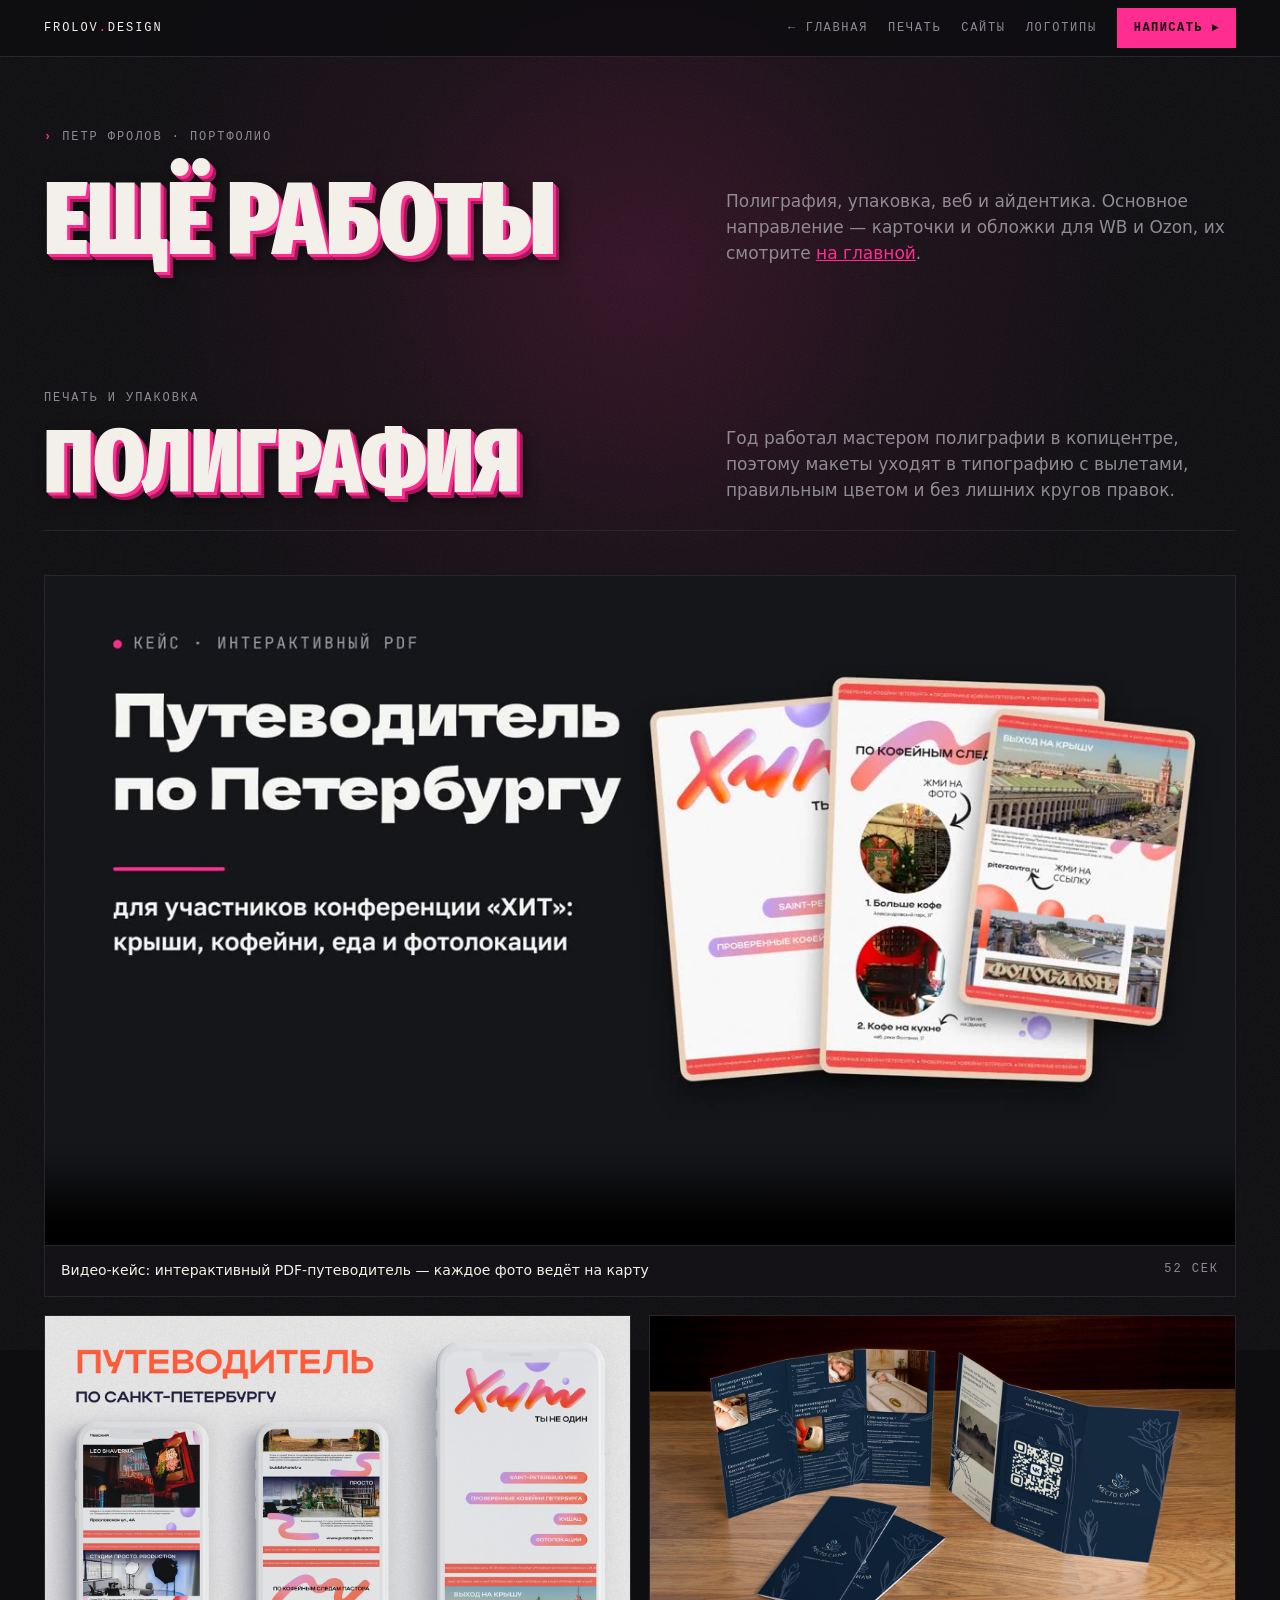
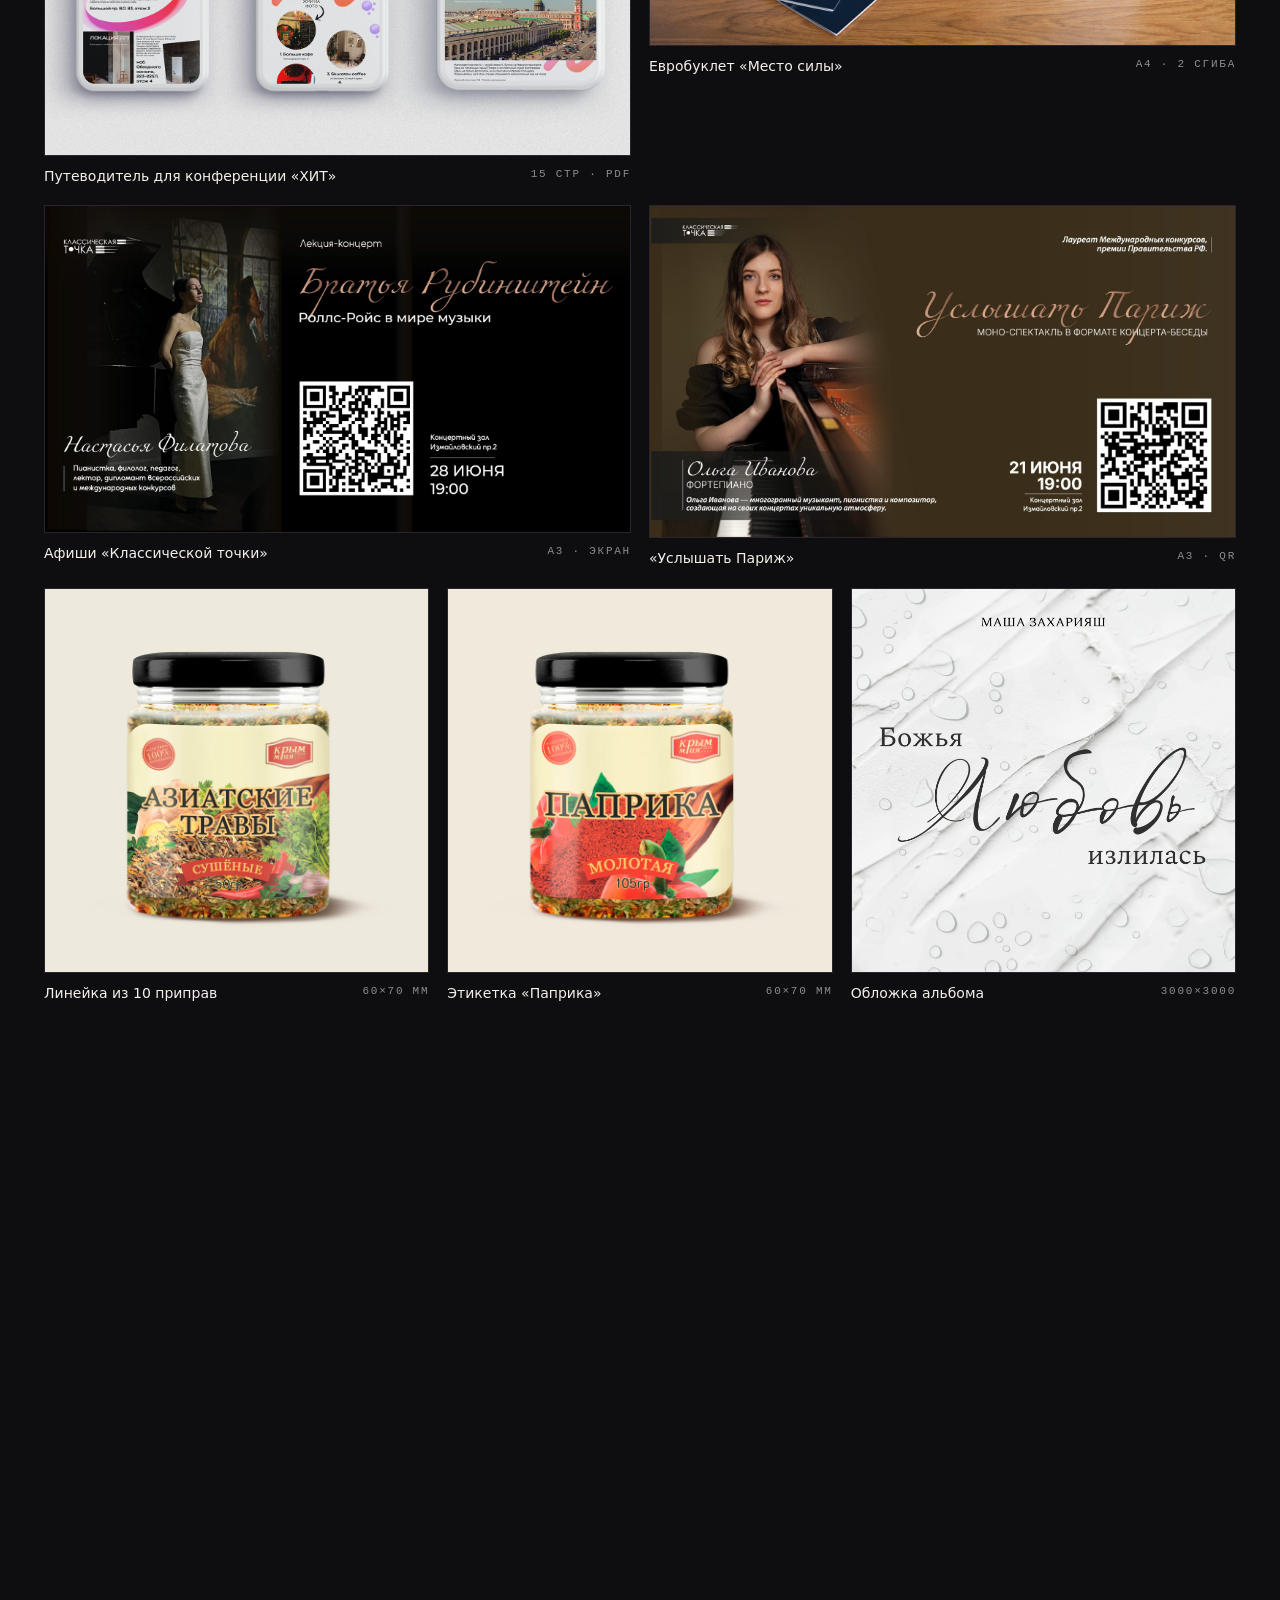
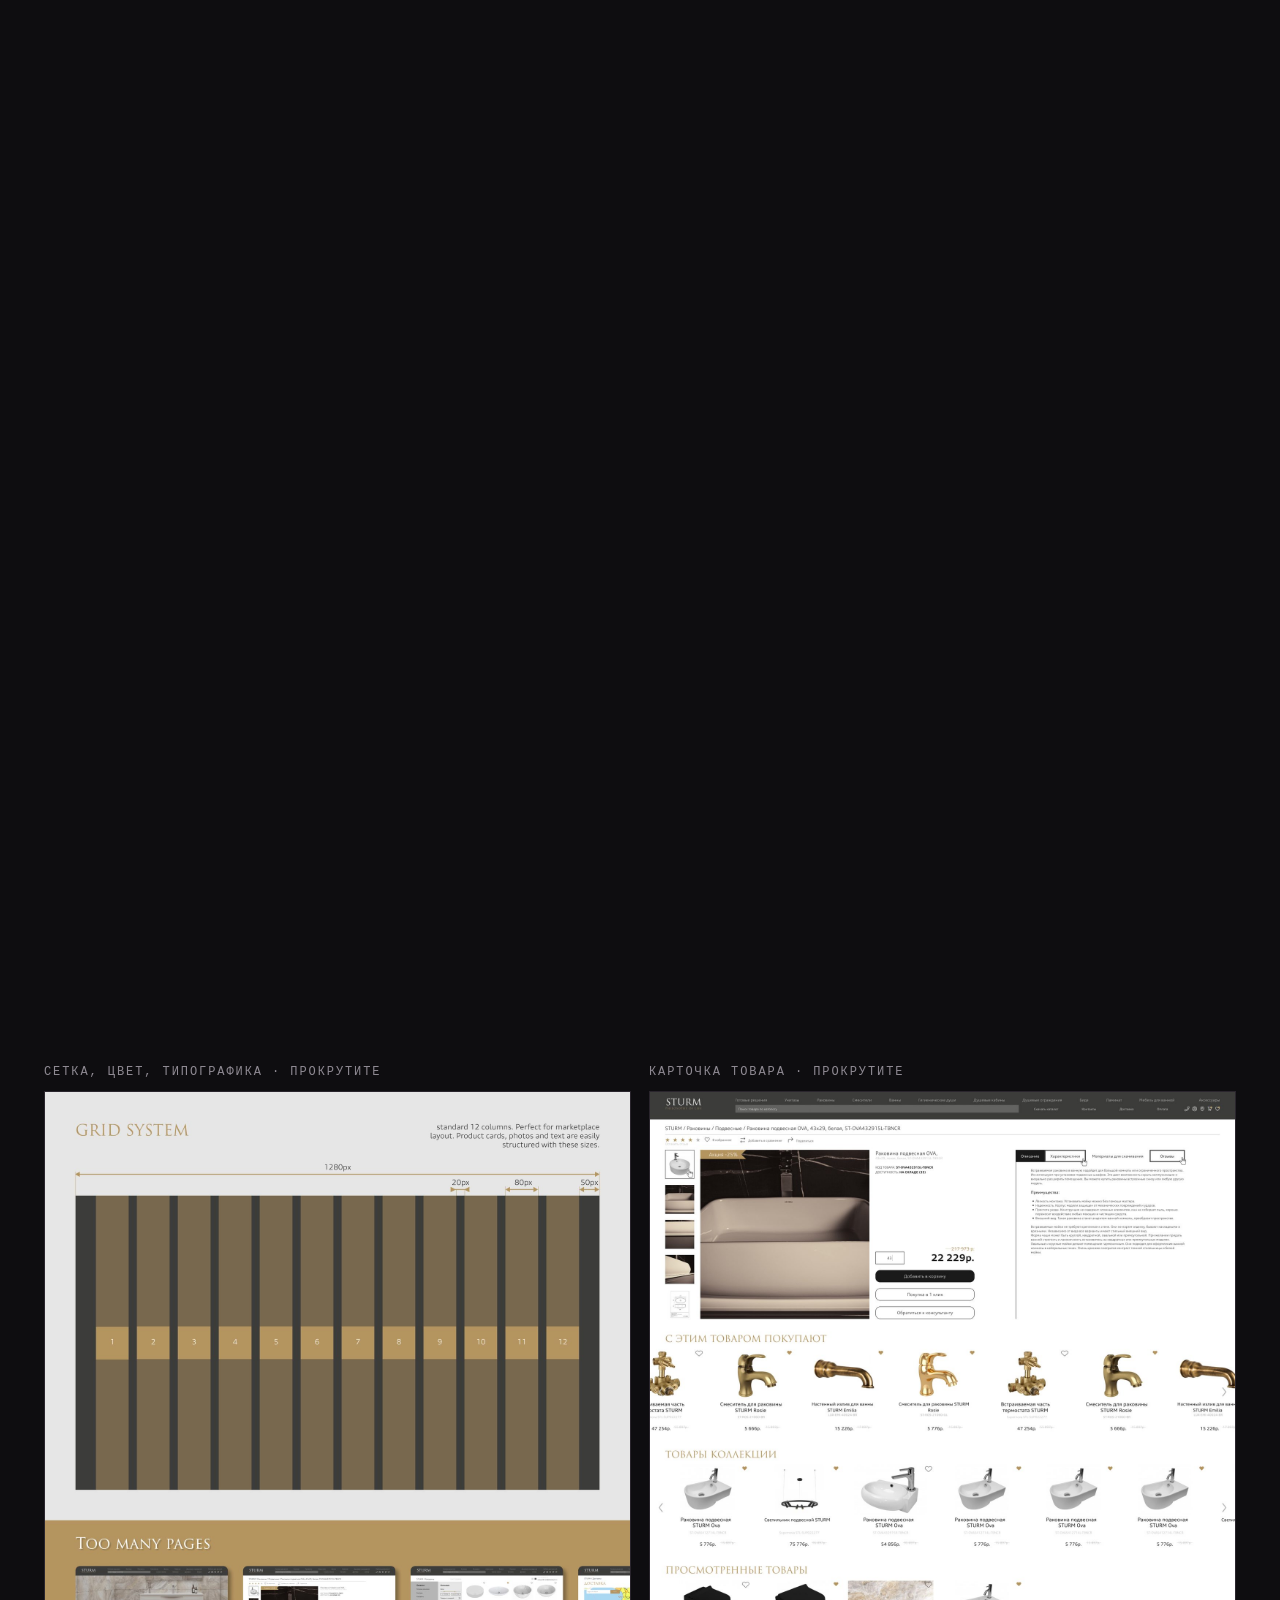
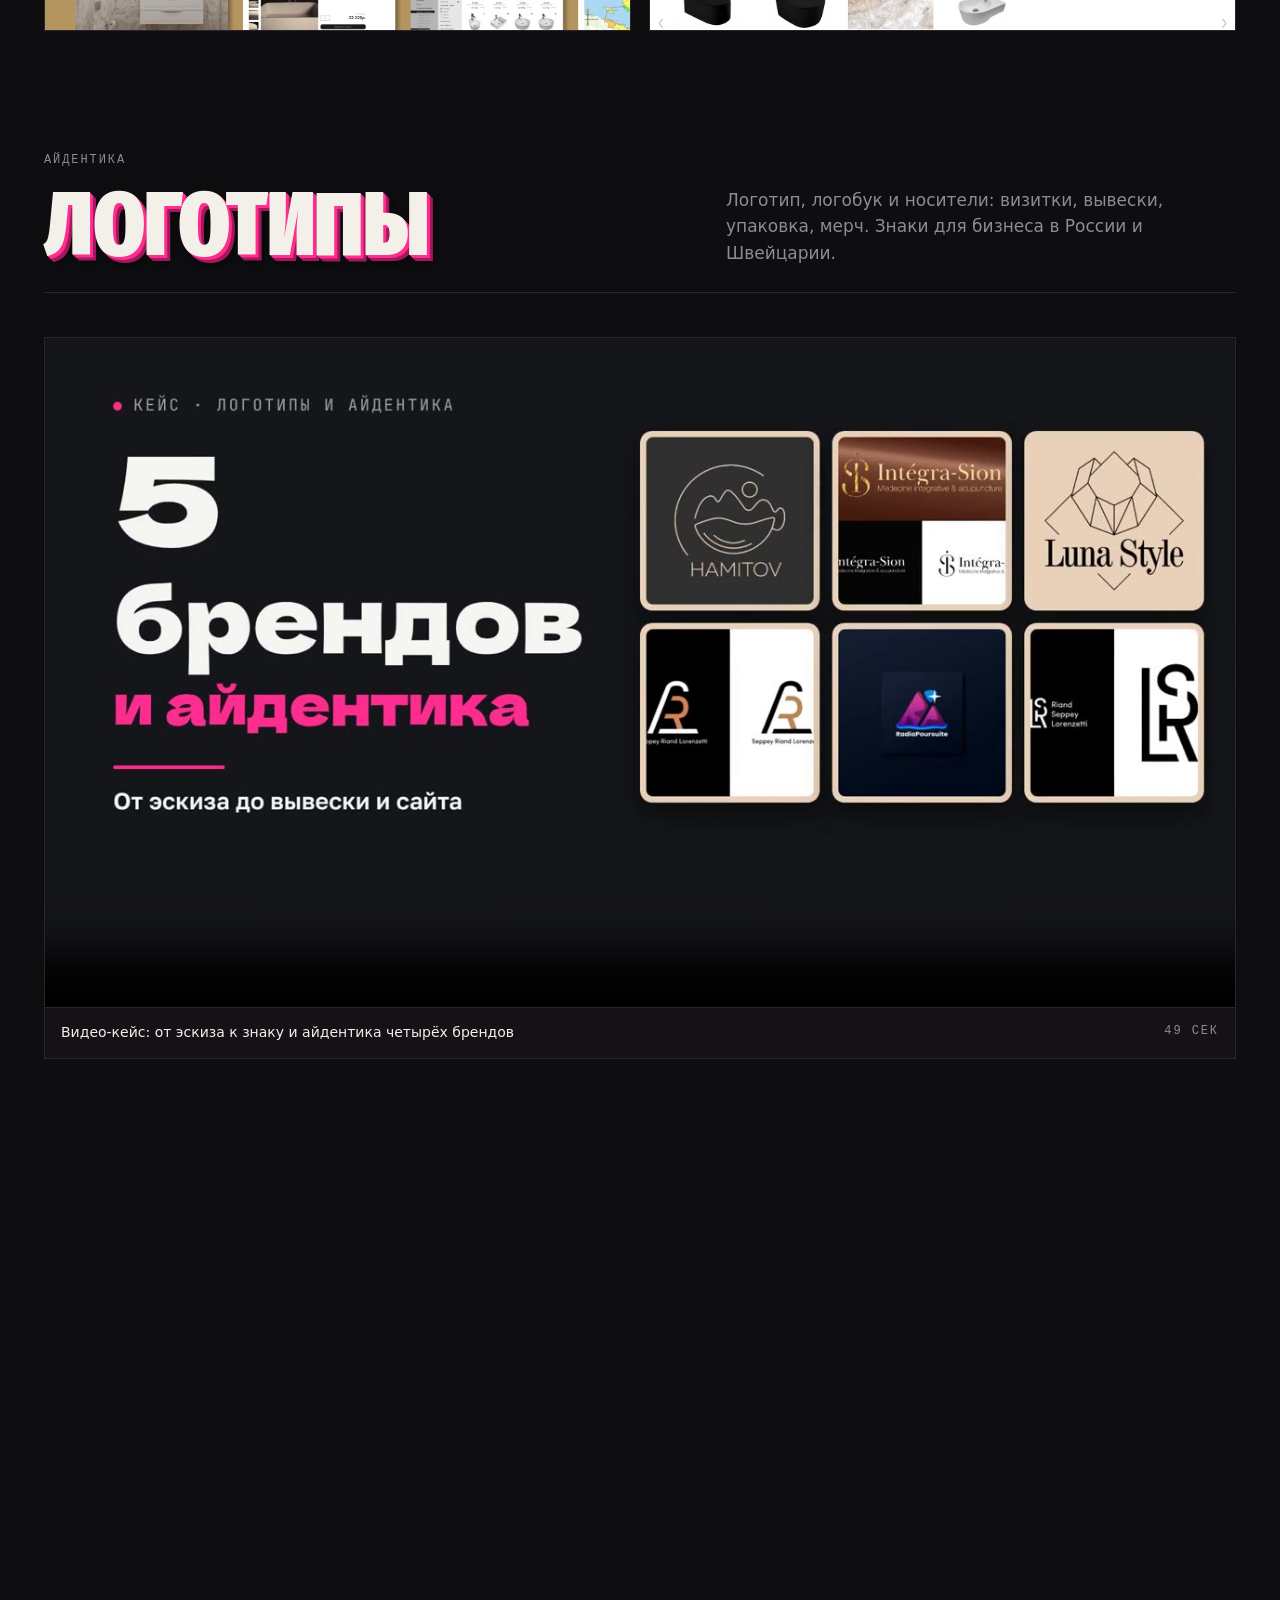
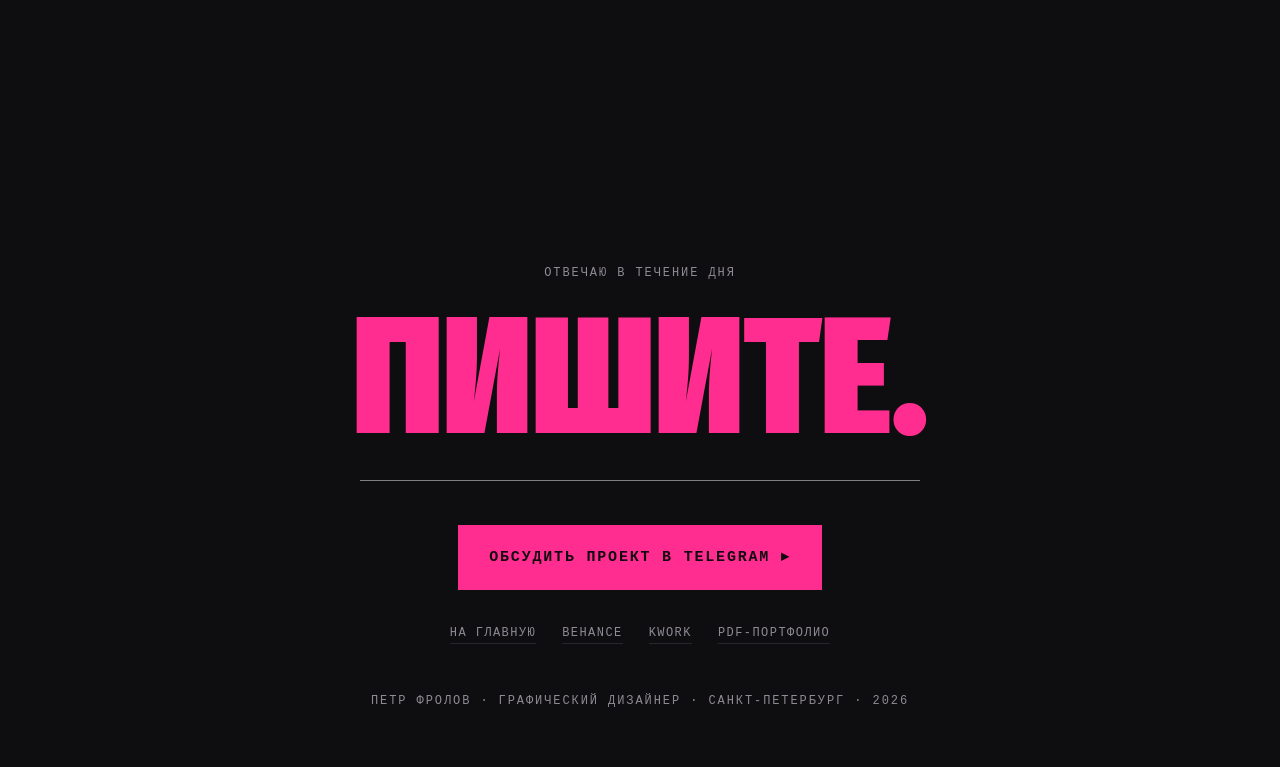
==== more.html @ 8a232f35 "Яндекс.Метрика: счётчик 114085937 и JS-цели tg_* на обеих страницах Добавлен window.YM_ID и код счёт" ====
<!doctype html>
<html lang="ru">
<head>
<title>Ещё работы: печать, упаковка, сайты, логотипы — Петр Фролов</title>
<meta name="description" content="Полиграфия, упаковка, веб-дизайн и логотипы: путеводитель для конференции, этикетки, интернет-магазин STURM, айдентика. Петр Фролов, Санкт-Петербург.">
<link rel="canonical" href="https://frolovpeter.github.io/portfolio_design/more.html">
<meta property="og:title" content="Ещё работы — Петр Фролов">
<meta property="og:description" content="Полиграфия, упаковка, веб-дизайн и логотипы.">
<meta property="og:type" content="website">
<meta property="og:locale" content="ru_RU">
<meta property="og:image" content="https://frolovpeter.github.io/portfolio_design/img/sturm_prev.jpg">
<meta charset="utf-8">
<meta name="viewport" content="width=device-width, initial-scale=1, viewport-fit=cover">
<meta name="theme-color" content="#0e0d10">
<link rel="icon" href="data:image/svg+xml,%3Csvg xmlns='http://www.w3.org/2000/svg' viewBox='0 0 32 32'%3E%3Crect width='32' height='32' rx='7' fill='%23ff2d8f'/%3E%3Ctext x='16' y='23' font-family='Arial' font-weight='900' font-size='18' text-anchor='middle' fill='%230e0d10'%3E%D0%9F%3C/text%3E%3C/svg%3E">
<link rel="preload" href="fonts/fira-sans-extra-condensed-cyrillic-900-normal.woff2" as="font" type="font/woff2" crossorigin>
<link rel="stylesheet" href="style.css">
<script>window.YM_ID=114085937;</script>
<!-- Yandex.Metrika counter -->
<script type="text/javascript">
    (function(m,e,t,r,i,k,a){
        m[i]=m[i]||function(){(m[i].a=m[i].a||[]).push(arguments)};
        m[i].l=1*new Date();
        for (var j = 0; j < document.scripts.length; j++) {if (document.scripts[j].src === r) { return; }}
        k=e.createElement(t),a=e.getElementsByTagName(t)[0],k.async=1,k.src=r,a.parentNode.insertBefore(k,a)
    })(window, document,'script','https://mc.yandex.ru/metrika/tag.js?id=114085937', 'ym');

    ym(114085937, 'init', {ssr:true, webvisor:true, clickmap:true, ecommerce:"dataLayer", referrer: document.referrer, url: location.href, accurateTrackBounce:true, trackLinks:true});
</script>
<noscript><div><img src="https://mc.yandex.ru/watch/114085937" style="position:absolute; left:-9999px;" alt="" /></div></noscript>
<!-- /Yandex.Metrika counter -->
</head>
<body>
<div class="atmo" aria-hidden="true"><div class="glow"></div><div class="grain"></div></div>

<header class="top">
  <div class="wrap">
    <a class="logo" href="index.html">FROLOV<b>.</b>DESIGN</a>
    <nav>
      <a href="index.html">← Главная</a>
      <a href="#print">Печать</a>
      <a href="#web">Сайты</a>
      <a href="#brand">Логотипы</a>
      <a class="btn p" href="https://t.me/FrolovPetr217?text=%D0%97%D0%B4%D1%80%D0%B0%D0%B2%D1%81%D1%82%D0%B2%D1%83%D0%B9%D1%82%D0%B5%21%20%D0%A5%D0%BE%D1%87%D1%83%20%D0%BE%D0%B1%D1%81%D1%83%D0%B4%D0%B8%D1%82%D1%8C%20%D0%BF%D1%80%D0%BE%D0%B5%D0%BA%D1%82." target="_blank" rel="noopener" data-goal="tg_header">Написать ▸</a>
    </nav>
  </div>
</header>

<main id="top">
<section class="chap" style="padding-top:128px;padding-bottom:0">
  <div class="wrap">
    <div class="chead rv" style="margin-bottom:0;border-bottom:0">
      <div><div class="mono"><b>›</b> Петр Фролов · портфолио</div><h1 class="cond ex" style="font-size:clamp(52px,8vw,120px);margin:26px 0 0">Ещё работы</h1></div>
      <p>Полиграфия, упаковка, веб и айдентика. Основное направление — карточки и обложки для WB и Ozon, их смотрите <a href="index.html#work" style="color:var(--pink)">на главной</a>.</p>
    </div>
  </div>
</section>

<section class="chap" id="print">
  <div class="wrap">
    <div class="chead rv">
      <div><div class="mono">ПЕЧАТЬ И УПАКОВКА</div><h2 class="cond ex">Полиграфия</h2></div>
      <p>Год работал мастером полиграфии в копицентре, поэтому макеты уходят в типографию с вылетами, правильным цветом и без лишних кругов правок.</p>
    </div>
    <figure class="vid rv" style="margin-bottom:18px">
      <video controls muted playsinline preload="metadata" poster="video/guide_poster.jpg" width="1920" height="1080"><source src="video/guide_case.mp4" type="video/mp4"></video>
      <figcaption><span>Видео-кейс: интерактивный PDF-путеводитель — каждое фото ведёт на карту</span><span class="mono">52 сек</span></figcaption>
    </figure>
    <div class="grid g2 rv" style="margin-bottom:18px">
      <figure class="frame"><span class="img"><img src="img/guide.jpg" alt="Путеводитель по Петербургу для конференции ХИТ" loading="lazy" width="1600" height="1200"></span><figcaption><span>Путеводитель для конференции «ХИТ»</span><span class="mono">15 СТР · PDF</span></figcaption></figure>
      <figure class="frame"><span class="img"><img src="img/booklet.jpg" alt="Евробуклет «Место силы»" loading="lazy" width="1600" height="900"></span><figcaption><span>Евробуклет «Место силы»</span><span class="mono">A4 · 2 СГИБА</span></figcaption></figure>
    </div>
    <div class="grid g2 rv" style="margin-bottom:18px">
      <figure class="frame"><span class="img"><img src="img/poster1.jpg" alt="Афиша «Братья Рубинштейн»" loading="lazy" width="1600" height="892"></span><figcaption><span>Афиши «Классической точки»</span><span class="mono">A3 · ЭКРАН</span></figcaption></figure>
      <figure class="frame"><span class="img"><img src="img/poster2.jpg" alt="Афиша «Услышать Париж»" loading="lazy" width="1600" height="905"></span><figcaption><span>«Услышать Париж»</span><span class="mono">A3 · QR</span></figcaption></figure>
    </div>
    <div class="grid g3 rv">
      <figure class="frame"><span class="img"><img src="img/spice1.jpg" alt="Этикетка «Азиатские травы»" loading="lazy" width="1600" height="1600"></span><figcaption><span>Линейка из 10 приправ</span><span class="mono">60×70 ММ</span></figcaption></figure>
      <figure class="frame"><span class="img"><img src="img/spice2.jpg" alt="Этикетка «Паприка»" loading="lazy" width="1600" height="1600"></span><figcaption><span>Этикетка «Паприка»</span><span class="mono">60×70 ММ</span></figcaption></figure>
      <figure class="frame"><span class="img"><img src="img/album.jpg" alt="Обложка альбома" loading="lazy" width="1500" height="1500"></span><figcaption><span>Обложка альбома</span><span class="mono">3000×3000</span></figcaption></figure>
    </div>
  </div>
</section>

<section class="chap" id="web">
  <div class="wrap">
    <div class="chead rv">
      <div><div class="mono">ВЕБ</div><h2 class="cond ex">STURM</h2></div>
      <p>Интернет-магазин сантехники с шоу-румом в Петербурге: главная, каталог, карточка товара, корзина, оплата, доставка и личный кабинет — в 7 размерах экрана, от 1920 до 320 px.</p>
    </div>
    <figure class="vid rv" style="margin-bottom:40px">
      <video controls muted playsinline preload="metadata" poster="video/sturm_poster.jpg" width="1920" height="1080"><source src="video/sturm_case.mp4" type="video/mp4"></video>
      <figcaption><span>Видео-кейс: путь клиента от главной до заказа и адаптив 1920 → 320</span><span class="mono">56 сек</span></figcaption>
    </figure>
    <div class="case rv">
      <div class="browser"><div class="bar"><i></i><i></i><i></i><span class="mono">STURM · ГЛАВНАЯ</span></div>
        <div class="view" tabindex="0" aria-label="Главная страница STURM"><img src="img/sturm_main.jpg" alt="Главная страница STURM" loading="lazy" width="1600" height="3158"></div></div>
      <div>
        <figure class="frame"><span class="img"><img src="img/sturm_prev.jpg" alt="STURM на ноутбуке, планшете и смартфоне" loading="lazy" width="1600" height="1167"></span><figcaption><span>Десктоп и мобильная версия</span><span class="mono">12 КОЛ · 1280</span></figcaption></figure>
        <ul style="list-style:none;padding:0;margin:18px 0 0">
          <li style="padding:10px 0 10px 26px;border-top:1px solid var(--line);position:relative"><span class="pink" style="position:absolute;left:0">▸</span>Модульная сетка 12 колонок и UI-kit.</li>
          <li style="padding:10px 0 10px 26px;border-top:1px solid var(--line);position:relative"><span class="pink" style="position:absolute;left:0">▸</span>Адаптив: 1920, 1440, 1280, 1020, 768, 480, 320 px.</li>
          <li style="padding:10px 0 10px 26px;border-top:1px solid var(--line);position:relative"><span class="pink" style="position:absolute;left:0">▸</span>Лендинги под коллекции и акции.</li>
        </ul>
      </div>
    </div>
    <div class="grid g2 rv">
      <div><span class="mono" style="display:block;margin-bottom:10px">СЕТКА, ЦВЕТ, ТИПОГРАФИКА · ПРОКРУТИТЕ</span><div class="strip" tabindex="0" aria-label="Кейс STURM: сетка и стиль"><img src="img/sturm_case.jpg" alt="Сетка, стиль и адаптив сайта STURM" loading="lazy" width="1600" height="5941"></div></div>
      <div><span class="mono" style="display:block;margin-bottom:10px">КАРТОЧКА ТОВАРА · ПРОКРУТИТЕ</span><div class="strip" tabindex="0" aria-label="Карточка товара STURM"><img src="img/sturm_card.jpg" alt="Карточка товара STURM" loading="lazy" width="1600" height="2521"></div></div>
    </div>
  </div>
</section>

<section class="chap" id="brand">
  <div class="wrap">
    <div class="chead rv">
      <div><div class="mono">АЙДЕНТИКА</div><h2 class="cond ex">Логотипы</h2></div>
      <p>Логотип, логобук и носители: визитки, вывески, упаковка, мерч. Знаки для бизнеса в России и Швейцарии.</p>
    </div>
    <figure class="vid rv" style="margin-bottom:40px">
      <video controls muted playsinline preload="metadata" poster="video/logo_poster.jpg" width="1920" height="1080"><source src="video/logo_case.mp4" type="video/mp4"></video>
      <figcaption><span>Видео-кейс: от эскиза к знаку и айдентика четырёх брендов</span><span class="mono">49 сек</span></figcaption>
    </figure>
    <div class="grid g3 rv">
      <figure class="frame"><span class="img"><img src="img/radia.jpg" alt="Логотип RadiaPoursuite" loading="lazy" width="1600" height="1200"></span><figcaption><span>RadiaPoursuite</span><span class="mono">ЛОГОТИП</span></figcaption></figure>
      <figure class="frame"><span class="img"><img src="img/etude.jpg" alt="Знак Étude Seppey Riand Lorenzetti" loading="lazy" width="1600" height="1200"></span><figcaption><span>Étude Seppey Riand Lorenzetti</span><span class="mono">ЗНАК</span></figcaption></figure>
      <figure class="frame"><span class="img"><img src="img/proclimat.jpg" alt="Логобук «ПРО Климат»" loading="lazy" width="1600" height="1200"></span><figcaption><span>ПРО Климат</span><span class="mono">ЛОГОБУК</span></figcaption></figure>
      <figure class="frame"><span class="img"><img src="img/integra.jpg" alt="Логотип Intégra-Sion" loading="lazy" width="1600" height="1067"></span><figcaption><span>Intégra-Sion</span><span class="mono">ЛОГОТИП</span></figcaption></figure>
      <figure class="frame"><span class="img"><img src="img/hamitov.jpg" alt="Hamitov: логотип на носителях" loading="lazy" width="1600" height="900"></span><figcaption><span>Hamitov</span><span class="mono">НОСИТЕЛИ</span></figcaption></figure>
      <figure class="frame"><span class="img"><img src="img/logo10.jpg" alt="Логотип Luna Style: от карандашного эскиза к вектору" loading="lazy" width="1600" height="1138"></span><figcaption><span>Luna Style</span><span class="mono">ОТ ЭСКИЗА</span></figcaption></figure>
    </div>
  </div>
</section>

<section class="final chap" id="contact">
  <div class="wrap">
    <div class="mono">ОТВЕЧАЮ В ТЕЧЕНИЕ ДНЯ</div>
    <h2 class="cond">Пишите.</h2>
    <div class="rule"></div>
    <a class="btn p big" href="https://t.me/FrolovPetr217?text=%D0%97%D0%B4%D1%80%D0%B0%D0%B2%D1%81%D1%82%D0%B2%D1%83%D0%B9%D1%82%D0%B5%21%20%D0%A5%D0%BE%D1%87%D1%83%20%D0%BE%D0%B1%D1%81%D1%83%D0%B4%D0%B8%D1%82%D1%8C%20%D0%BF%D1%80%D0%BE%D0%B5%D0%BA%D1%82." target="_blank" rel="noopener" data-goal="tg_final">Обсудить проект в Telegram ▸</a>
    <div class="alt">
      <a href="index.html">На главную</a>
      <a href="https://www.behance.net/frolovpetr" target="_blank" rel="noopener">Behance</a>
      <a href="https://kwork.ru/user/frolovpetr" target="_blank" rel="noopener">Kwork</a>
      <a href="portfolio.pdf" download="Фролов_Петр_Портфолио.pdf">PDF-портфолио</a>
    </div>
  </div>
</section>
</main>
<footer><div class="wrap mono">ПЕТР ФРОЛОВ · ГРАФИЧЕСКИЙ ДИЗАЙНЕР · САНКТ-ПЕТЕРБУРГ · 2026</div></footer>

<div class="lb" id="lb" hidden><button type="button" id="lbclose">Закрыть</button><img id="lbimg" alt=""></div>
<script src="app.js"></script>
</body>
</html>
---- style.css ----
/* Layout: HUD-рамка поверх страницы, секции как «главы» с моно-метками, тяжёлый узкий гротеск с выдавленной розовой тенью, сканер по ячейкам услуг */
@font-face{font-family:"Cond";font-weight:800;font-display:swap;src:url(fonts/fira-sans-extra-condensed-cyrillic-800-normal.woff2) format("woff2");unicode-range:U+0400-045F,U+0490-0491,U+04B0-04B1,U+2116}
@font-face{font-family:"Cond";font-weight:800;font-display:swap;src:url(fonts/fira-sans-extra-condensed-latin-800-normal.woff2) format("woff2");unicode-range:U+0000-00FF,U+2000-206F,U+20BD,U+2212}
@font-face{font-family:"Cond";font-weight:900;font-display:swap;src:url(fonts/fira-sans-extra-condensed-cyrillic-900-normal.woff2) format("woff2");unicode-range:U+0400-045F,U+0490-0491,U+04B0-04B1,U+2116}
@font-face{font-family:"Cond";font-weight:900;font-display:swap;src:url(fonts/fira-sans-extra-condensed-latin-900-normal.woff2) format("woff2");unicode-range:U+0000-00FF,U+2000-206F,U+20BD,U+2212}
@font-face{font-family:"Golos";font-weight:400;font-display:swap;src:url(fonts/golos-text-cyrillic-400-normal.woff2) format("woff2");unicode-range:U+0400-045F,U+0490-0491,U+04B0-04B1,U+2116}
@font-face{font-family:"Golos";font-weight:400;font-display:swap;src:url(fonts/golos-text-latin-400-normal.woff2) format("woff2");unicode-range:U+0000-00FF,U+2000-206F,U+20BD,U+2212}
@font-face{font-family:"Golos";font-weight:600;font-display:swap;src:url(fonts/golos-text-cyrillic-600-normal.woff2) format("woff2");unicode-range:U+0400-045F,U+0490-0491,U+04B0-04B1,U+2116}
@font-face{font-family:"Golos";font-weight:600;font-display:swap;src:url(fonts/golos-text-latin-600-normal.woff2) format("woff2");unicode-range:U+0000-00FF,U+2000-206F,U+20BD,U+2212}
@font-face{font-family:"Mono";font-weight:400;font-display:swap;src:url(fonts/jetbrains-mono-cyrillic-400-normal.woff2) format("woff2");unicode-range:U+0400-045F,U+0490-0491,U+04B0-04B1,U+2116}
@font-face{font-family:"Mono";font-weight:400;font-display:swap;src:url(fonts/jetbrains-mono-latin-400-normal.woff2) format("woff2");unicode-range:U+0000-00FF,U+2000-206F,U+20BD,U+2212}
@font-face{font-family:"Mono";font-weight:600;font-display:swap;src:url(fonts/jetbrains-mono-cyrillic-600-normal.woff2) format("woff2");unicode-range:U+0400-045F,U+0490-0491,U+04B0-04B1,U+2116}
@font-face{font-family:"Mono";font-weight:600;font-display:swap;src:url(fonts/jetbrains-mono-latin-600-normal.woff2) format("woff2");unicode-range:U+0000-00FF,U+2000-206F,U+20BD,U+2212}

:root{
  --bg:#0e0d10; --bg2:#141216; --cell:#18151a; --ink:#f3efe9; --muted:#8f8a93; --dim:#57525b;
  --line:#2a252d; --pink:#ff2d8f; --pink-d:#a3195b; --glow:rgba(255,45,143,.16);
  --cond:"Cond","Arial Narrow","Roboto Condensed",Impact,sans-serif;
  --body:"Golos",system-ui,-apple-system,"Segoe UI",sans-serif;
  --mono:"Mono",ui-monospace,Menlo,Consolas,monospace;
  --wrap:1240px;
  color-scheme:dark;
}
*{box-sizing:border-box}
html{scroll-behavior:smooth}
body{margin:0;background:var(--bg);color:var(--ink);font-family:var(--body);font-size:17px;line-height:1.55;overflow-x:hidden}
img{max-width:100%}
[hidden]{display:none!important}
a{color:inherit}
:focus-visible{outline:2px solid var(--pink);outline-offset:3px}
::selection{background:var(--pink);color:var(--bg)}

/* атмосфера: свечение, развёртка, зерно */
.atmo{position:fixed;inset:0;pointer-events:none;z-index:0}
.atmo .glow{position:absolute;width:90vmax;height:90vmax;left:50%;top:var(--gy,30%);transform:translate(-50%,-50%);background:radial-gradient(circle,var(--glow) 0,rgba(255,45,143,.05) 35%,transparent 62%);transition:top 1.2s cubic-bezier(.2,.7,.2,1)}
.atmo .scan{position:absolute;inset:0;background:repeating-linear-gradient(0deg,rgba(255,255,255,.018) 0 1px,transparent 1px 4px)}
.atmo .grain{position:absolute;inset:-50%;opacity:.07;background-image:url("data:image/svg+xml,%3Csvg xmlns='http://www.w3.org/2000/svg' width='160' height='160'%3E%3Cfilter id='n'%3E%3CfeTurbulence type='fractalNoise' baseFrequency='.9' numOctaves='2'/%3E%3C/filter%3E%3Crect width='100%25' height='100%25' filter='url(%23n)'/%3E%3C/svg%3E");animation:grain 1.2s steps(4) infinite}
@keyframes grain{0%{transform:translate(0,0)}25%{transform:translate(-3%,2%)}50%{transform:translate(2%,-3%)}75%{transform:translate(-2%,-1%)}100%{transform:translate(0,0)}}

/* каркас */
main,footer{position:relative;z-index:1}
.wrap{max-width:var(--wrap);margin:0 auto;padding-left:max(24px,env(safe-area-inset-left,0px));padding-right:max(24px,env(safe-area-inset-right,0px))}
.mono{font-family:var(--mono);font-size:12px;letter-spacing:.16em;text-transform:uppercase;color:var(--muted)}
.mono b{color:var(--pink);font-weight:600}
.pink{color:var(--pink)}
.cond{font-family:var(--cond);font-weight:900;letter-spacing:-.005em;text-transform:uppercase;line-height:.92}
.ex{text-shadow:1px 1px 0 var(--pink),2px 2px 0 var(--pink),3px 3px 0 var(--pink),4px 4px 0 var(--pink-d),5px 5px 0 var(--pink-d),6px 6px 0 var(--pink-d),7px 7px 14px rgba(0,0,0,.6)}
section.chap{padding-block:96px 24px;scroll-margin-top:56px}
.chead{display:grid;grid-template-columns:minmax(0,1fr) minmax(0,30em);gap:20px 56px;align-items:end;margin-bottom:44px;border-bottom:1px solid var(--line);padding-bottom:26px}
.chead h2{margin:14px 0 0;font-size:clamp(48px,7vw,104px);text-wrap:balance}
.chead p{margin:0;color:var(--muted)}

/* hero */
.cta{display:flex;gap:12px;flex-wrap:wrap;margin-top:34px}
.btn{position:relative;display:inline-flex;align-items:center;gap:10px;padding:15px 22px;font-family:var(--mono);font-size:13px;letter-spacing:.12em;text-transform:uppercase;text-decoration:none;border:1px solid var(--line);background:rgba(20,18,22,.7);color:var(--ink);transition:border-color .2s,background .2s,transform .2s}
.btn:hover{border-color:var(--pink);transform:translateY(-2px)}
.btn.p{background:var(--pink);border-color:var(--pink);color:#140810;font-weight:600}
.btn.p:hover{background:#ff4b9f}

/* статистика */
.stats{display:grid;grid-template-columns:repeat(3,minmax(0,1fr));gap:0;border-top:1px solid var(--line)}
.stat{padding:28px 24px 26px 0;border-bottom:1px solid var(--line)}
.stat+.stat{padding-left:24px;border-left:1px solid var(--line)}
.stat .v{font-family:var(--cond);font-weight:900;font-size:clamp(56px,6vw,92px);line-height:.95;font-variant-numeric:tabular-nums}
.stat .bar{height:3px;background:var(--line);margin:18px 0 12px;position:relative;overflow:hidden}
.stat .bar i{position:absolute;inset:0 auto 0 0;width:var(--w,100%);background:var(--pink);transition:width 1.6s cubic-bezier(.2,.7,.2,1)}
.stat .l{font-size:15px;color:var(--muted)}

/* видео */
.vid{position:relative;margin:0;border:1px solid var(--line);background:#000}
.vid video{display:block;width:100%;height:auto;aspect-ratio:16/9}
.vid figcaption{display:flex;justify-content:space-between;gap:16px;padding:14px 16px;font-size:14px;border-top:1px solid var(--line);background:var(--bg2)}

/* карточки работ */
.frame{position:relative;margin:0}
.frame .img{position:relative;display:block;overflow:hidden;background:var(--bg2);border:1px solid var(--line);cursor:zoom-in;transition:border-color .25s}
.frame img{display:block;width:100%;height:auto;transition:transform .6s cubic-bezier(.2,.7,.2,1)}
.frame .img::after{content:"";position:absolute;left:0;right:0;top:-30%;height:30%;background:linear-gradient(180deg,transparent,rgba(255,45,143,.22),transparent);opacity:0;pointer-events:none}
.frame:hover .img{border-color:var(--pink)}
.frame:hover img{transform:scale(1.03)}
.frame:hover .img::after{opacity:1;animation:sweep 1.1s ease-out}
@keyframes sweep{from{top:-30%}to{top:100%}}
.frame figcaption{display:flex;justify-content:space-between;gap:12px;margin-top:10px;font-size:14px}
.frame figcaption .mono{font-size:11px;white-space:nowrap}
.grid{display:grid;gap:18px}
.g2{grid-template-columns:repeat(2,minmax(0,1fr))}
.g3{grid-template-columns:repeat(3,minmax(0,1fr))}
.g5{grid-template-columns:repeat(5,minmax(0,1fr))}
.case{display:grid;grid-template-columns:minmax(0,1.35fr) minmax(0,1fr);gap:40px;align-items:start;margin-bottom:40px}
.case h3{font-family:var(--cond);font-weight:900;text-transform:uppercase;font-size:44px;line-height:.95;margin:12px 0 16px}
.case ul{list-style:none;padding:0;margin:18px 0 0}
.case li{position:relative;padding:10px 0 10px 26px;border-top:1px solid var(--line)}
.case li::before{content:"▸";position:absolute;left:0;color:var(--pink)}
.strip{height:540px;overflow-y:auto;border:1px solid var(--line);background:var(--bg2)}
.strip img{display:block;width:100%;height:auto}
.browser{border:1px solid var(--line);background:var(--bg2)}
.browser .bar{display:flex;gap:6px;align-items:center;padding:10px 12px;border-bottom:1px solid var(--line)}
.browser .bar i{width:9px;height:9px;border-radius:50%;background:var(--dim);display:block}
.browser .bar span{margin-left:10px}
.browser .view{height:470px;overflow-y:auto}
.browser img{display:block;width:100%;height:auto}

/* цены */
.prices{display:grid;grid-template-columns:repeat(3,minmax(0,1fr));gap:10px}
.price{position:relative;padding:24px 22px 22px;background:var(--cell);border:1px solid var(--line);transition:border-color .25s,transform .25s}
.price:hover{border-color:var(--pink);transform:translateY(-3px)}
.price .tag{font-family:var(--mono);font-size:11px;letter-spacing:.14em;color:var(--dim)}
.price h3{margin:10px 0 6px;font-size:19px}
.price .cost{font-family:var(--cond);font-weight:900;font-size:42px;line-height:1;color:var(--pink)}
.price p{margin:10px 0 0;font-size:14px;color:var(--muted)}
.note{margin-top:18px;font-size:14px;color:var(--muted)}

/* появление */
.anim .rv{opacity:0;transform:translateY(26px);transition:opacity .8s cubic-bezier(.2,.7,.2,1),transform .8s cubic-bezier(.2,.7,.2,1)}
.anim .rv.in{opacity:1;transform:none}

/* лайтбокс */
.lb{position:fixed;inset:0;z-index:60;background:rgba(8,7,9,.94);display:flex;align-items:center;justify-content:center;padding:max(24px,env(safe-area-inset-top,0px)) max(16px,env(safe-area-inset-right,0px)) max(24px,env(safe-area-inset-bottom,0px)) max(16px,env(safe-area-inset-left,0px))}
.lb img{max-width:100%;max-height:100%;object-fit:contain;cursor:zoom-out;border:1px solid var(--line)}
.lb button{position:fixed;top:calc(16px + env(safe-area-inset-top,0px));right:calc(16px + env(safe-area-inset-right,0px));background:var(--pink);color:#140810;border:0;padding:9px 14px;font-family:var(--mono);font-size:12px;letter-spacing:.12em;text-transform:uppercase;cursor:pointer}

/* шапка-липучка */
.top{position:fixed;top:0;left:0;right:0;z-index:40;background:rgba(14,13,16,.82);backdrop-filter:blur(10px);-webkit-backdrop-filter:blur(10px);border-bottom:1px solid var(--line)}
.top .wrap{display:flex;align-items:center;justify-content:space-between;gap:16px;min-height:56px;padding-top:env(safe-area-inset-top,0px)}
.top .logo{font-family:var(--mono);font-size:12px;letter-spacing:.16em;text-transform:uppercase;text-decoration:none;color:var(--ink)}
.top .logo b{color:var(--pink);font-weight:600}
.top nav{display:flex;align-items:center;gap:20px}
.top nav a:not(.btn){font-family:var(--mono);font-size:12px;letter-spacing:.14em;text-transform:uppercase;text-decoration:none;color:var(--muted)}
.top nav a:not(.btn):hover{color:var(--ink)}
.top .btn{padding:10px 16px;font-size:12px}

/* hero */
.hero{min-height:min(92svh,900px);display:flex;align-items:center;padding-block:120px 64px;position:relative;overflow:hidden}
.kicker{display:flex;align-items:center;gap:10px}
.hero h1{font-size:clamp(52px,8.4vw,132px);line-height:.95;margin:22px 0 0}
.hero h1 .l2{display:block;color:var(--pink);text-shadow:none;font-size:.6em;line-height:1;margin-top:.18em}
.hero .sub{max-width:38em;margin:30px 0 0;font-size:19px;color:#cfc9cf}
.cta{display:flex;gap:12px;flex-wrap:wrap;margin-top:32px}
.btn{position:relative;display:inline-flex;align-items:center;gap:10px;padding:15px 22px;font-family:var(--mono);font-size:13px;letter-spacing:.12em;text-transform:uppercase;text-decoration:none;border:1px solid var(--line);background:rgba(20,18,22,.7);color:var(--ink);transition:border-color .2s,background .2s,transform .2s}
.btn:hover{border-color:var(--pink);transform:translateY(-2px)}
.btn.p{background:var(--pink);border-color:var(--pink);color:#140810;font-weight:600}
.btn.p:hover{background:#ff4b9f}
.trust{margin:18px 0 0;font-size:14px;color:var(--muted)}

/* переключатель витрины */
.tabs{display:flex;gap:8px;margin:0 0 24px}
.tab{font-family:var(--mono);font-size:12px;letter-spacing:.14em;text-transform:uppercase;padding:11px 18px;background:var(--cell);color:var(--muted);border:1px solid var(--line);cursor:pointer;transition:border-color .2s,color .2s,background .2s}
.tab:hover{border-color:var(--pink);color:var(--ink)}
.tab[aria-selected="true"]{background:var(--pink);border-color:var(--pink);color:#140810;font-weight:600}
.panel[hidden]{display:none!important}
.more{margin-top:28px;display:flex;justify-content:space-between;gap:16px;flex-wrap:wrap;align-items:center}
.more p{margin:0;color:var(--muted);font-size:15px}

/* цены: кнопка в карточке и строки под сеткой */
.price{display:flex;flex-direction:column}
.price p{flex:1}
.price .go{margin-top:18px;align-self:flex-start;font-family:var(--mono);font-size:12px;letter-spacing:.12em;text-transform:uppercase;text-decoration:none;color:var(--pink);border-bottom:1px solid transparent;padding-bottom:2px}
.price .go:hover{border-bottom-color:var(--pink)}
.price.first{border-color:var(--pink)}
.lines{margin-top:10px;display:grid;gap:10px}
.line{display:flex;justify-content:space-between;align-items:center;gap:16px;flex-wrap:wrap;padding:18px 22px;background:var(--cell);border:1px solid var(--line)}
.line b{font-size:18px}
.line span{color:var(--muted);font-size:14px}
.line a{font-family:var(--mono);font-size:12px;letter-spacing:.12em;text-transform:uppercase;color:var(--pink);text-decoration:none}
.line a:hover{text-decoration:underline}
.flow{margin-top:26px;font-family:var(--mono);font-size:12px;letter-spacing:.14em;text-transform:uppercase;color:var(--muted)}
.flow b{color:var(--ink);font-weight:600}
.flow i{font-style:normal;color:var(--pink);margin:0 .4em}

/* финал */
.final{padding-block:110px 90px;text-align:center}
.final h2{font-size:clamp(72px,13vw,200px);margin:18px 0 0;color:var(--pink)}
.final .rule{width:min(560px,80%);height:1px;background:var(--ink);margin:26px auto 0;opacity:.5}
.final .big{margin-top:44px;font-size:15px;padding:20px 30px}
.final .alt{margin-top:34px;display:flex;justify-content:center;gap:10px 26px;flex-wrap:wrap;font-family:var(--mono);font-size:12px;letter-spacing:.12em;text-transform:uppercase}
.final .alt a{color:var(--muted);text-decoration:none;border-bottom:1px solid var(--line)}
.final .alt a:hover{color:var(--ink);border-bottom-color:var(--pink)}
footer{padding-block:24px 56px;text-align:center}

@media (max-width:980px){
  .chead,.case{grid-template-columns:1fr}
  .stats{grid-template-columns:repeat(3,minmax(0,1fr))}
  .g5{grid-template-columns:repeat(3,minmax(0,1fr))}
  .prices,.g3{grid-template-columns:repeat(2,minmax(0,1fr))}
}
@media (max-width:640px){
  body{font-size:16px}
  .wrap{padding-left:max(18px,env(safe-area-inset-left,0px));padding-right:max(18px,env(safe-area-inset-right,0px))}
  .top nav a:not(.btn){display:none}
  section.chap{padding-block:72px 16px}
  .hero{padding-block:104px 48px}
  .stats,.g2,.g3,.prices{grid-template-columns:1fr}
  .stat+.stat{padding-left:0;border-left:0}
  .g5{grid-template-columns:repeat(2,minmax(0,1fr))}
  .strip{height:420px}.browser .view{height:380px}
  .case h3{font-size:36px}
  .tab{flex:1;padding:12px 8px}
  .cta .btn{width:100%;justify-content:center}
}
@media (prefers-reduced-motion:reduce){
  html{scroll-behavior:auto}
  .atmo .grain{animation:none}
  .anim .rv{opacity:1;transform:none;transition:none}
}

/* hero: было → стало */
.hgrid{display:grid;grid-template-columns:minmax(0,1fr) minmax(260px,400px);grid-template-areas:"top vis" "bot vis";column-gap:64px;align-items:center}
.htop{grid-area:top;align-self:end}.hbot{grid-area:bot;align-self:start}.ba{grid-area:vis}
.hero .hgrid h1{font-size:clamp(48px,6.4vw,112px)}
.ba{margin:0;position:relative}
.ba-card{position:relative;aspect-ratio:600/899;border:1px solid var(--line);background:var(--cell);overflow:hidden;box-shadow:0 30px 80px rgba(0,0,0,.55),0 0 0 1px rgba(255,45,143,.08)}
.ba-card img{position:absolute;inset:0;width:100%;height:100%;object-fit:cover;display:block}
.ba-old{animation:baOld 9s cubic-bezier(.4,0,.2,1) infinite}
.ba-new{opacity:0;animation:baNew 9s cubic-bezier(.4,0,.2,1) infinite}
.ba-money{position:absolute;left:8%;right:8%;bottom:19%;padding:14px 16px;background:var(--pink);color:#140810;transform:rotate(-3deg) scale(.6);opacity:0;animation:baMoney 9s cubic-bezier(.3,1.5,.5,1) infinite;box-shadow:0 18px 40px rgba(0,0,0,.45)}
.ba-money b{display:block;font-family:var(--cond);font-weight:900;font-size:clamp(34px,3.6vw,52px);line-height:.95;text-transform:uppercase}
.ba-money span{display:block;font-family:var(--mono);font-size:11px;letter-spacing:.12em;text-transform:uppercase;margin-top:6px}
.ba-cap{position:relative;height:40px;margin-top:14px}
.ba-cap span{position:absolute;left:0;top:0;padding:9px 12px;border:1px solid var(--line);background:var(--bg2);white-space:nowrap}
.ba-cap b{color:var(--ink)}
.ba-was{animation:baOld 9s infinite}
.ba-now{opacity:0;border-color:var(--pink)!important;animation:baNew 9s infinite}
.ba-now b{color:var(--pink)}
@keyframes baOld{0%,26%{opacity:1;filter:none;transform:none}38%,92%{opacity:0;filter:blur(10px) saturate(.4);transform:scale(1.04)}100%{opacity:1;filter:none;transform:none}}
@keyframes baNew{0%,28%{opacity:0;transform:scale(.97)}40%,90%{opacity:1;transform:none}100%{opacity:0;transform:scale(.97)}}
@keyframes baMoney{0%,44%{opacity:0;transform:rotate(-3deg) scale(.6)}52%,86%{opacity:1;transform:rotate(-3deg) scale(1)}94%,100%{opacity:0;transform:rotate(-3deg) scale(.9)}}
.anchor{position:relative;top:-70px;display:block}
@media (max-width:980px){
  .hgrid{grid-template-columns:1fr;grid-template-areas:"top" "vis" "bot"}
  .ba{width:min(300px,72vw);margin:32px auto 0}
}
@media (max-width:640px){
  .hero{padding-block:84px 40px;min-height:0}
  .hero .kicker{display:none}
  .hero .hgrid h1{margin-top:0}
  .ba{width:min(200px,52vw);margin:22px auto 0}
  .ba-cap{height:34px;margin-top:10px;display:flex;justify-content:center}.ba-cap span{left:0;right:0;margin:0 auto;width:max-content;padding:7px 10px;font-size:10px}
  .ba-money{padding:9px 10px}.ba-money b{font-size:26px}.ba-money span{font-size:9px}
  .hero .sub{margin-top:18px;font-size:16px}
  .cta{margin-top:20px}
  .hero .hgrid h1{font-size:clamp(48px,11vw,96px)}
}
@media (prefers-reduced-motion:reduce){
  .ba-old,.ba-was{animation:none;opacity:0}
  .ba-new,.ba-now,.ba-money{animation:none;opacity:1}
  .ba-money{transform:rotate(-3deg)}
}
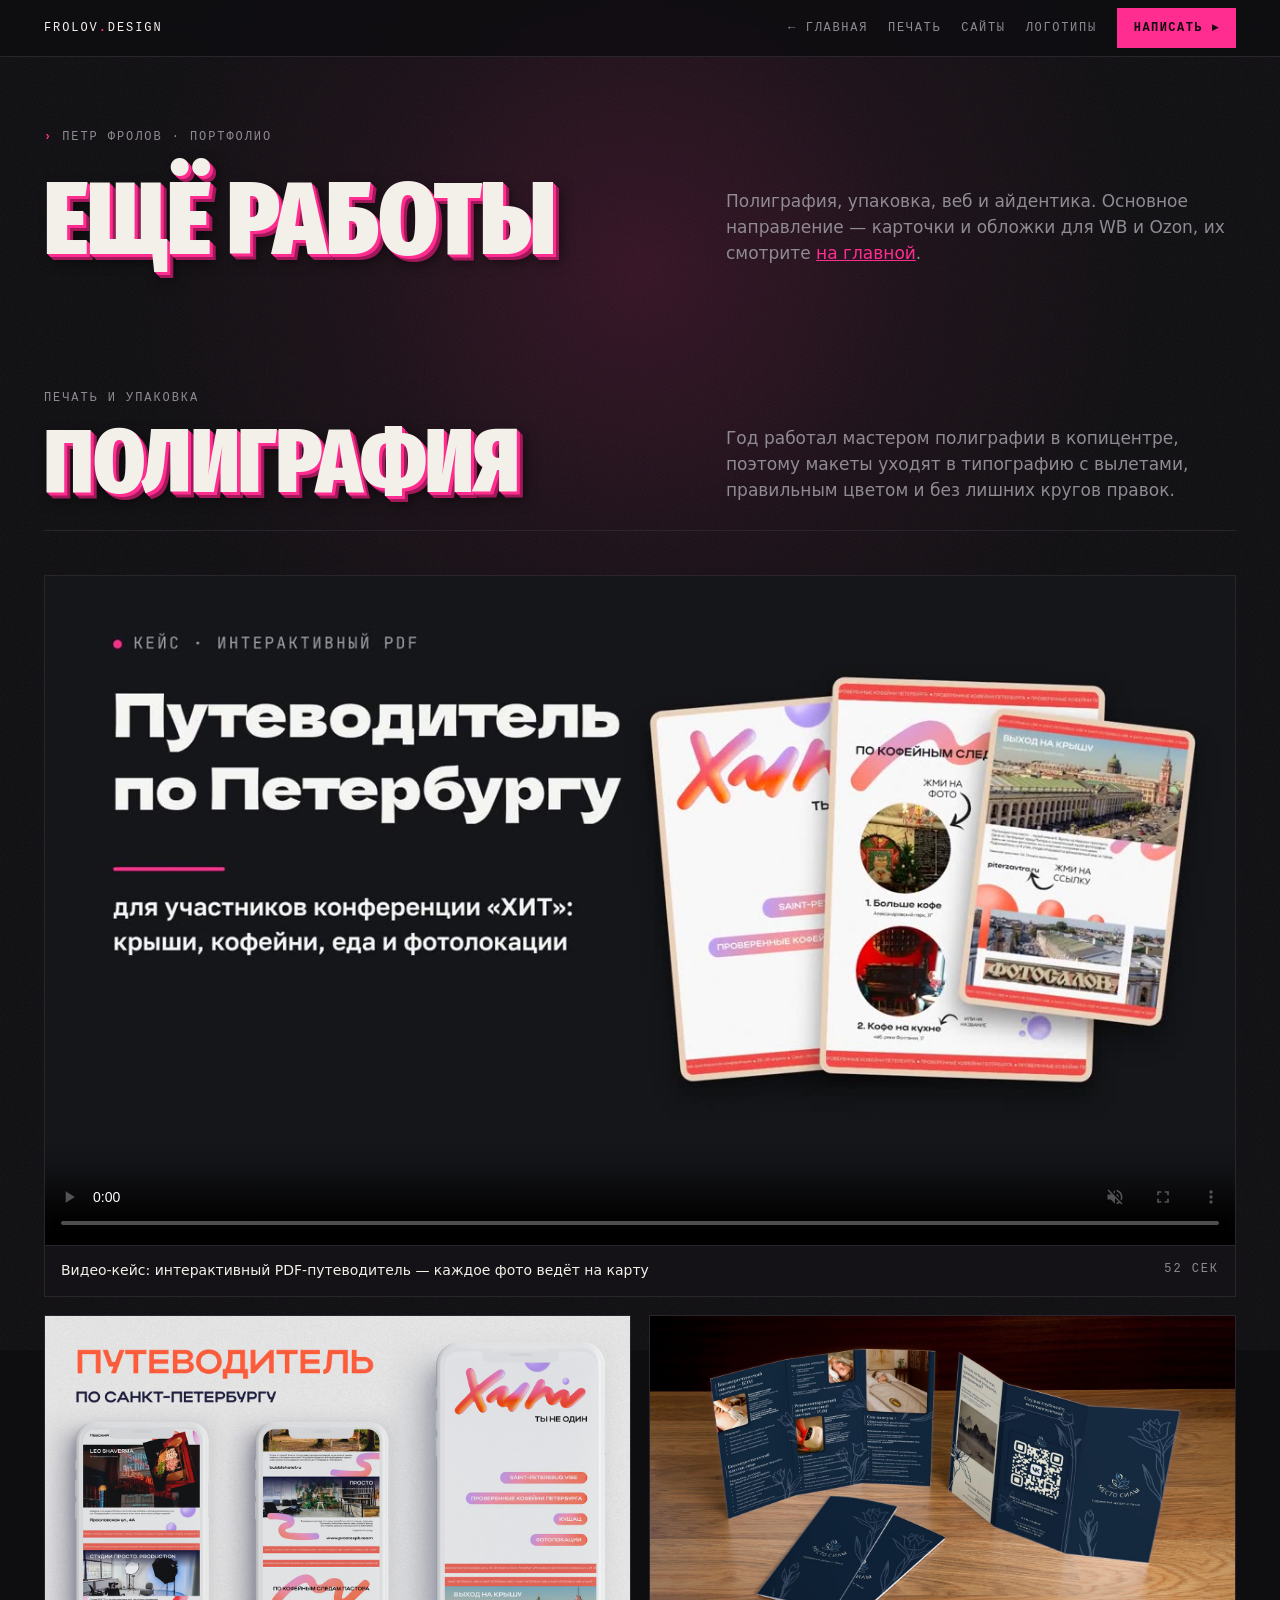
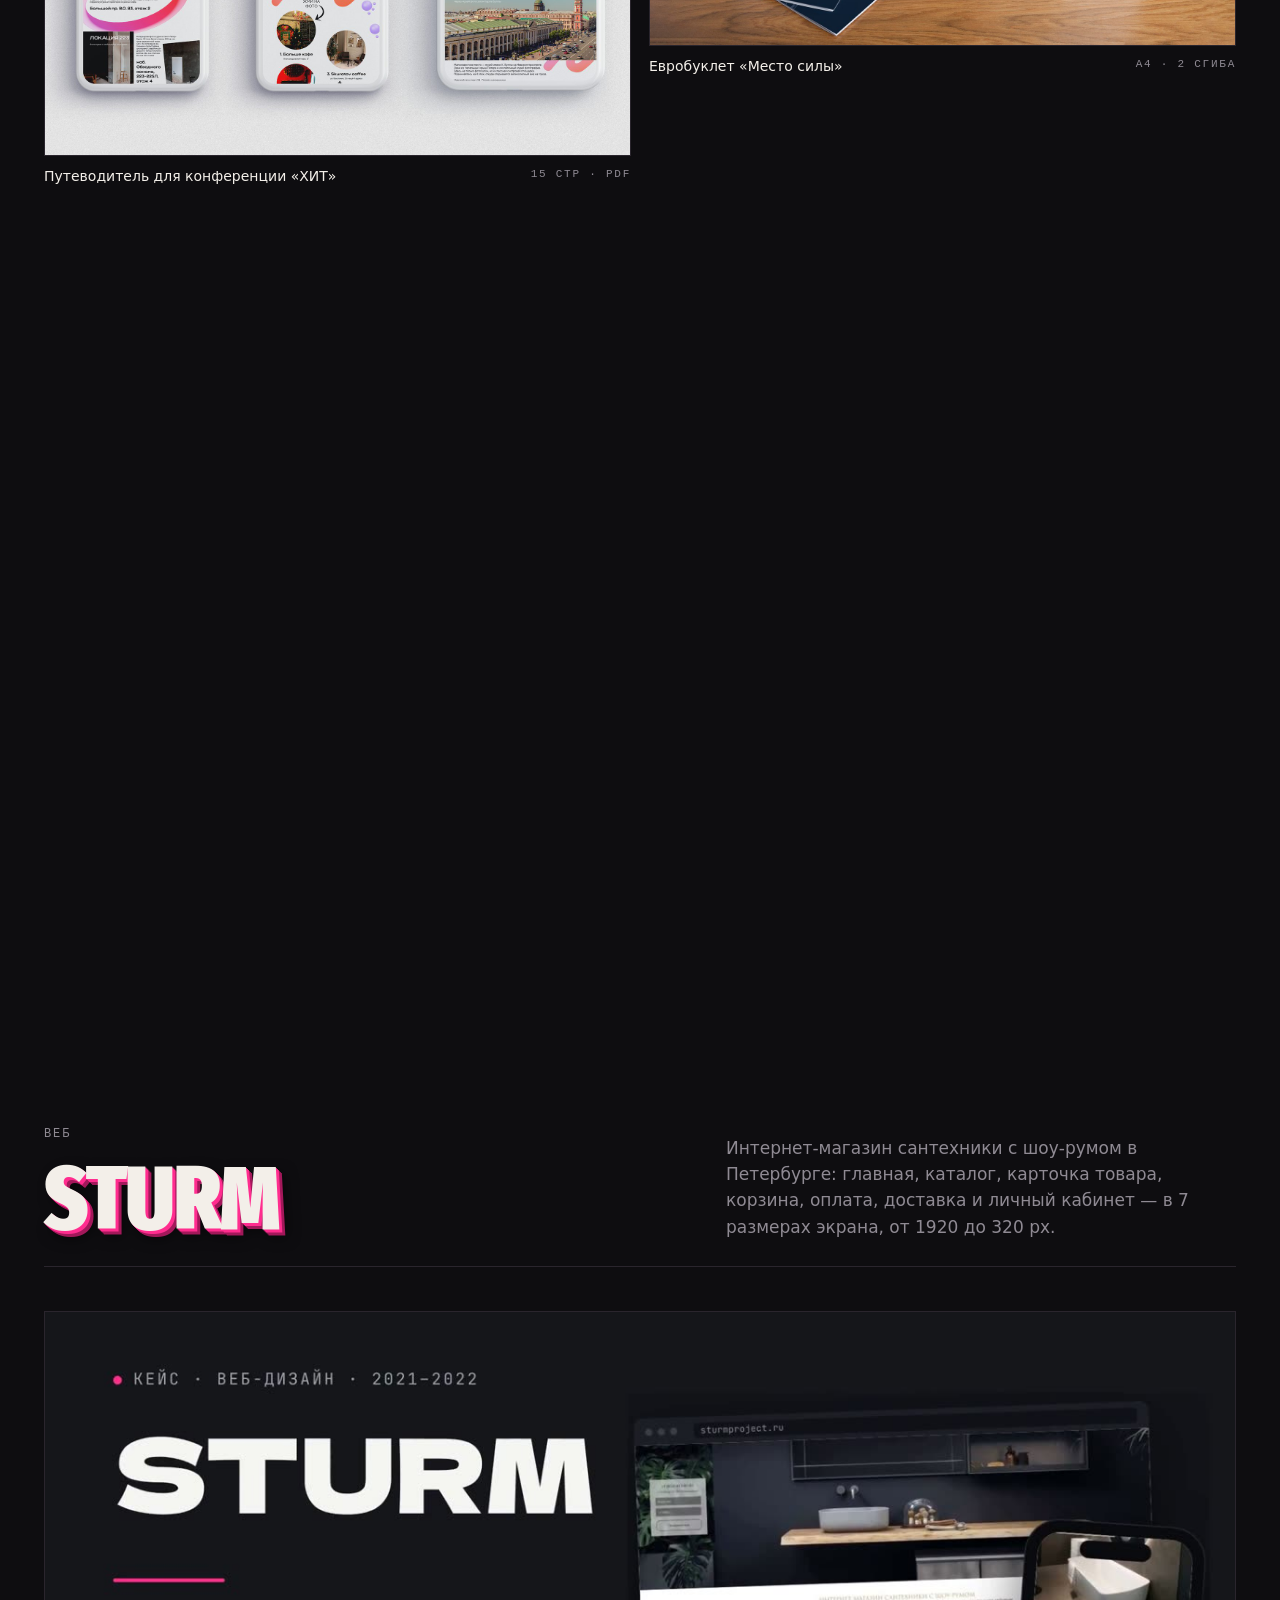
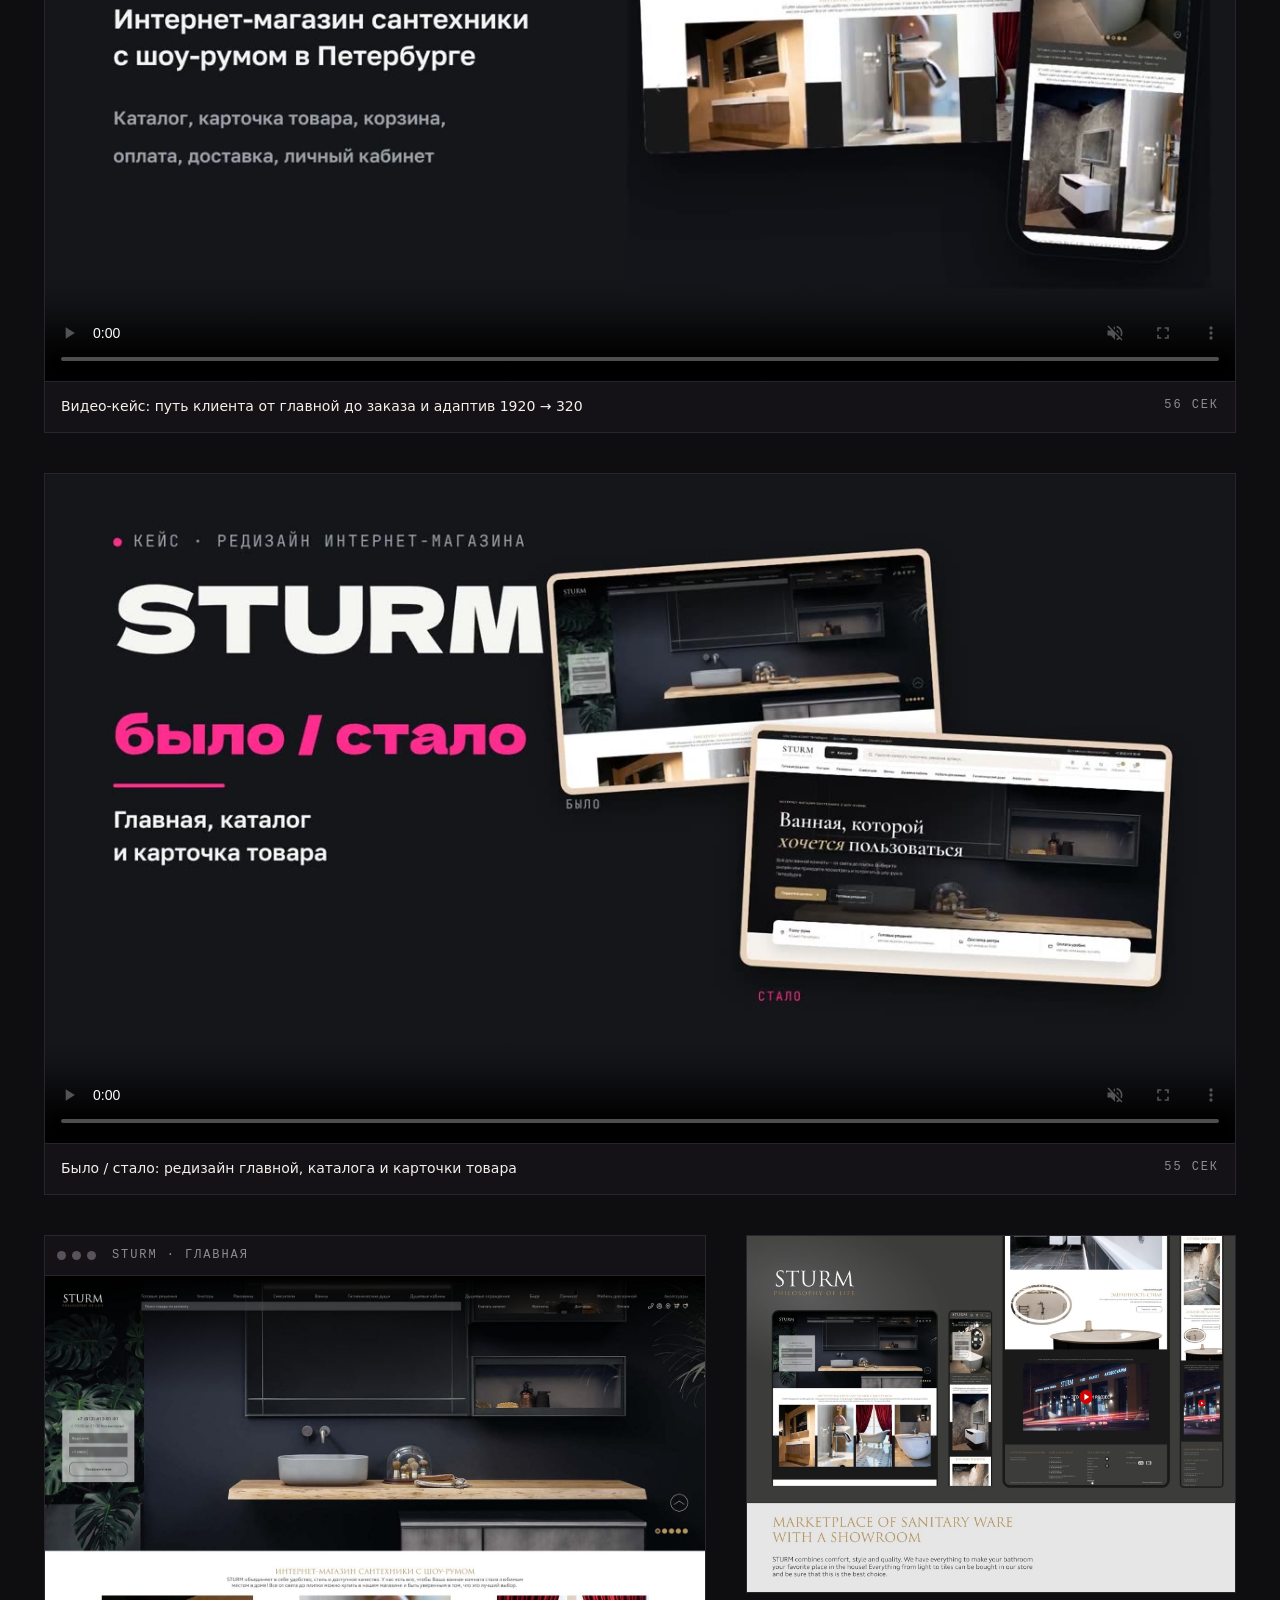
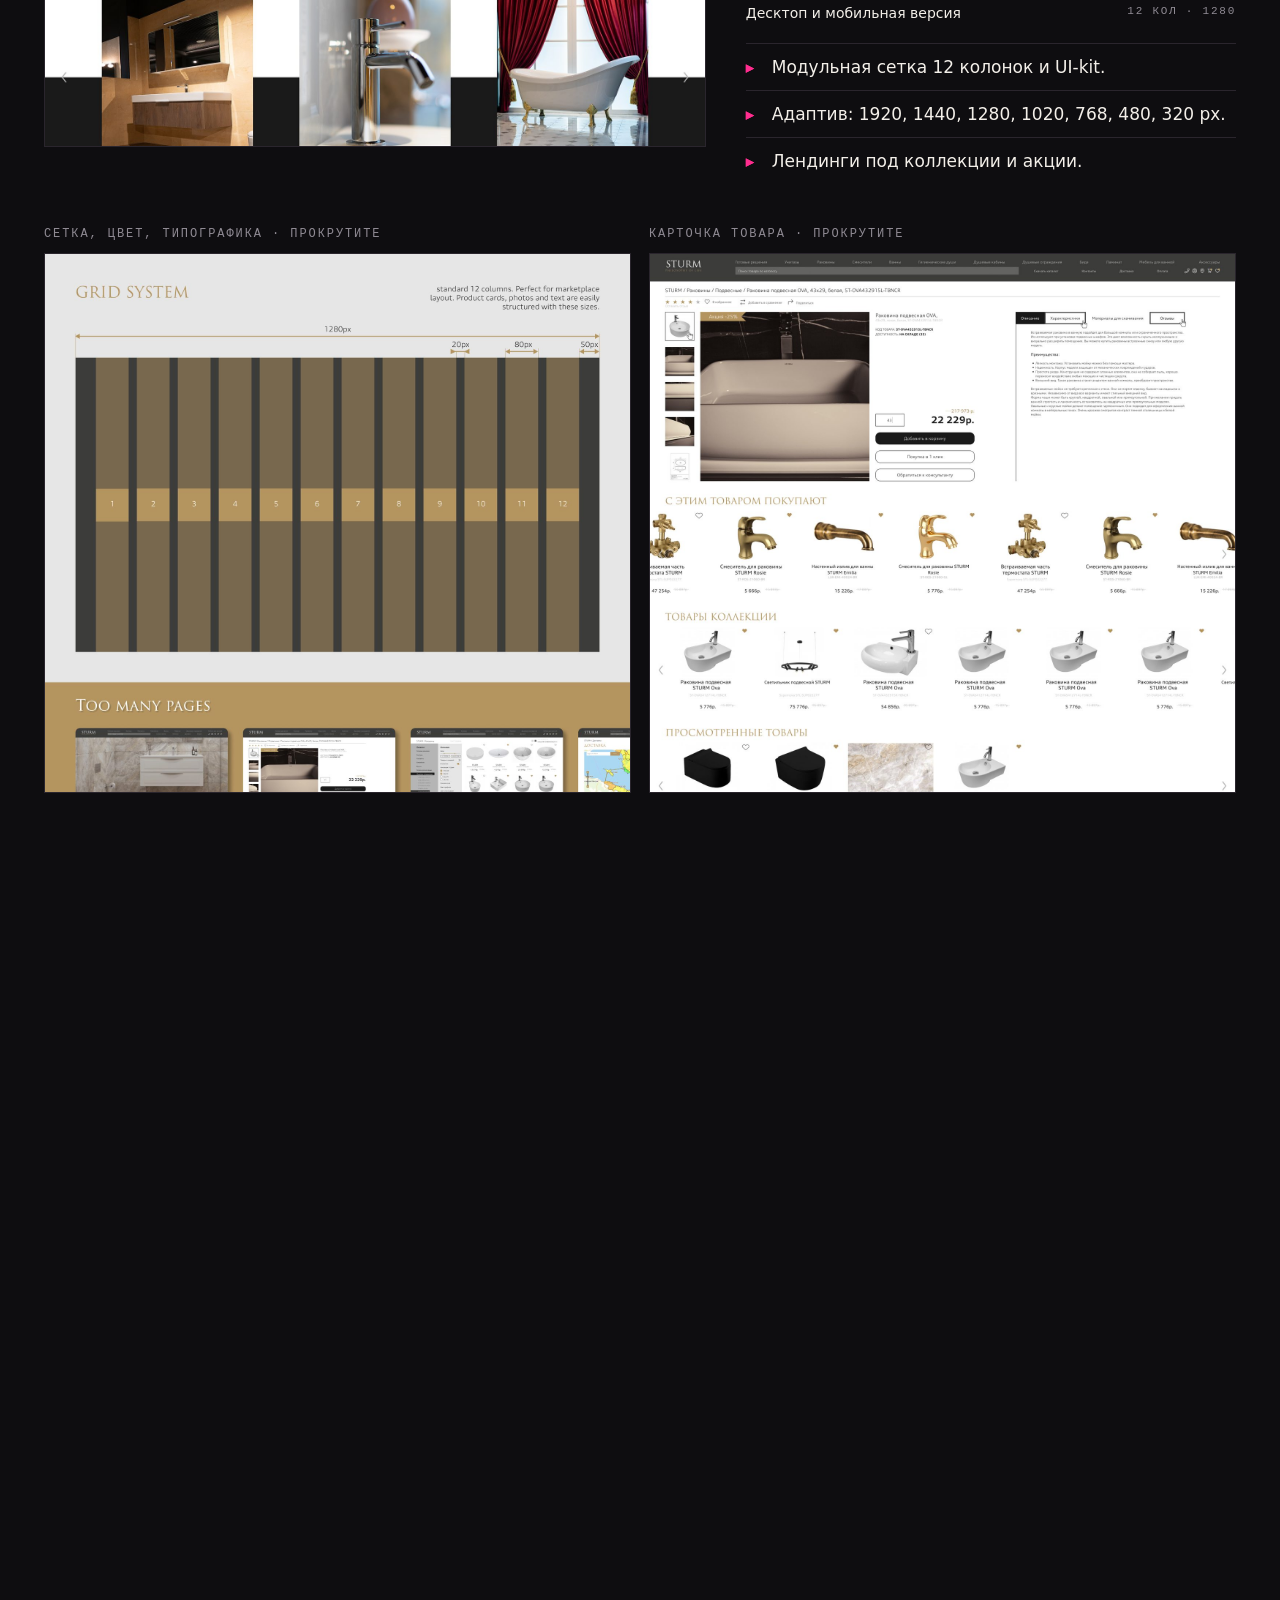
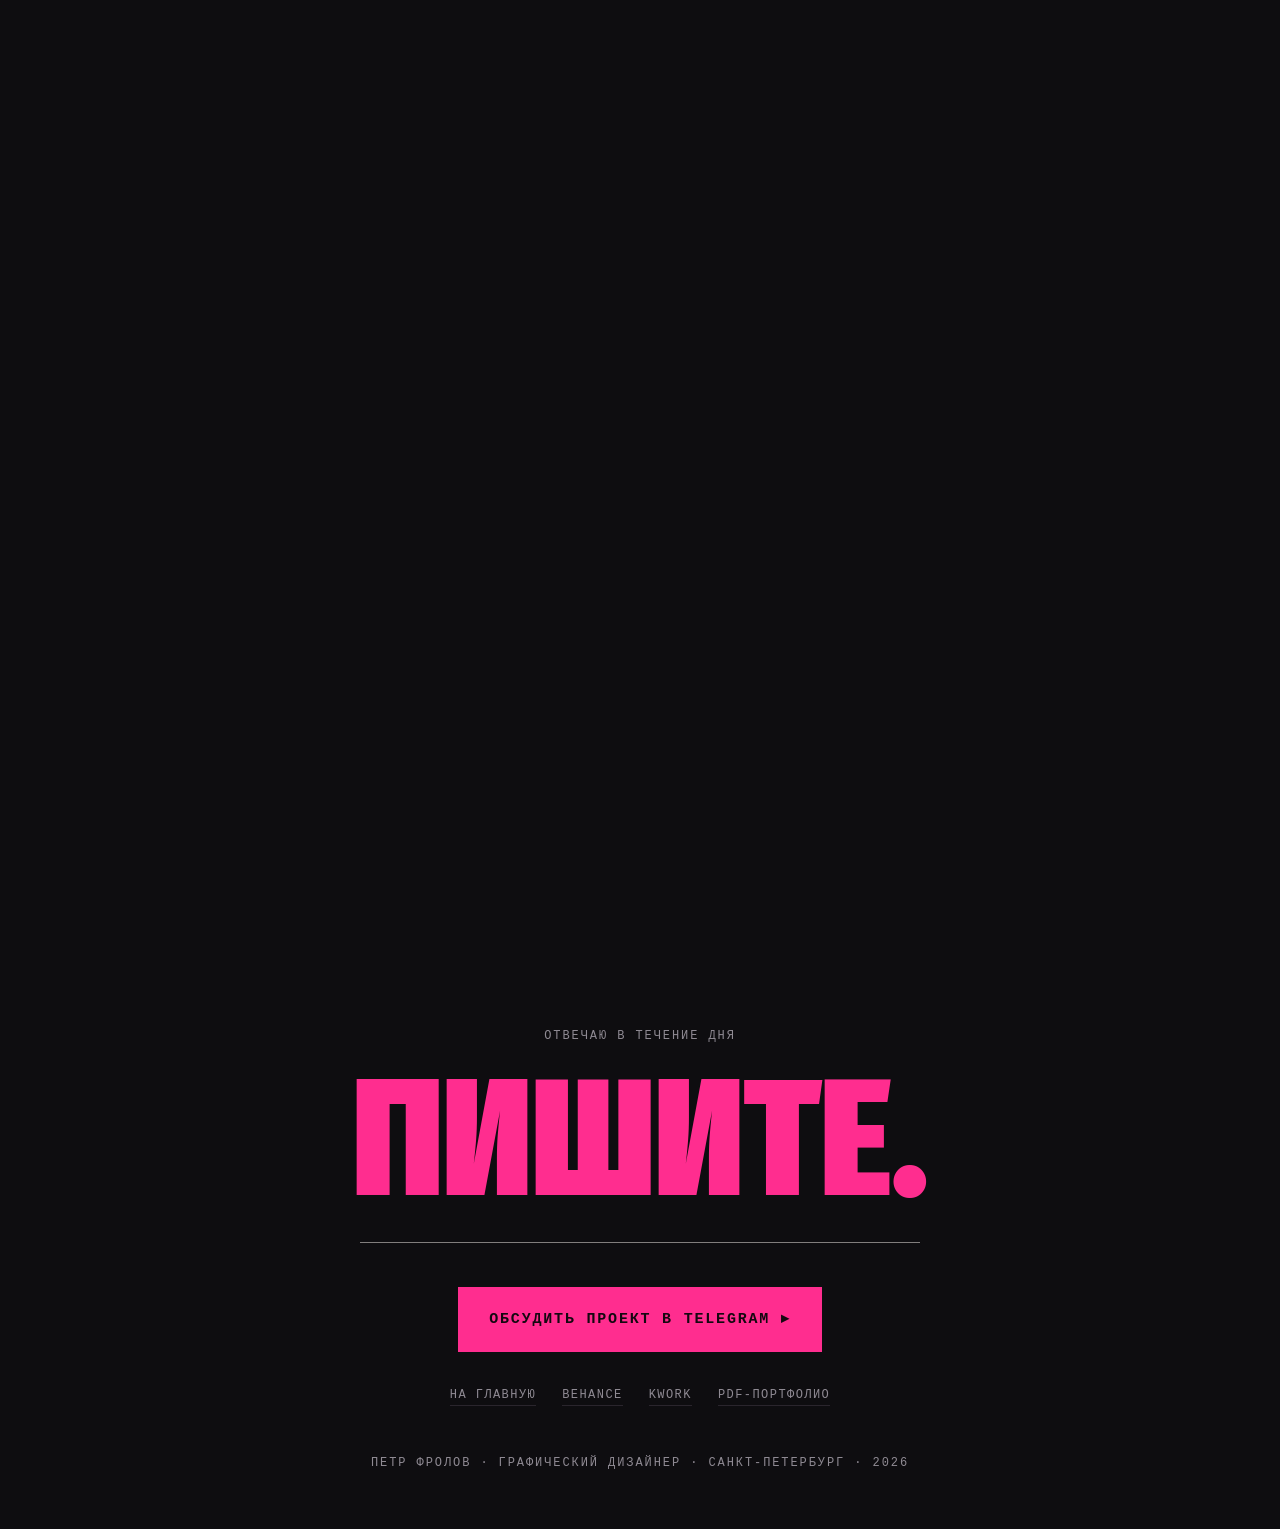
==== commit dbf466c3: "STURM: видео «было/стало» с редизайном трёх экранов Ролик 55 сек: шапка, главная, каталог и карточка" ====
--- a/more.html
+++ b/more.html
@@ -92,6 +92,10 @@
       <video controls muted playsinline preload="metadata" poster="video/sturm_poster.jpg" width="1920" height="1080"><source src="video/sturm_case.mp4" type="video/mp4"></video>
       <figcaption><span>Видео-кейс: путь клиента от главной до заказа и адаптив 1920 → 320</span><span class="mono">56 сек</span></figcaption>
     </figure>
+    <figure class="vid rv" style="margin-bottom:40px">
+      <video controls muted playsinline preload="metadata" poster="video/sturm_ba_poster.jpg" width="1920" height="1080"><source src="video/sturm_ba.mp4" type="video/mp4"></video>
+      <figcaption><span>Было / стало: редизайн главной, каталога и карточки товара</span><span class="mono">55 сек</span></figcaption>
+    </figure>
     <div class="case rv">
       <div class="browser"><div class="bar"><i></i><i></i><i></i><span class="mono">STURM · ГЛАВНАЯ</span></div>
         <div class="view" tabindex="0" aria-label="Главная страница STURM"><img src="img/sturm_main.jpg" alt="Главная страница STURM" loading="lazy" width="1600" height="3158"></div></div>
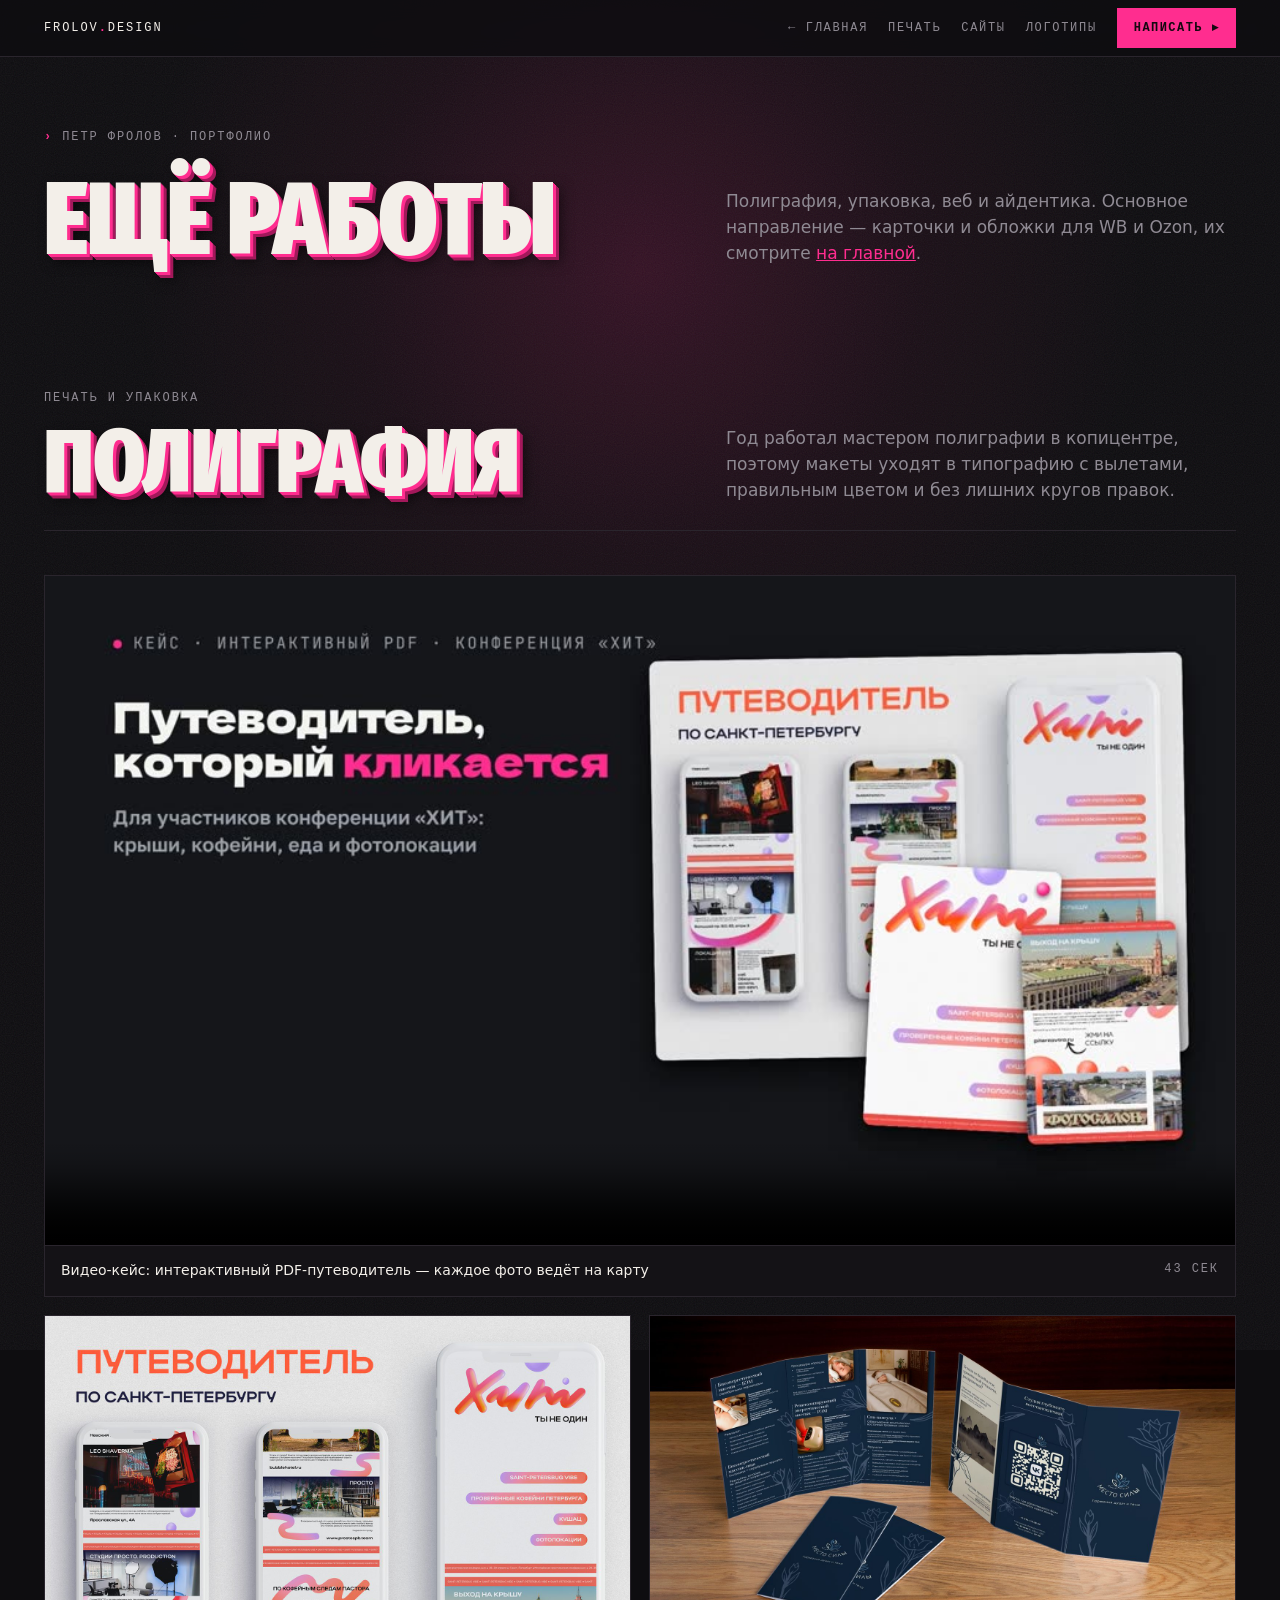
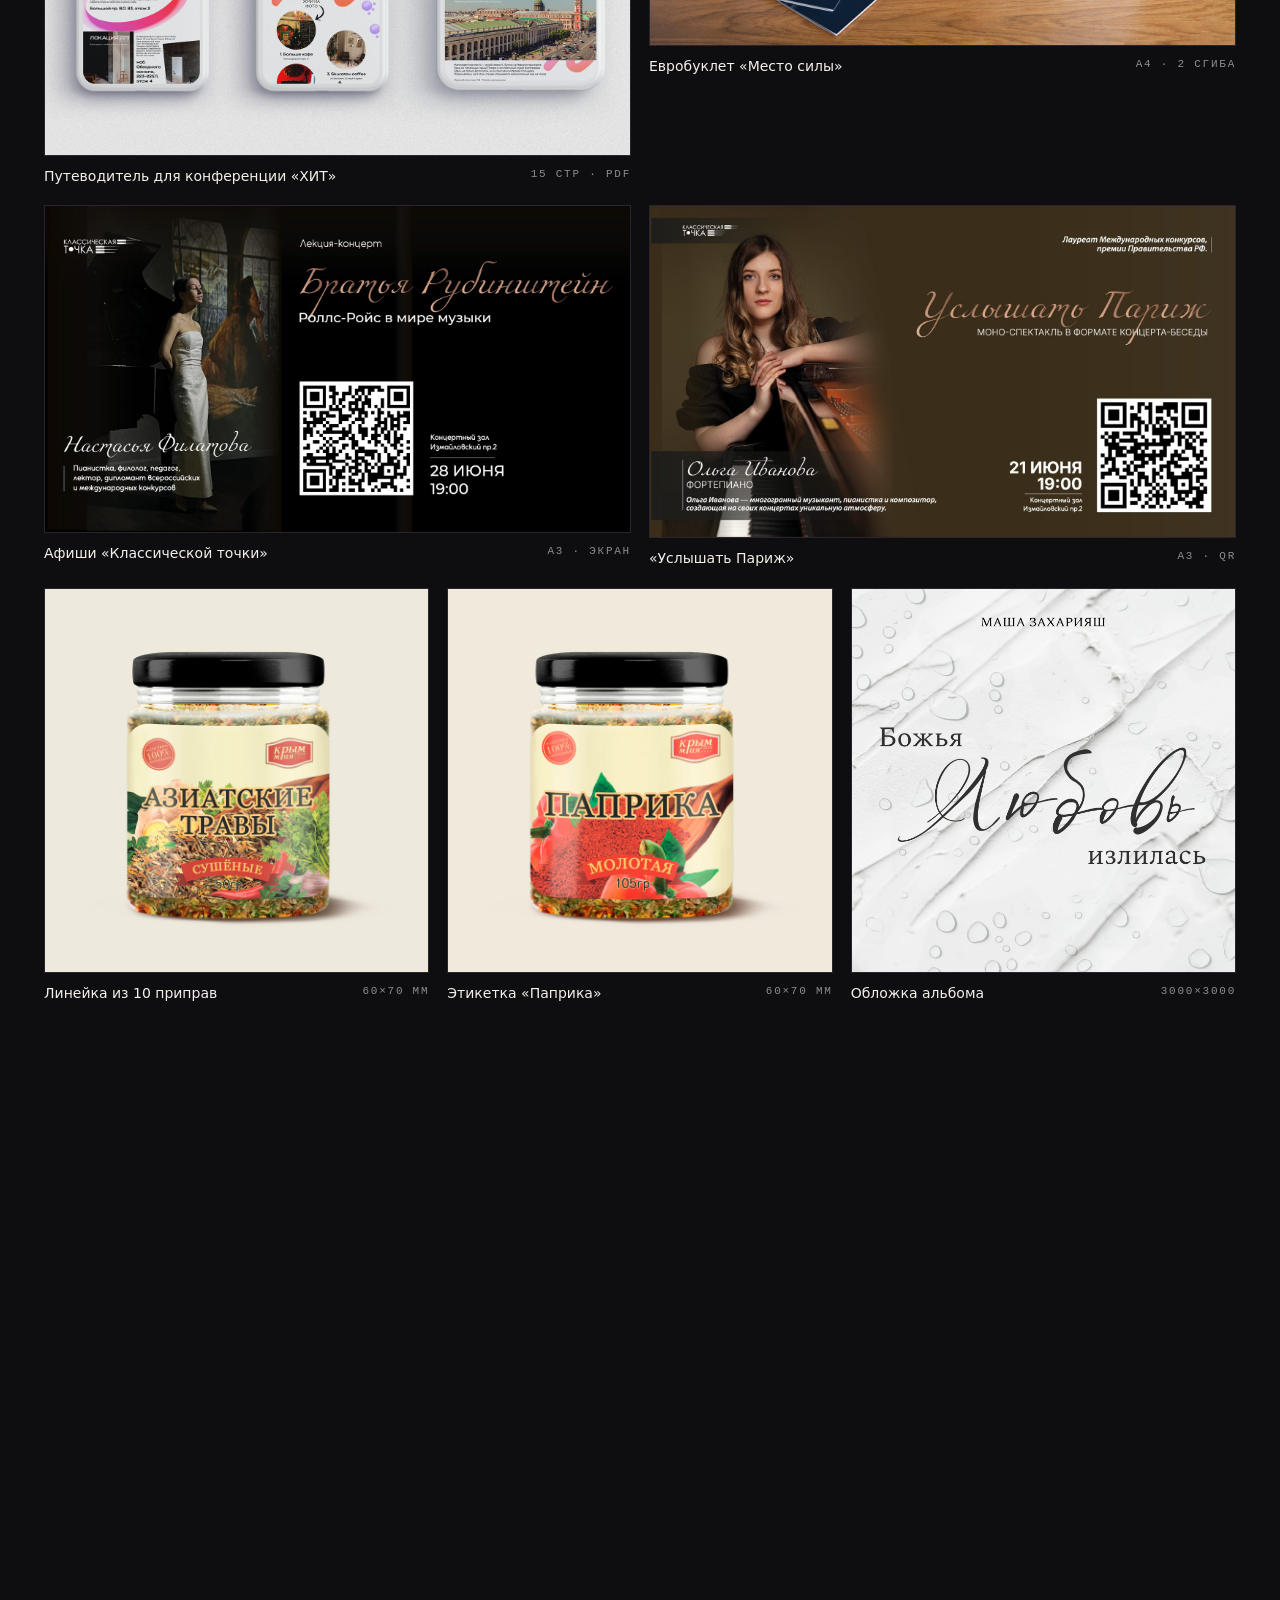
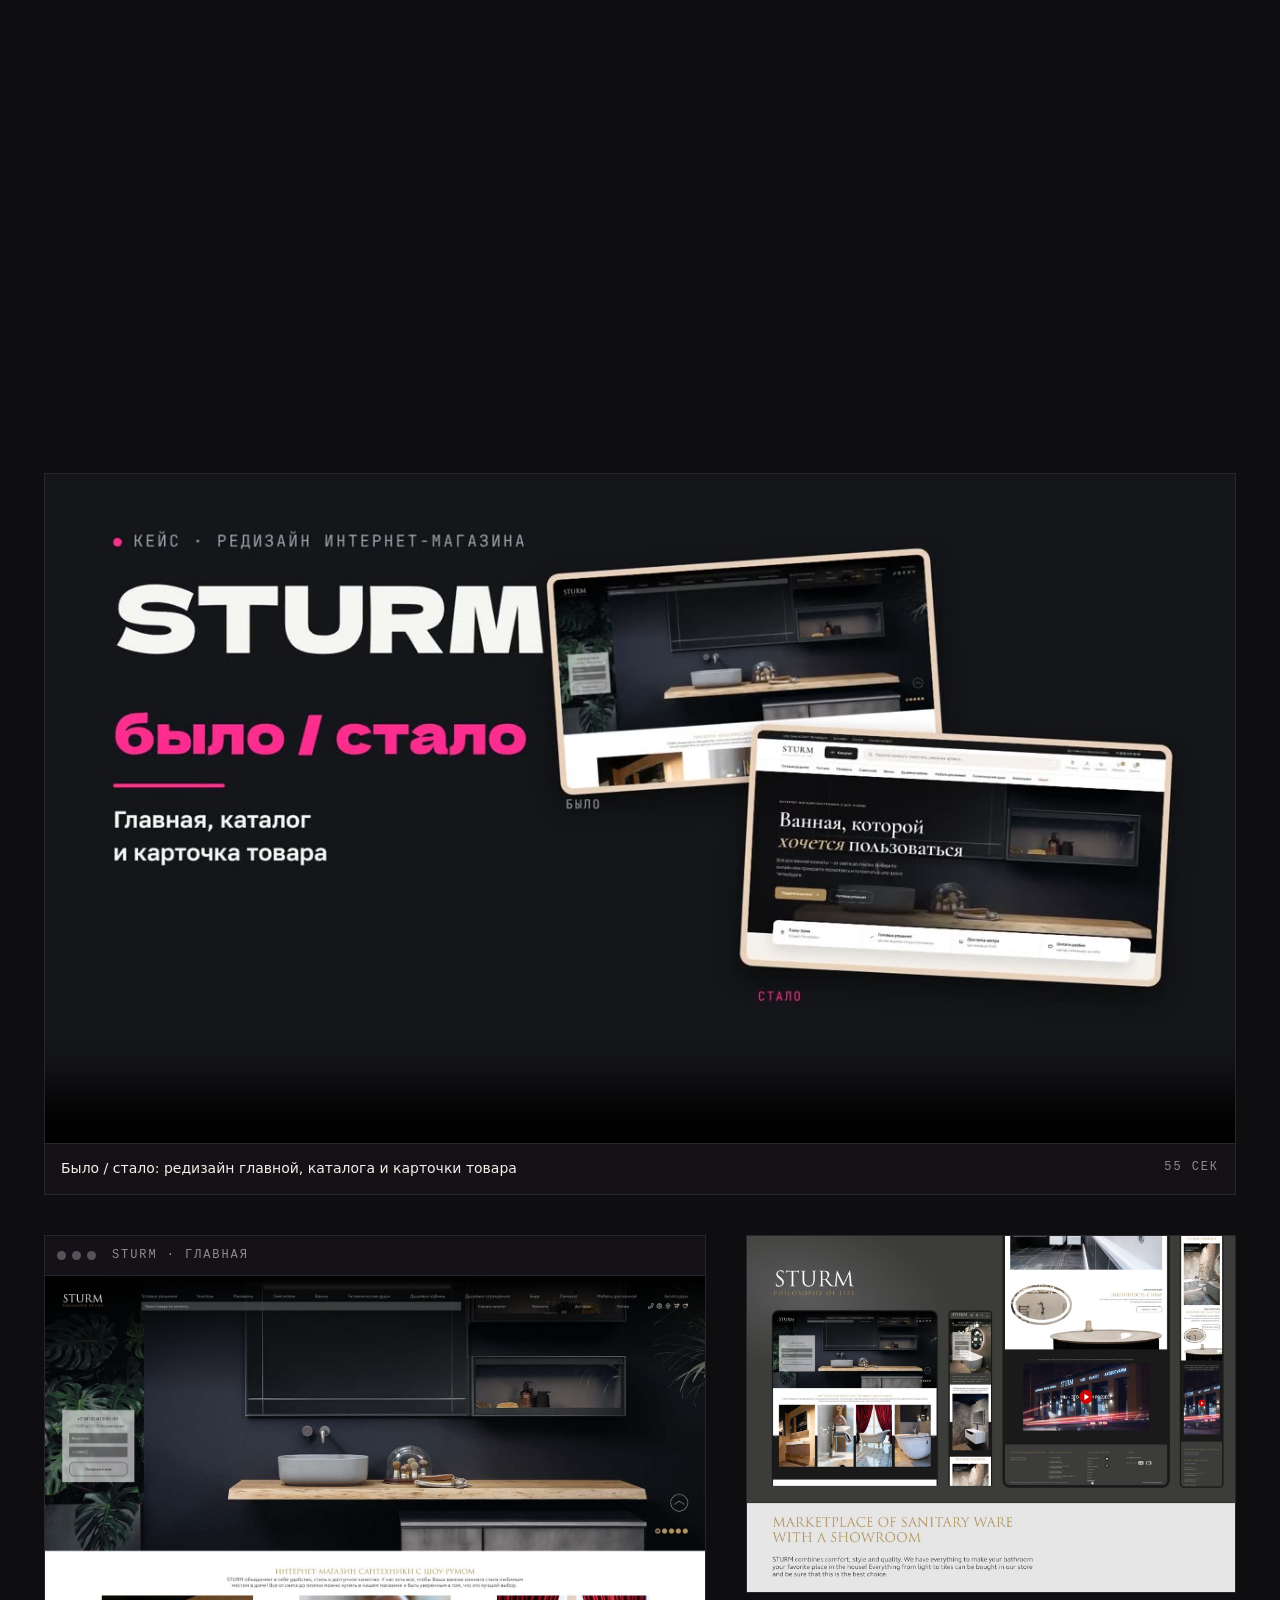
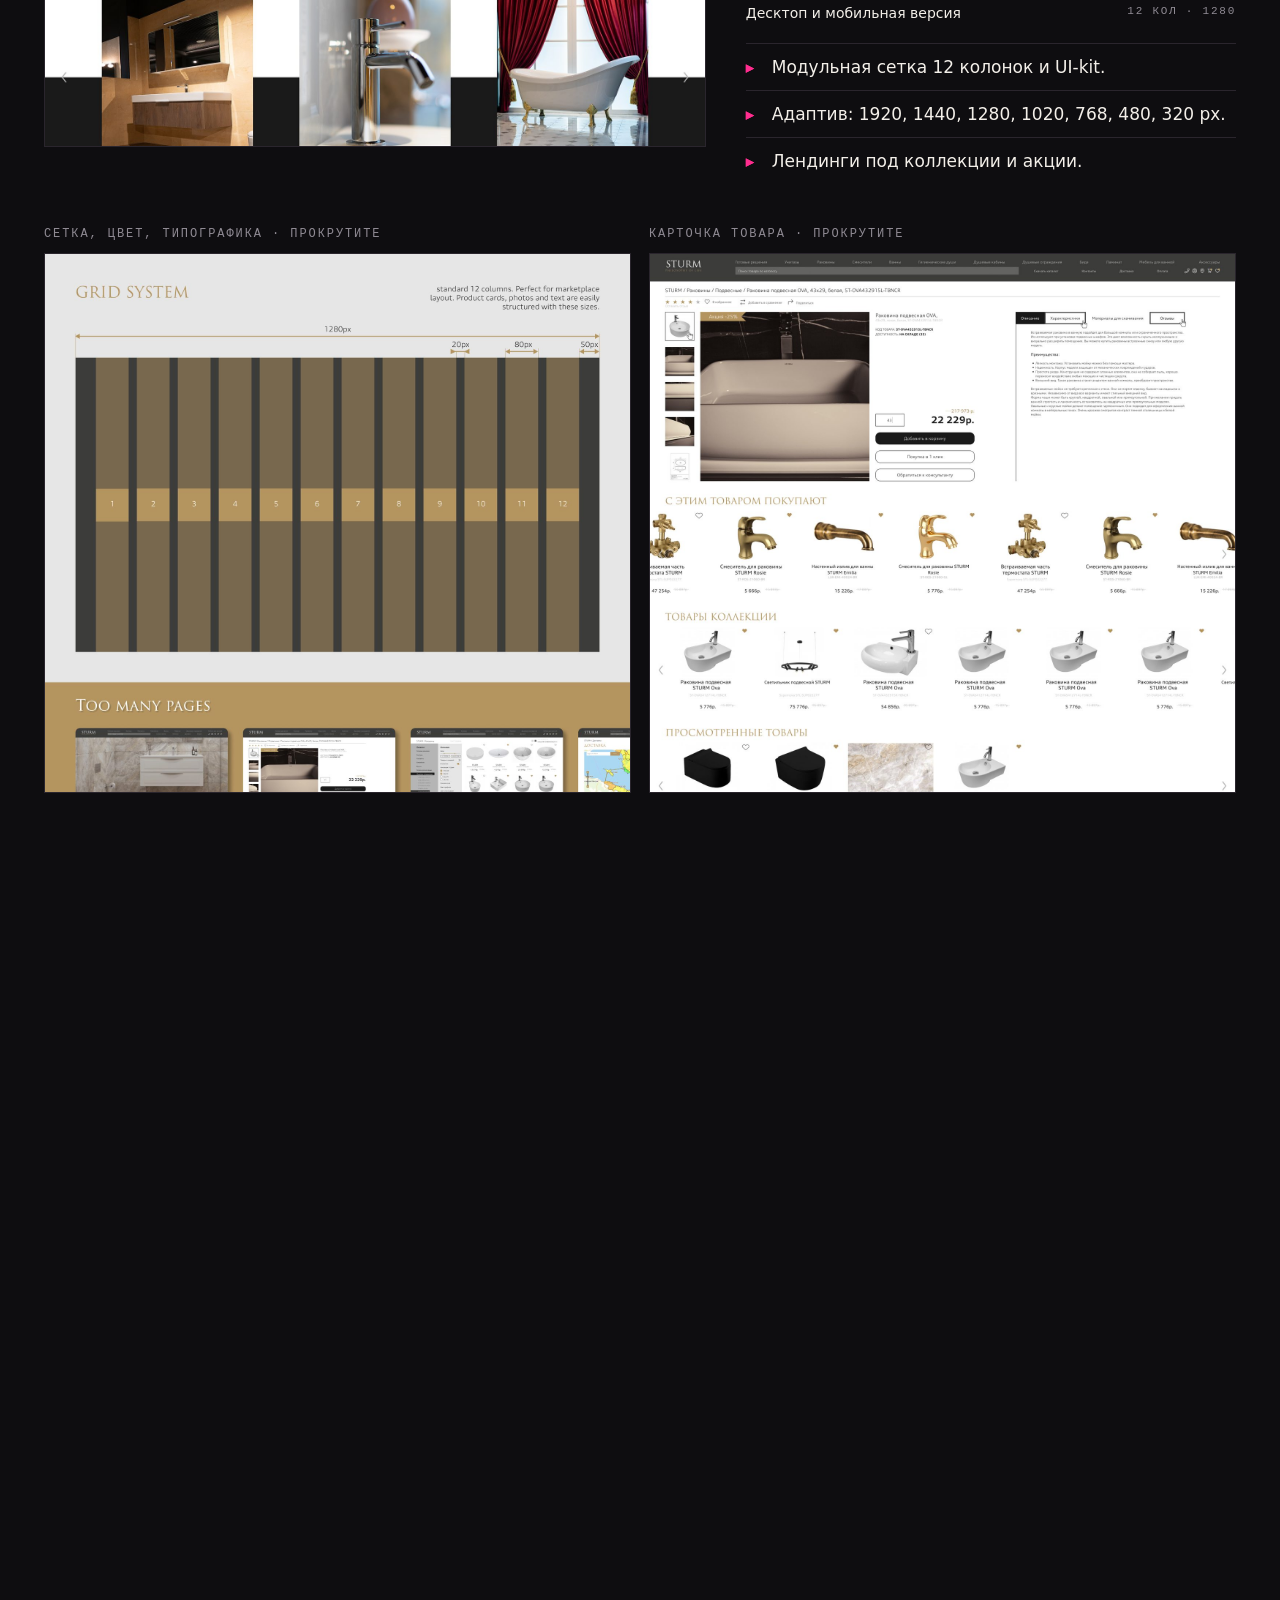
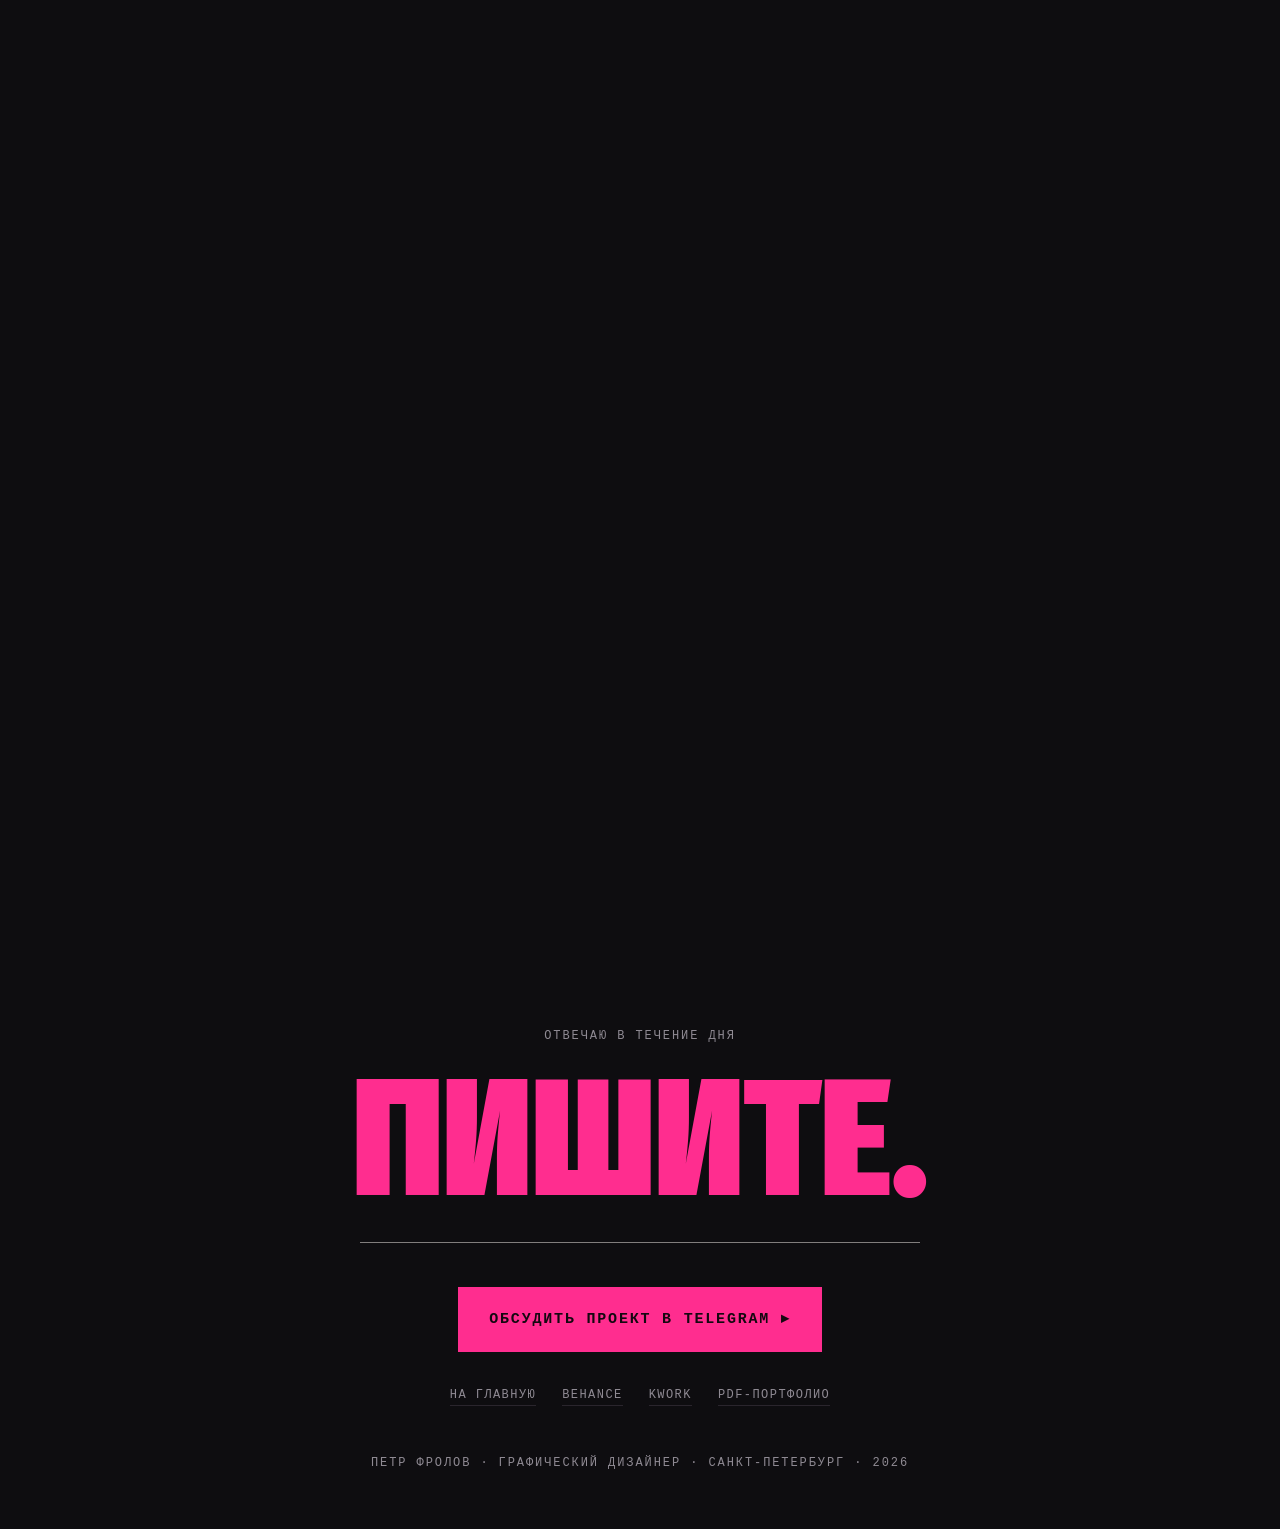
==== commit b93ced0a: "Видео-кейсы пересобраны в стиле «Чистый акцент»: WB/Ozon, путеводитель, STURM, YouTube, логотипы Нов" ====
--- a/more.html
+++ b/more.html
@@ -64,7 +64,7 @@
     </div>
     <figure class="vid rv" style="margin-bottom:18px">
       <video controls muted playsinline preload="metadata" poster="video/guide_poster.jpg" width="1920" height="1080"><source src="video/guide_case.mp4" type="video/mp4"></video>
-      <figcaption><span>Видео-кейс: интерактивный PDF-путеводитель — каждое фото ведёт на карту</span><span class="mono">52 сек</span></figcaption>
+      <figcaption><span>Видео-кейс: интерактивный PDF-путеводитель — каждое фото ведёт на карту</span><span class="mono">43 сек</span></figcaption>
     </figure>
     <div class="grid g2 rv" style="margin-bottom:18px">
       <figure class="frame"><span class="img"><img src="img/guide.jpg" alt="Путеводитель по Петербургу для конференции ХИТ" loading="lazy" width="1600" height="1200"></span><figcaption><span>Путеводитель для конференции «ХИТ»</span><span class="mono">15 СТР · PDF</span></figcaption></figure>
@@ -90,7 +90,7 @@
     </div>
     <figure class="vid rv" style="margin-bottom:40px">
       <video controls muted playsinline preload="metadata" poster="video/sturm_poster.jpg" width="1920" height="1080"><source src="video/sturm_case.mp4" type="video/mp4"></video>
-      <figcaption><span>Видео-кейс: путь клиента от главной до заказа и адаптив 1920 → 320</span><span class="mono">56 сек</span></figcaption>
+      <figcaption><span>Видео-кейс: путь клиента от главной до заказа и адаптив 1920 → 320</span><span class="mono">45 сек</span></figcaption>
     </figure>
     <figure class="vid rv" style="margin-bottom:40px">
       <video controls muted playsinline preload="metadata" poster="video/sturm_ba_poster.jpg" width="1920" height="1080"><source src="video/sturm_ba.mp4" type="video/mp4"></video>
@@ -123,7 +123,7 @@
     </div>
     <figure class="vid rv" style="margin-bottom:40px">
       <video controls muted playsinline preload="metadata" poster="video/logo_poster.jpg" width="1920" height="1080"><source src="video/logo_case.mp4" type="video/mp4"></video>
-      <figcaption><span>Видео-кейс: от эскиза к знаку и айдентика четырёх брендов</span><span class="mono">49 сек</span></figcaption>
+      <figcaption><span>Видео-кейс: логотипы, логобук и носители для бизнеса в России и Швейцарии</span><span class="mono">39 сек</span></figcaption>
     </figure>
     <div class="grid g3 rv">
       <figure class="frame"><span class="img"><img src="img/radia.jpg" alt="Логотип RadiaPoursuite" loading="lazy" width="1600" height="1200"></span><figcaption><span>RadiaPoursuite</span><span class="mono">ЛОГОТИП</span></figcaption></figure>
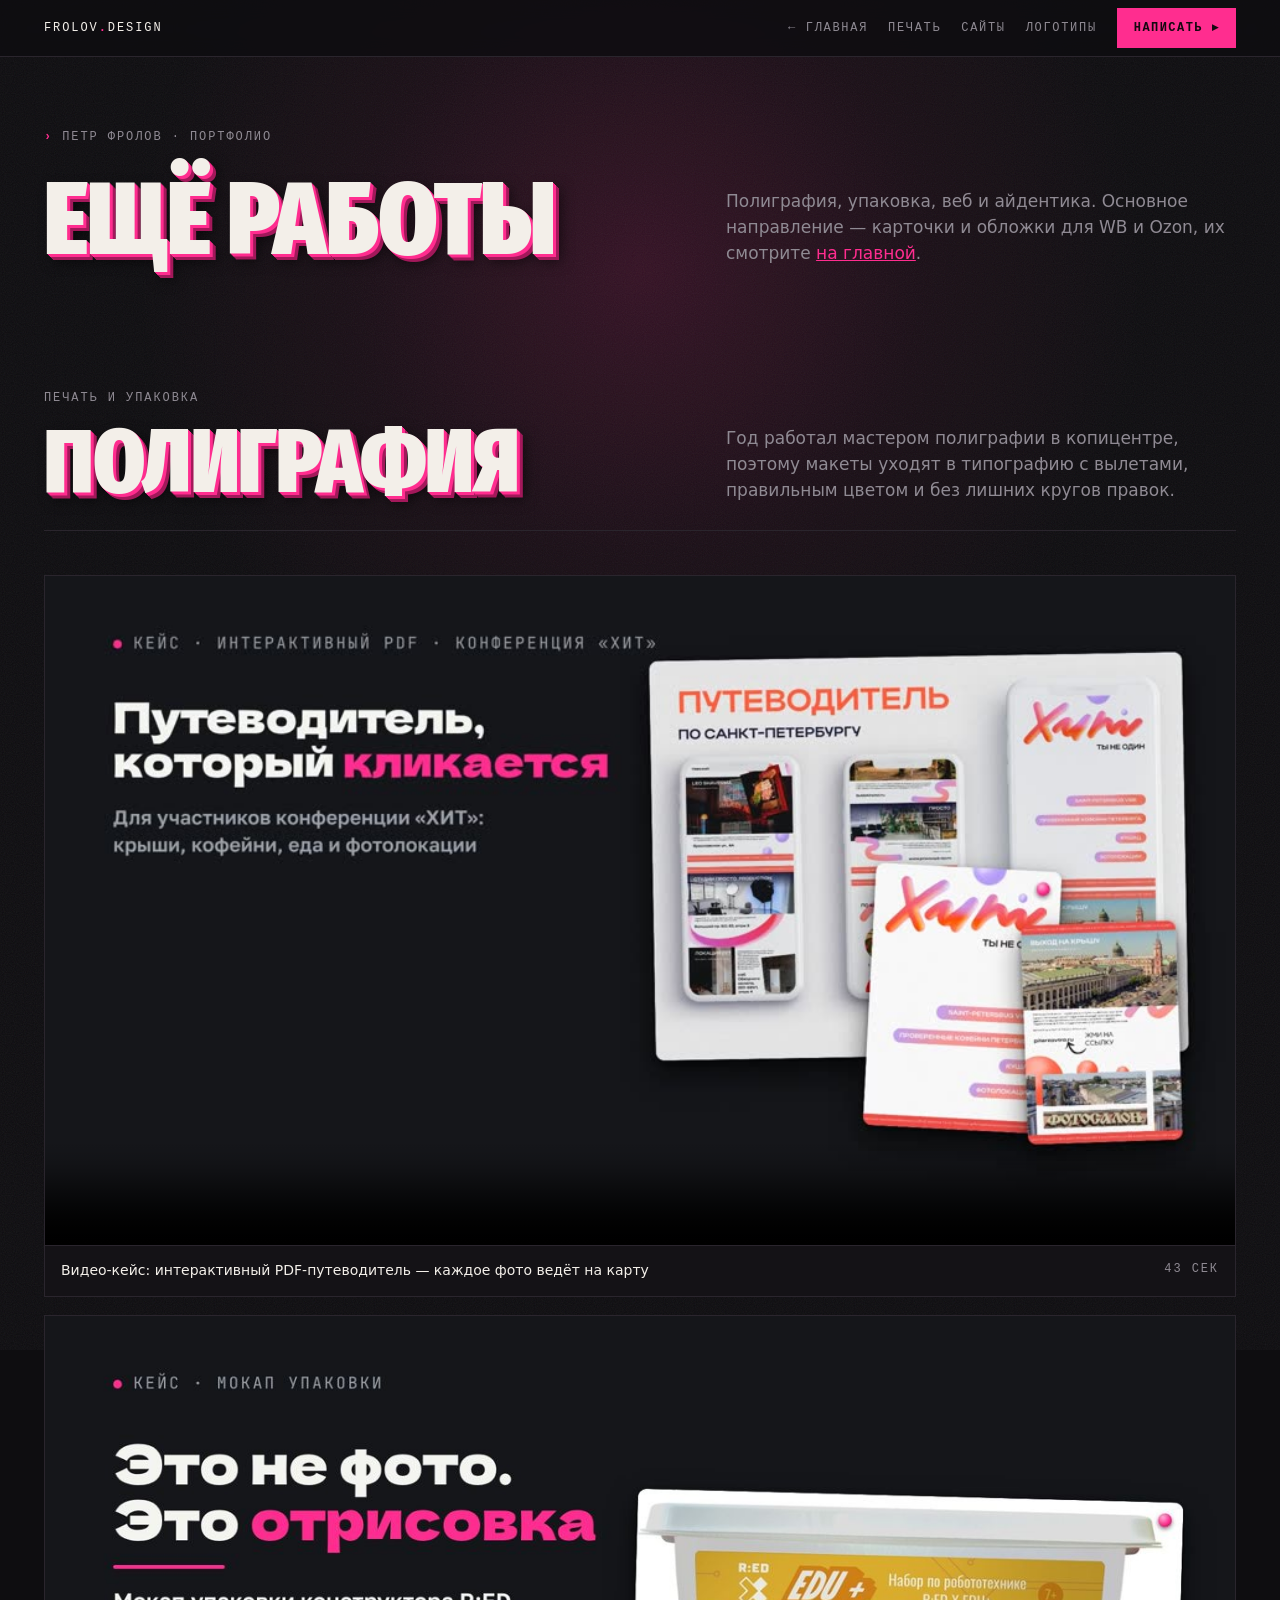
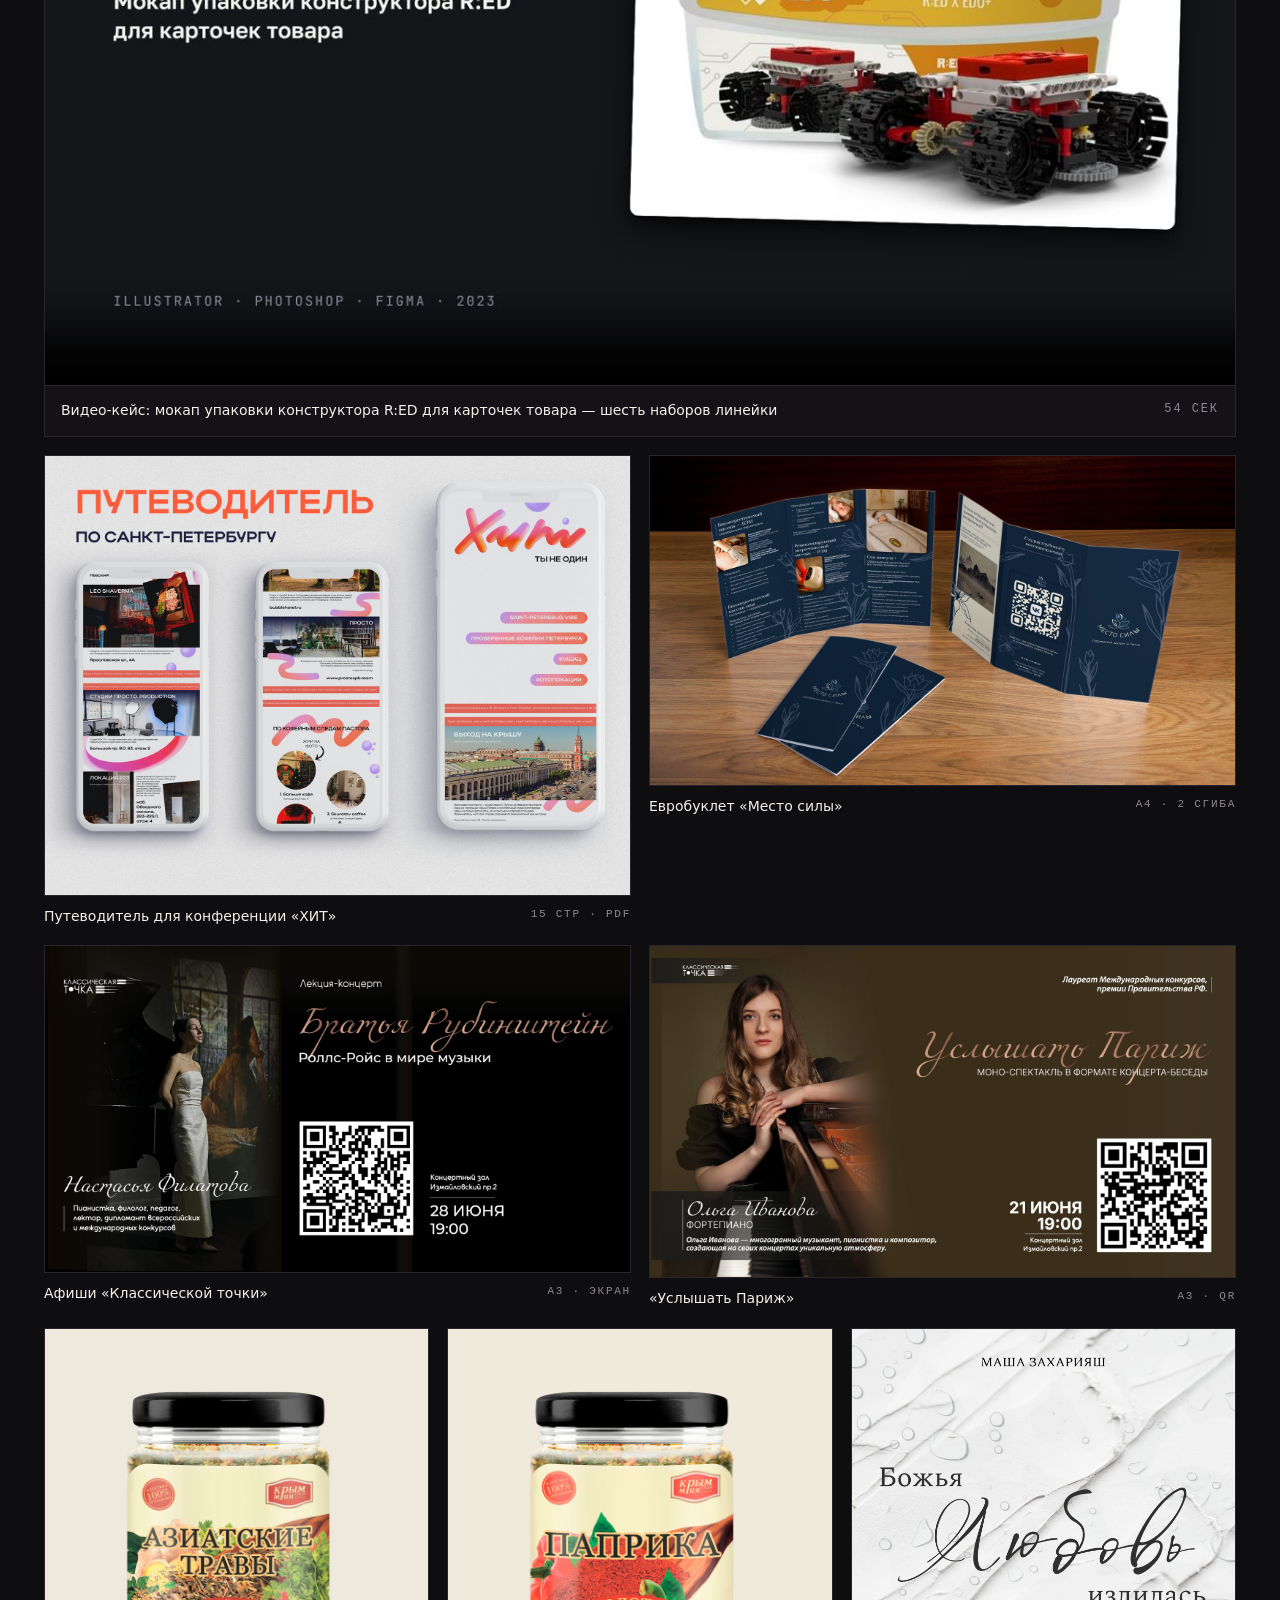
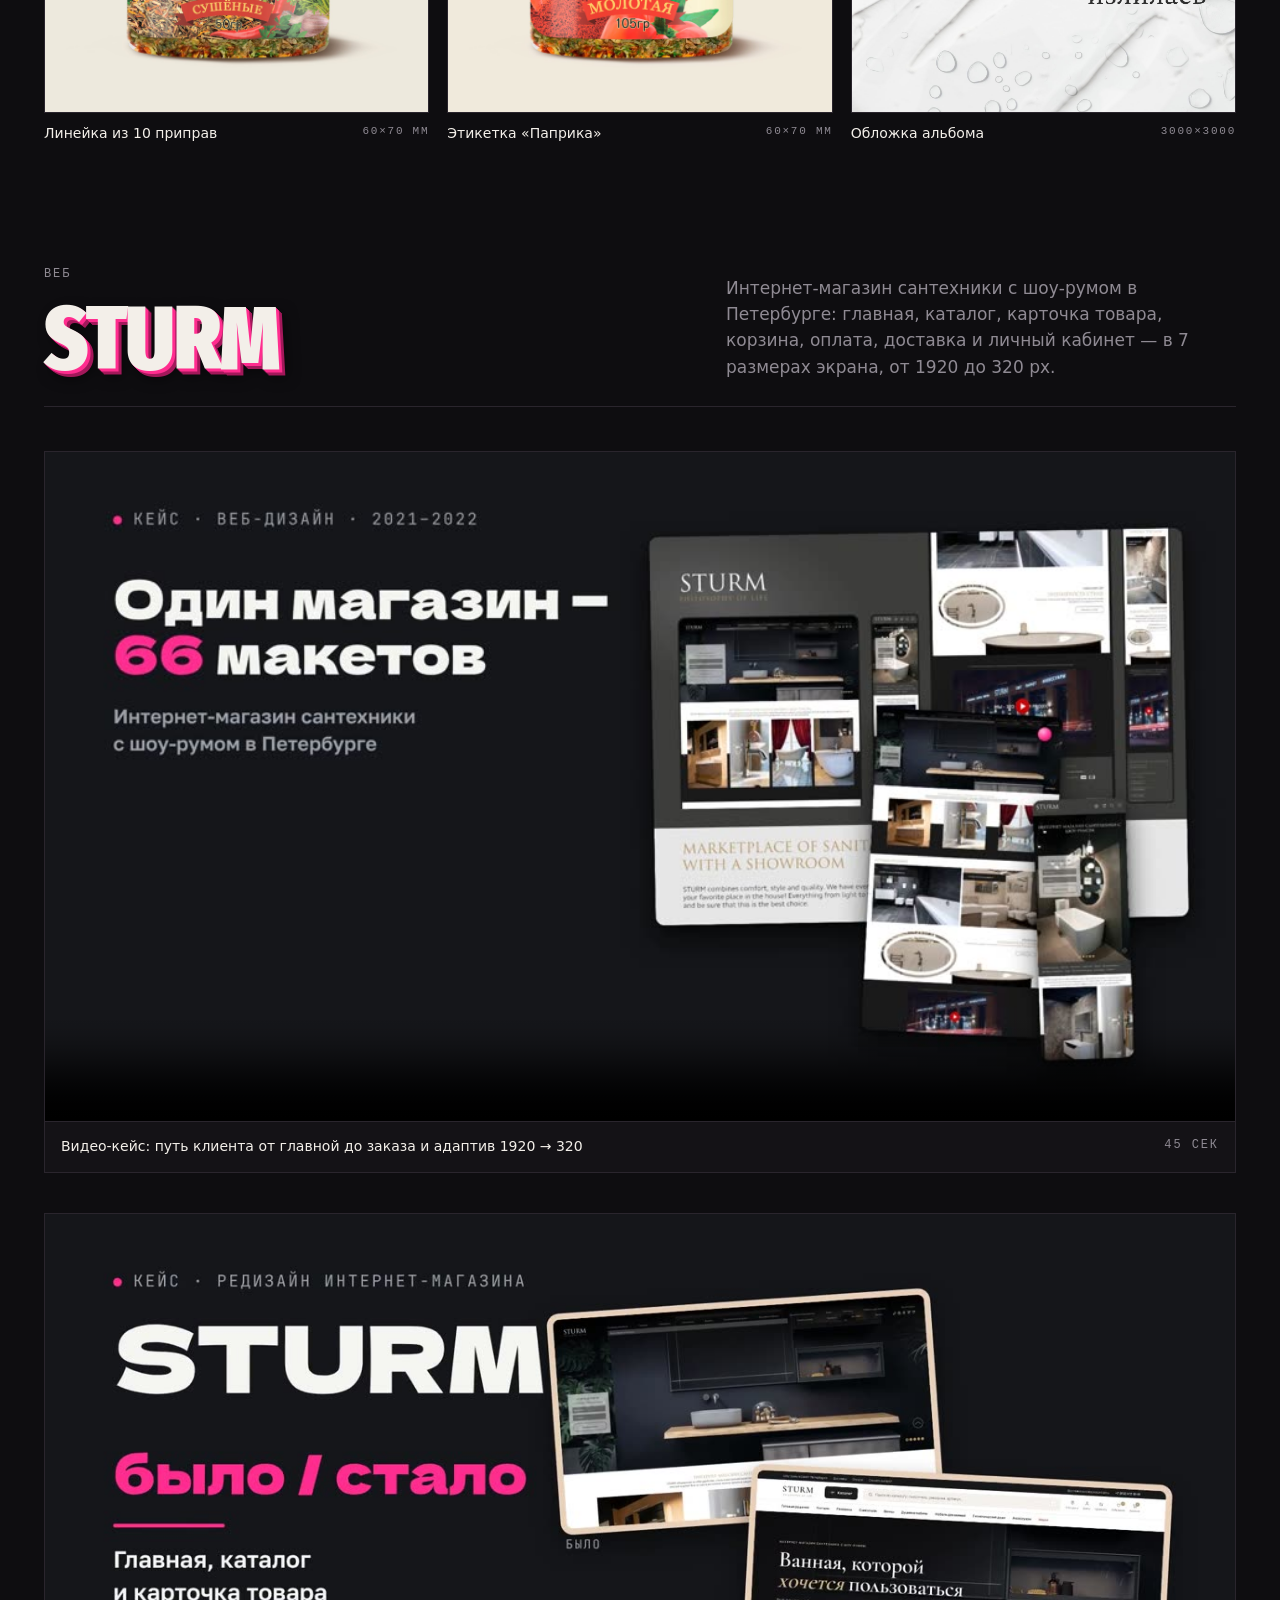
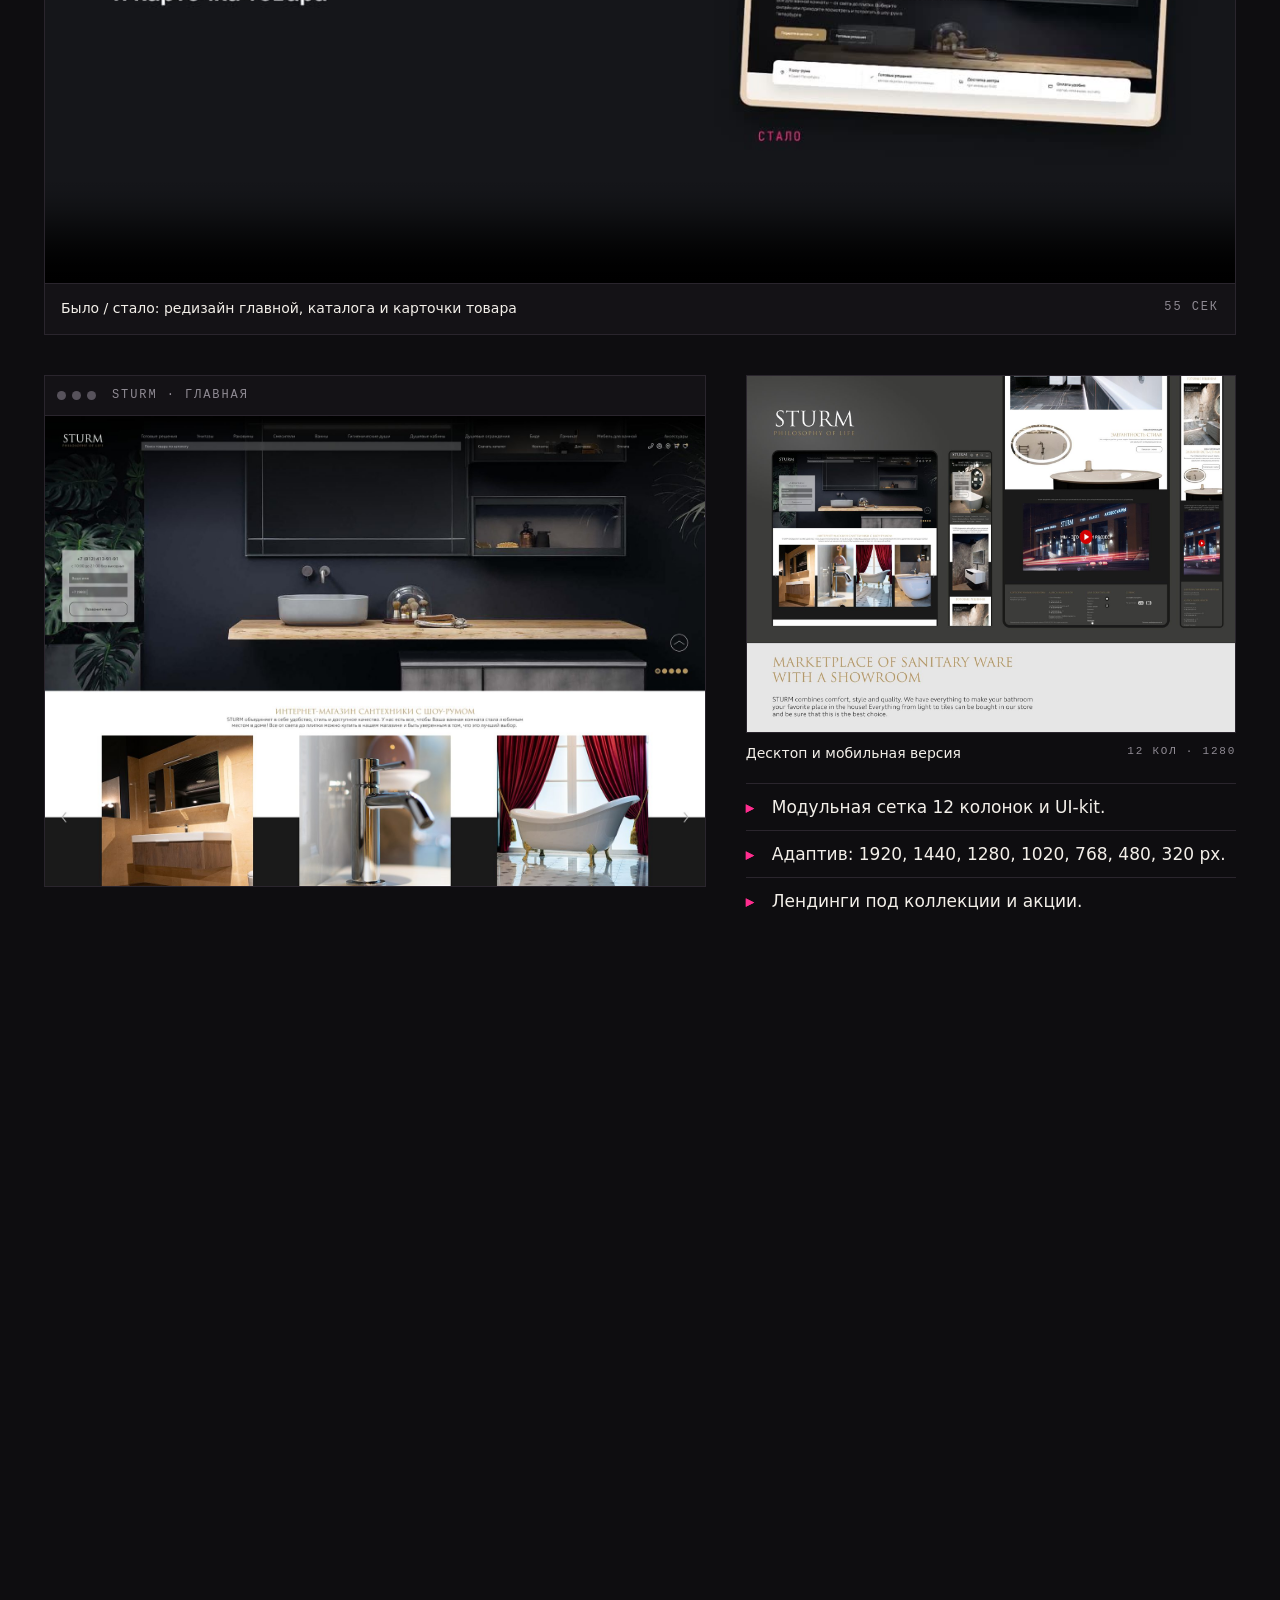
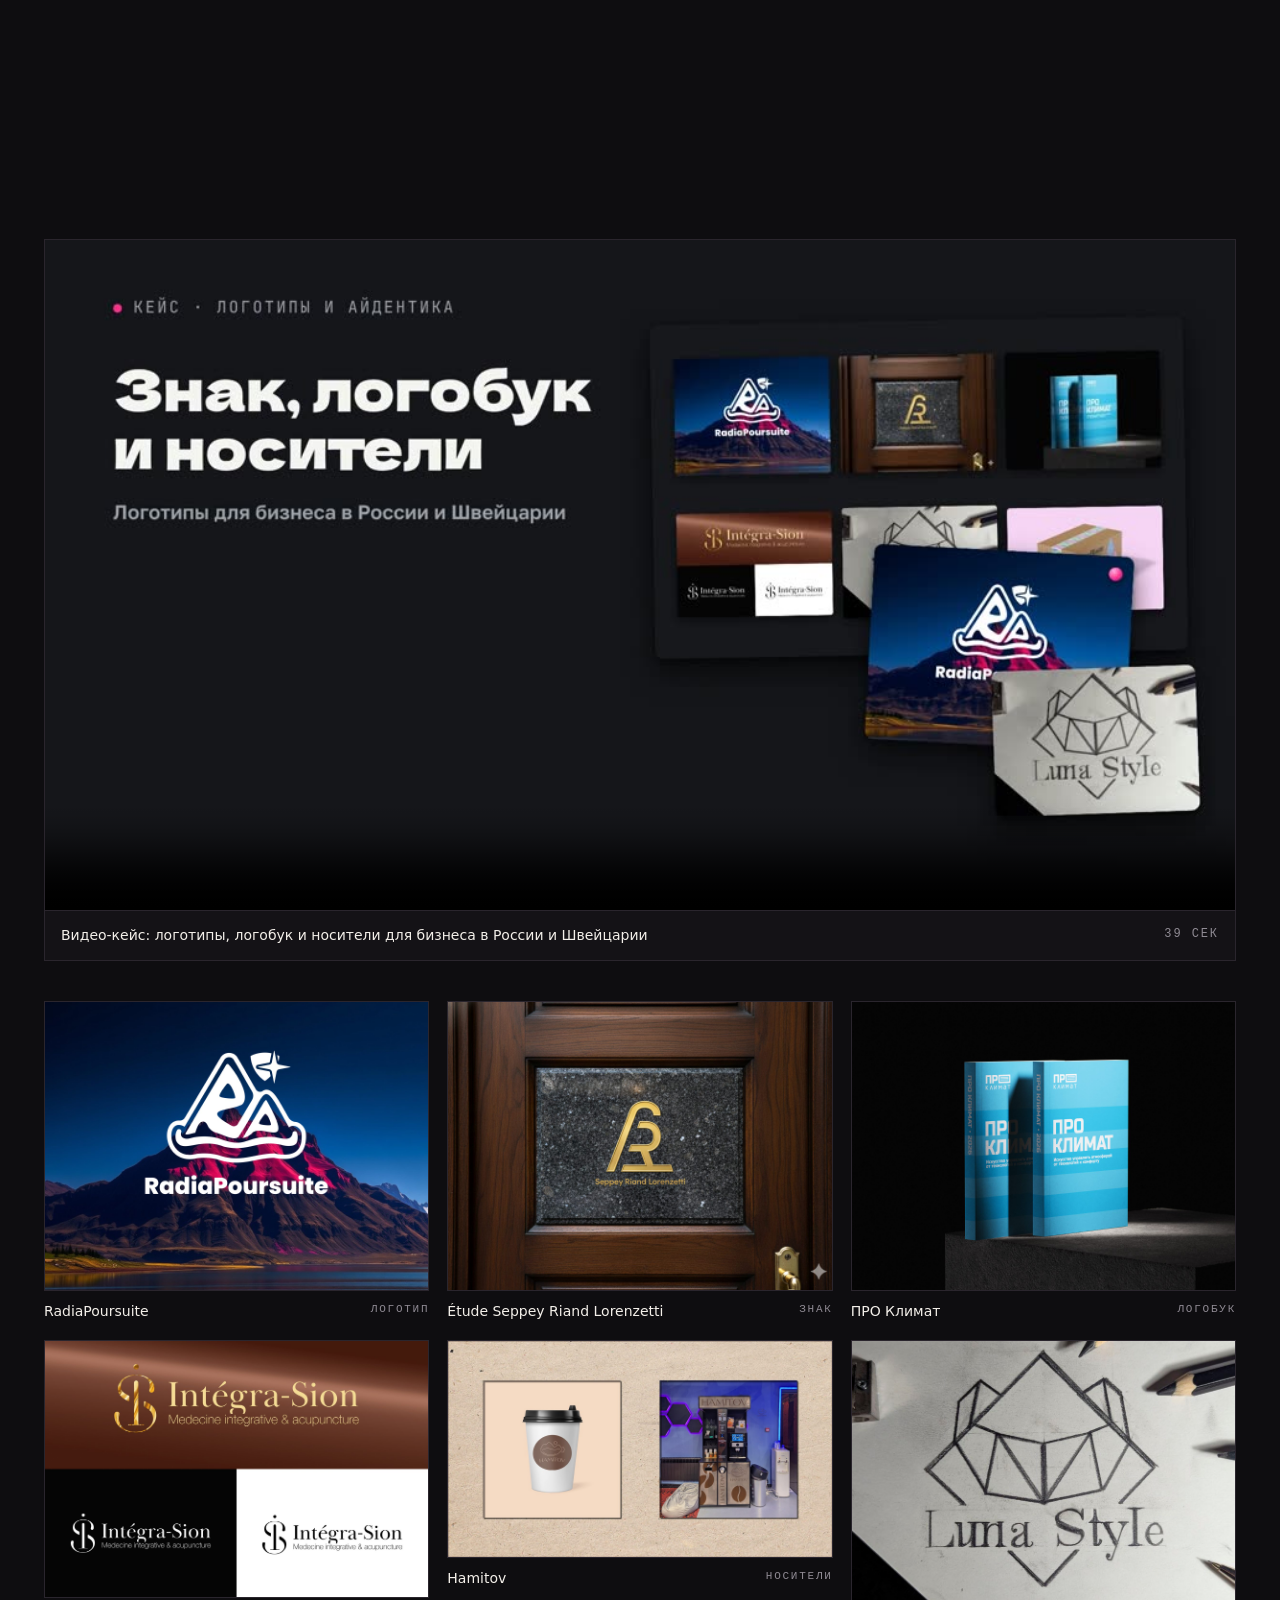
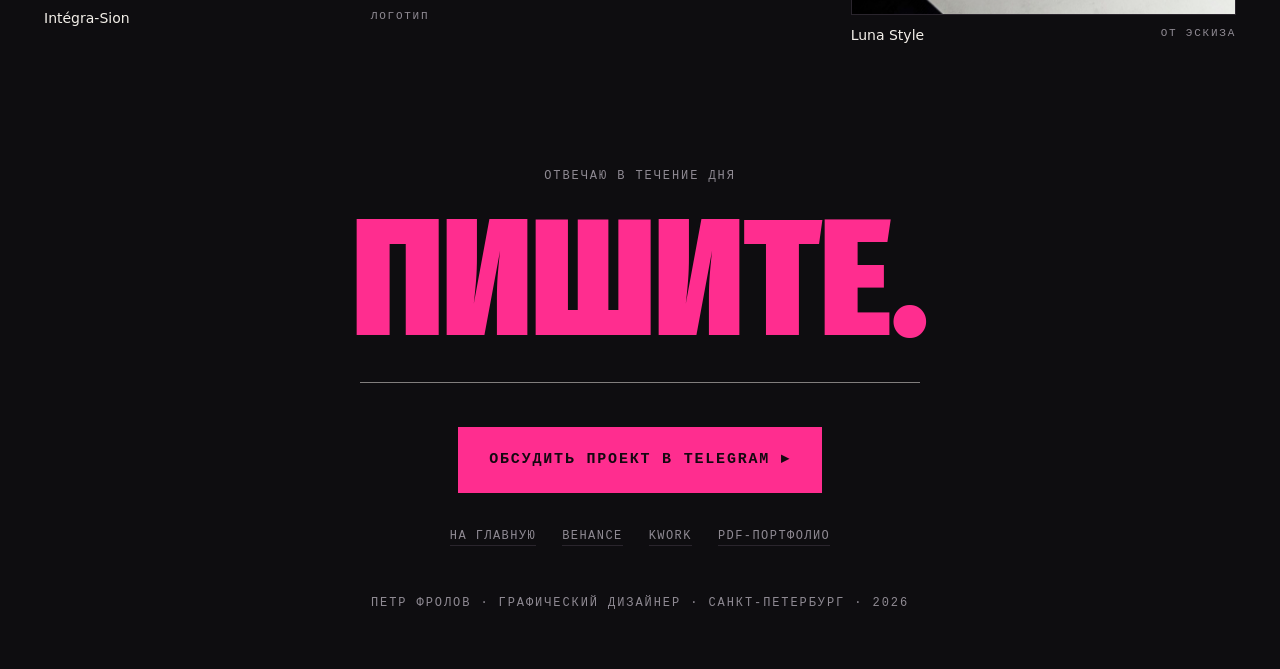
==== commit 31b7a66c: "Видео-кейс: мокап упаковки конструктора R:ED (more.html, раздел «Полиграфия») Co-Authored-By: Claude" ====
--- a/more.html
+++ b/more.html
@@ -65,6 +65,10 @@
     <figure class="vid rv" style="margin-bottom:18px">
       <video controls muted playsinline preload="metadata" poster="video/guide_poster.jpg" width="1920" height="1080"><source src="video/guide_case.mp4" type="video/mp4"></video>
       <figcaption><span>Видео-кейс: интерактивный PDF-путеводитель — каждое фото ведёт на карту</span><span class="mono">43 сек</span></figcaption>
+    </figure>
+    <figure class="vid rv" style="margin-bottom:18px">
+      <video controls muted playsinline preload="metadata" poster="video/red_poster.jpg" width="1920" height="1080"><source src="video/red_case.mp4" type="video/mp4"></video>
+      <figcaption><span>Видео-кейс: мокап упаковки конструктора R:ED для карточек товара — шесть наборов линейки</span><span class="mono">54 сек</span></figcaption>
     </figure>
     <div class="grid g2 rv" style="margin-bottom:18px">
       <figure class="frame"><span class="img"><img src="img/guide.jpg" alt="Путеводитель по Петербургу для конференции ХИТ" loading="lazy" width="1600" height="1200"></span><figcaption><span>Путеводитель для конференции «ХИТ»</span><span class="mono">15 СТР · PDF</span></figcaption></figure>
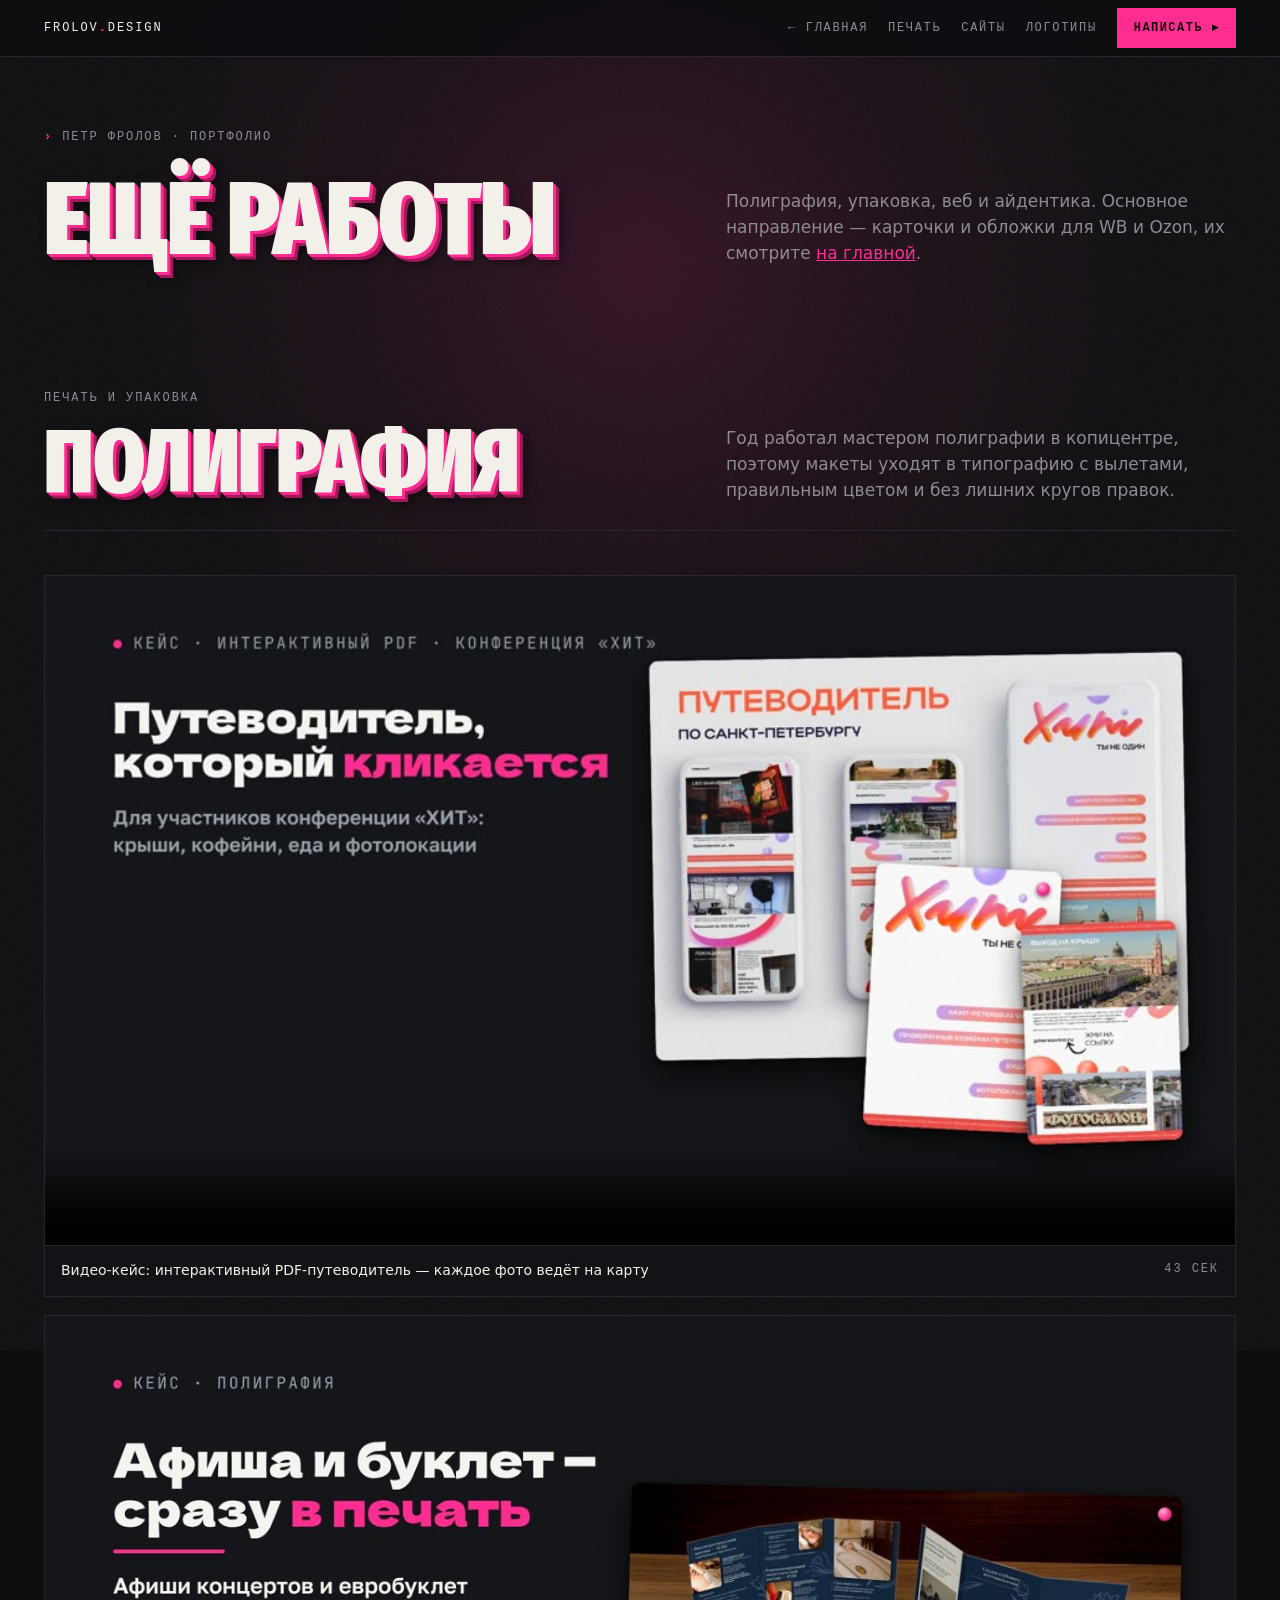
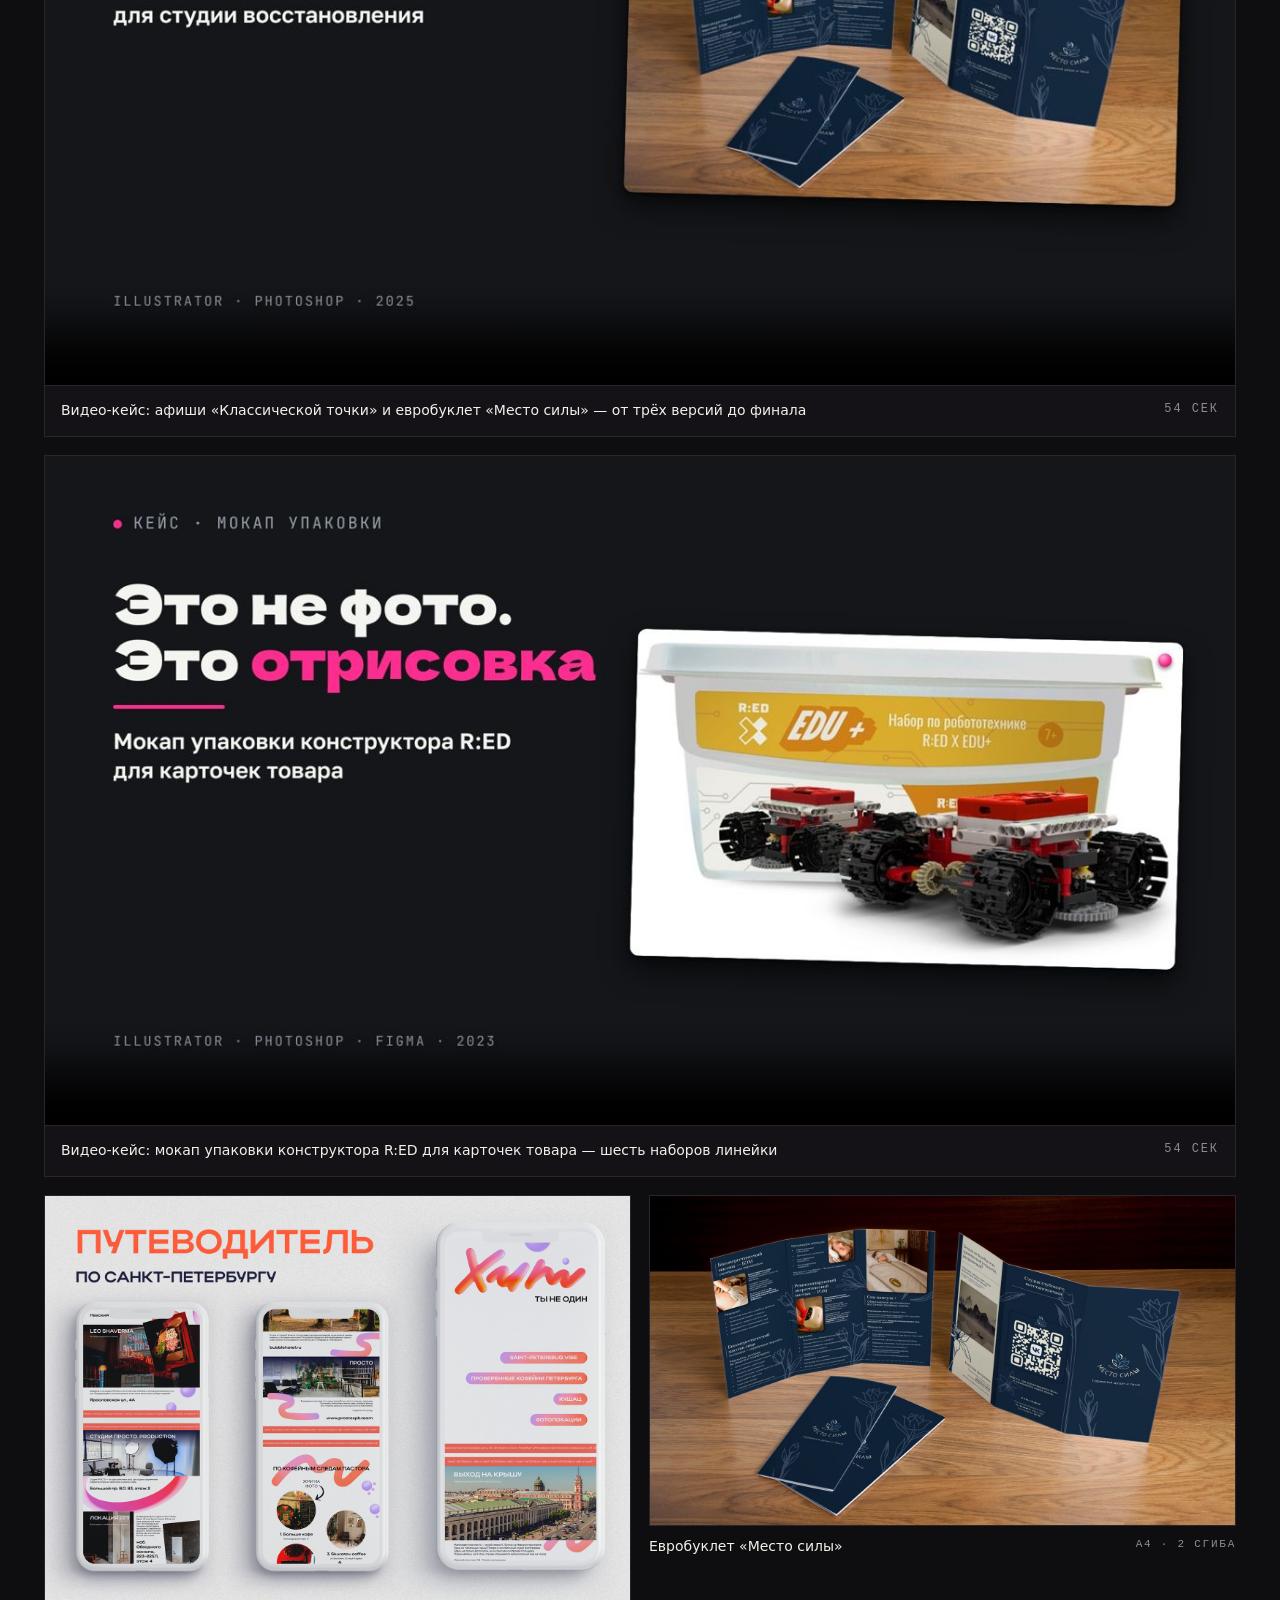
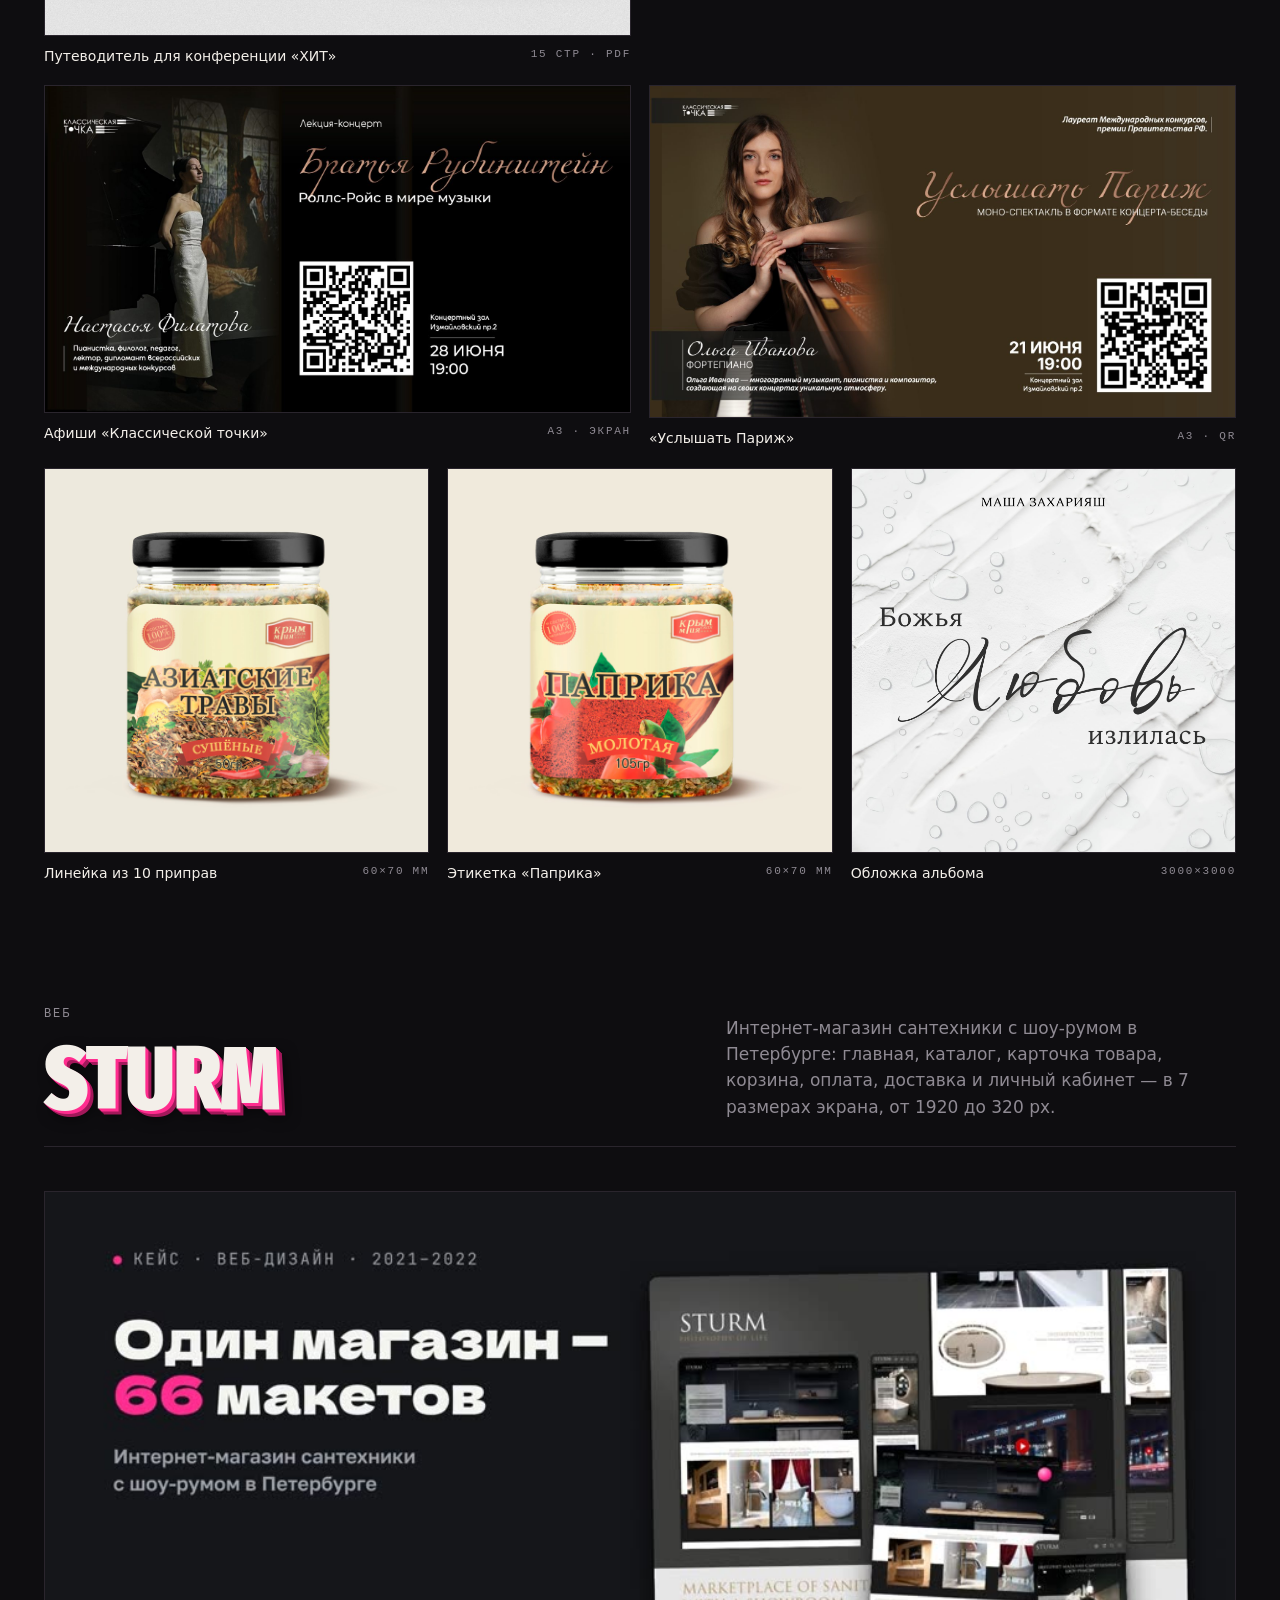
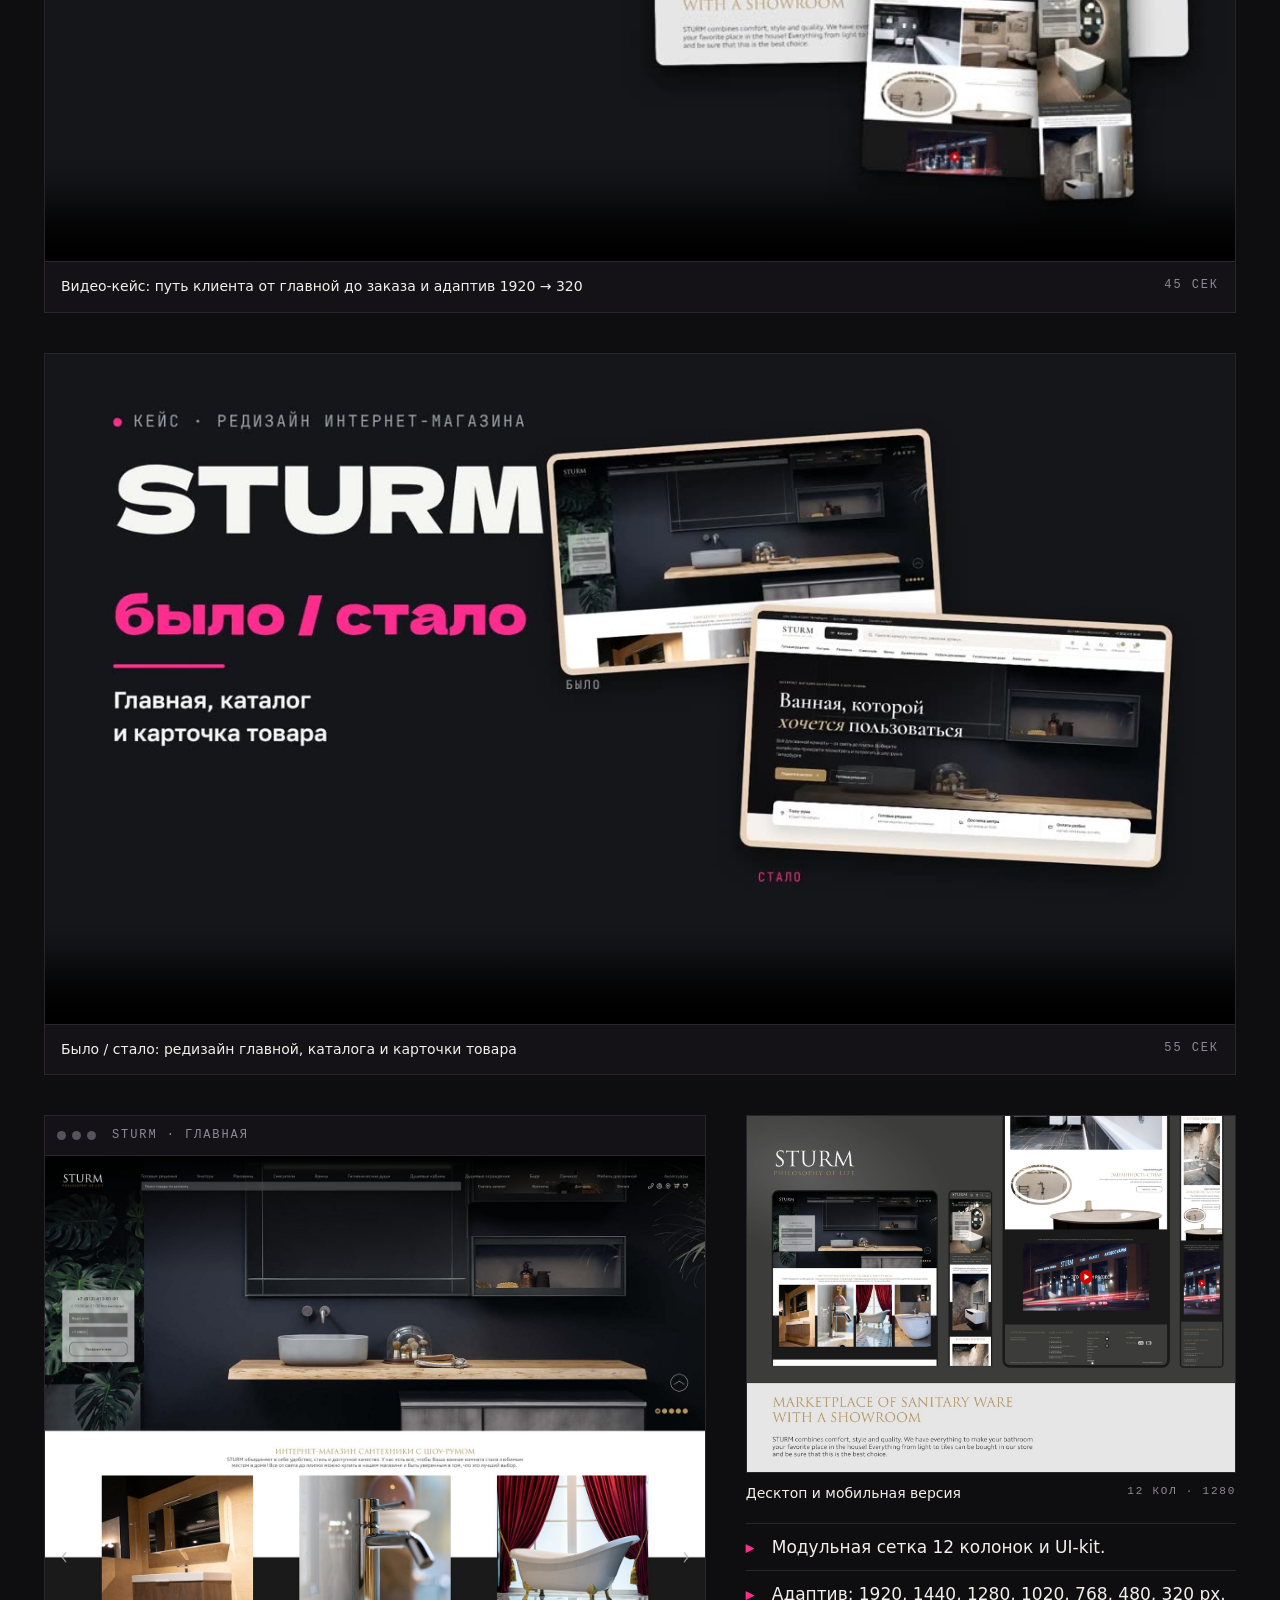
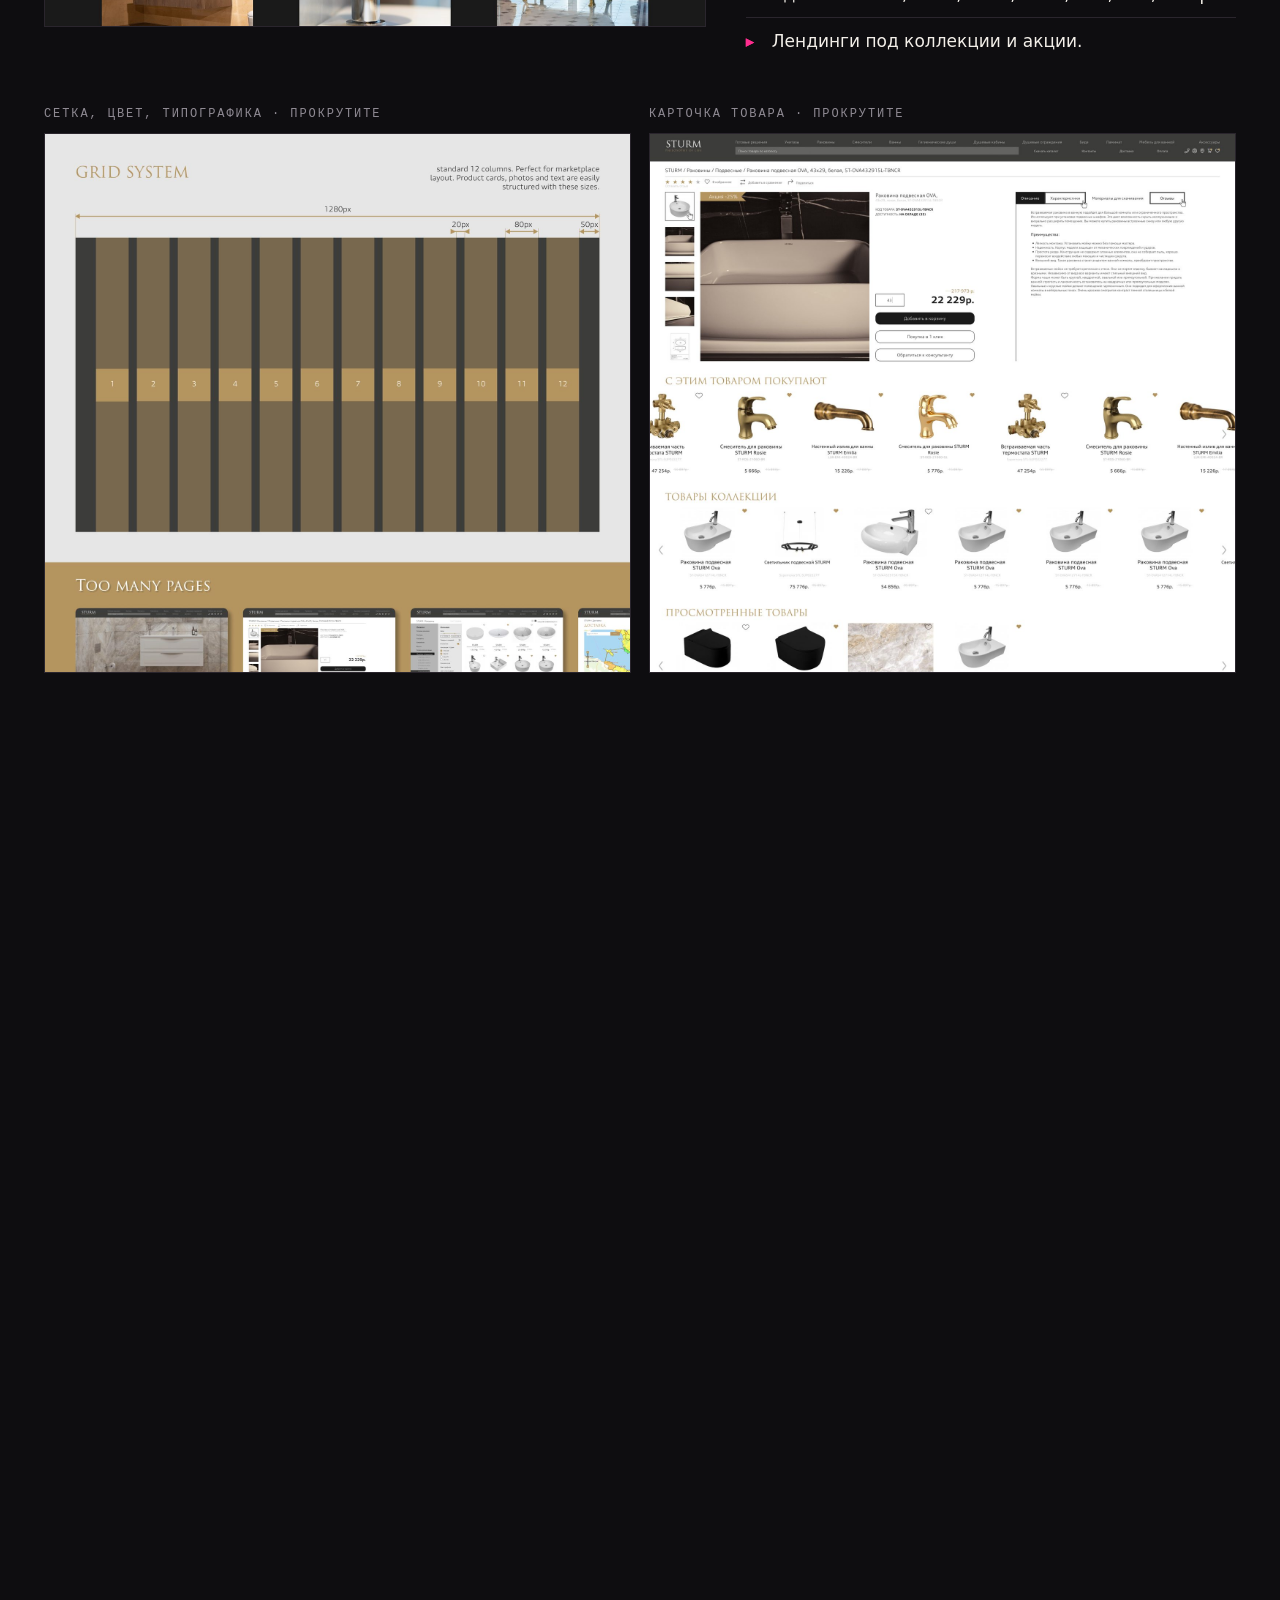
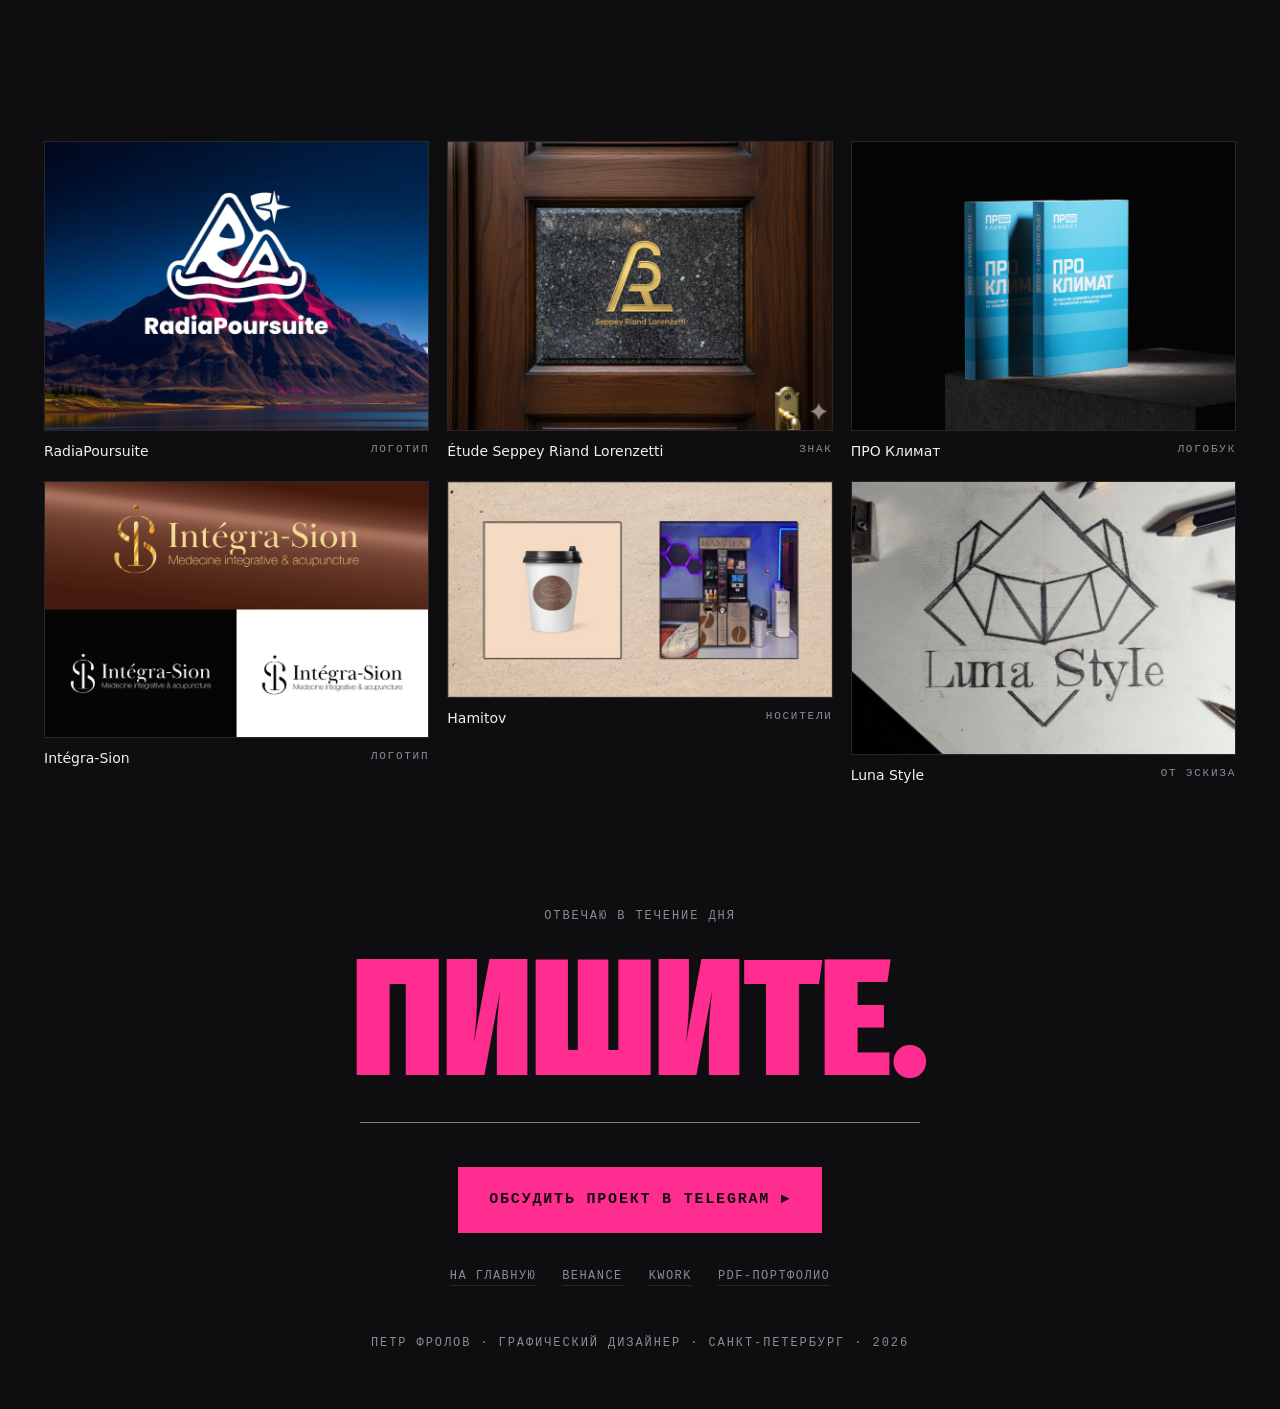
==== commit eeb603d3: "Видео-кейс: полиграфия — афиши и евробуклет (more.html) Co-Authored-By: Claude Fable 5.2 <noreply@an" ====
--- a/more.html
+++ b/more.html
@@ -65,6 +65,10 @@
     <figure class="vid rv" style="margin-bottom:18px">
       <video controls muted playsinline preload="metadata" poster="video/guide_poster.jpg" width="1920" height="1080"><source src="video/guide_case.mp4" type="video/mp4"></video>
       <figcaption><span>Видео-кейс: интерактивный PDF-путеводитель — каждое фото ведёт на карту</span><span class="mono">43 сек</span></figcaption>
+    </figure>
+    <figure class="vid rv" style="margin-bottom:18px">
+      <video controls muted playsinline preload="metadata" poster="video/print_poster.jpg" width="1920" height="1080"><source src="video/print_case.mp4" type="video/mp4"></video>
+      <figcaption><span>Видео-кейс: афиши «Классической точки» и евробуклет «Место силы» — от трёх версий до финала</span><span class="mono">54 сек</span></figcaption>
     </figure>
     <figure class="vid rv" style="margin-bottom:18px">
       <video controls muted playsinline preload="metadata" poster="video/red_poster.jpg" width="1920" height="1080"><source src="video/red_case.mp4" type="video/mp4"></video>
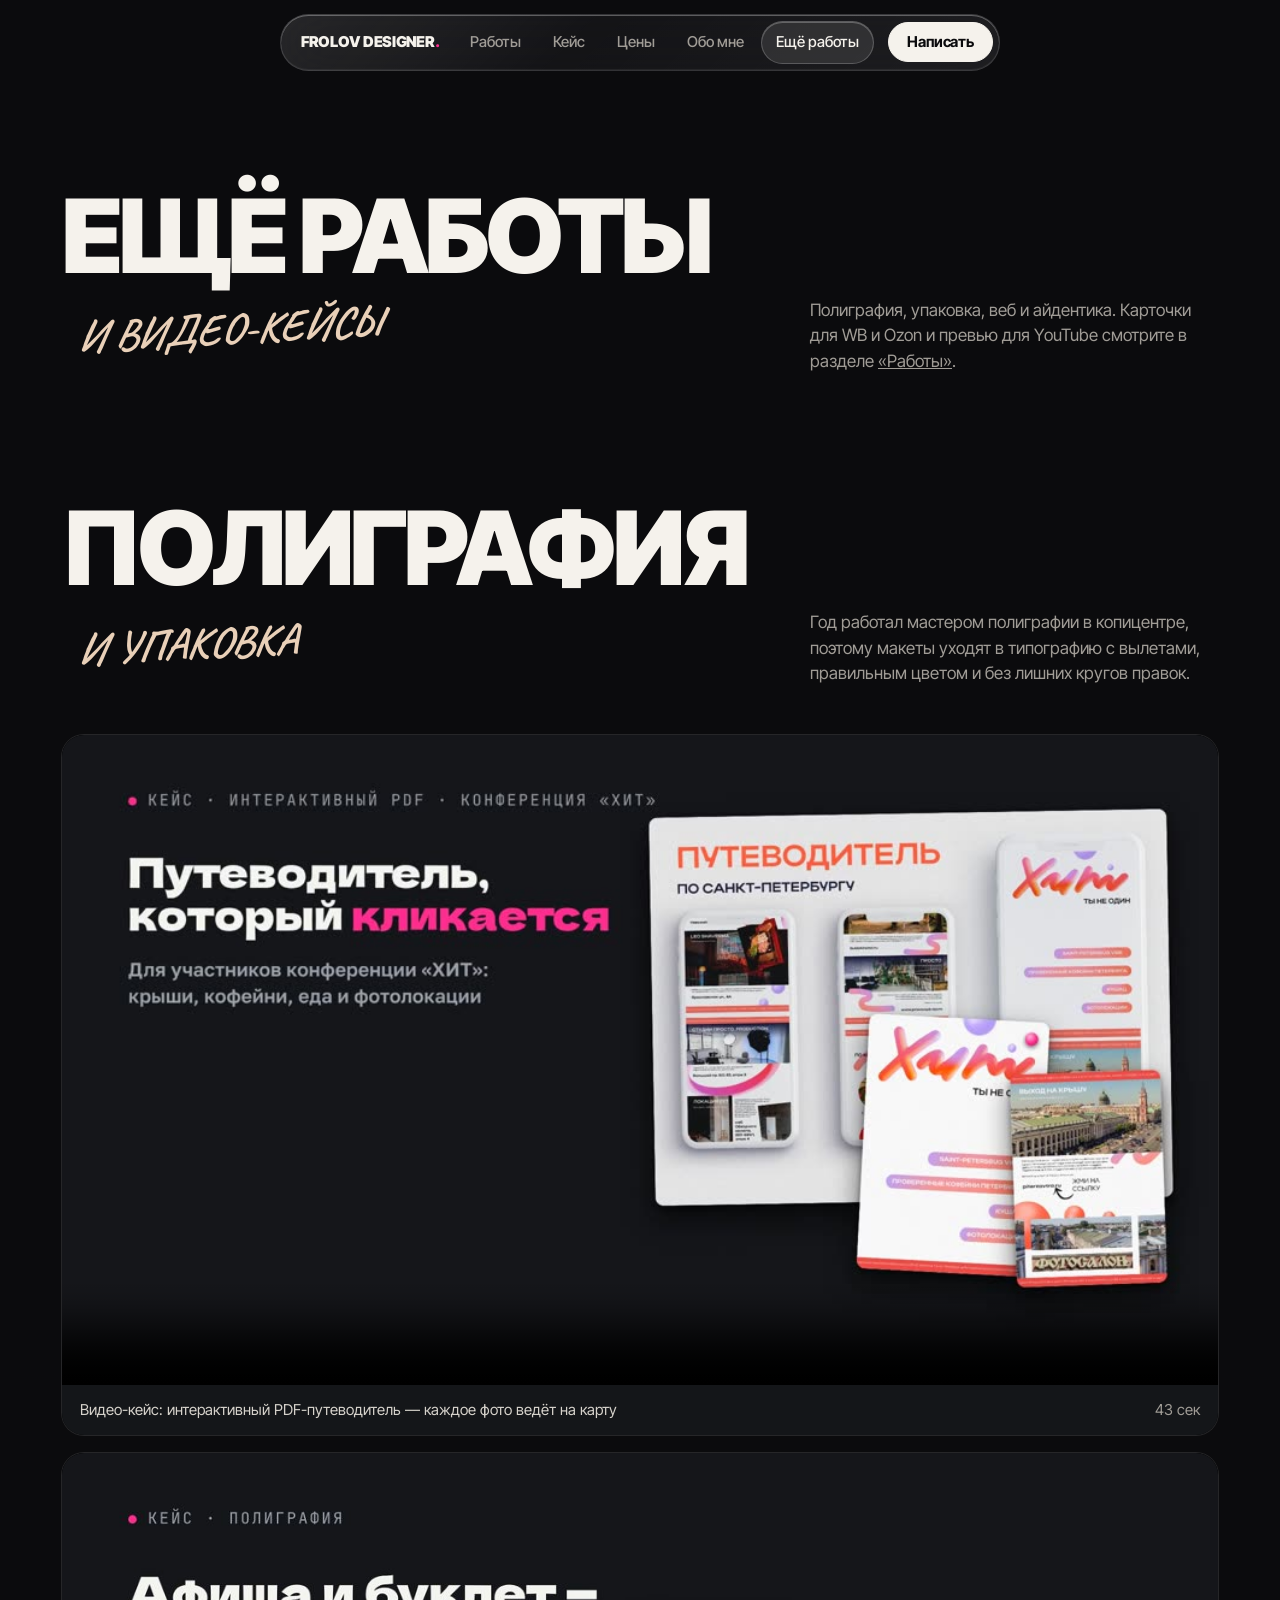
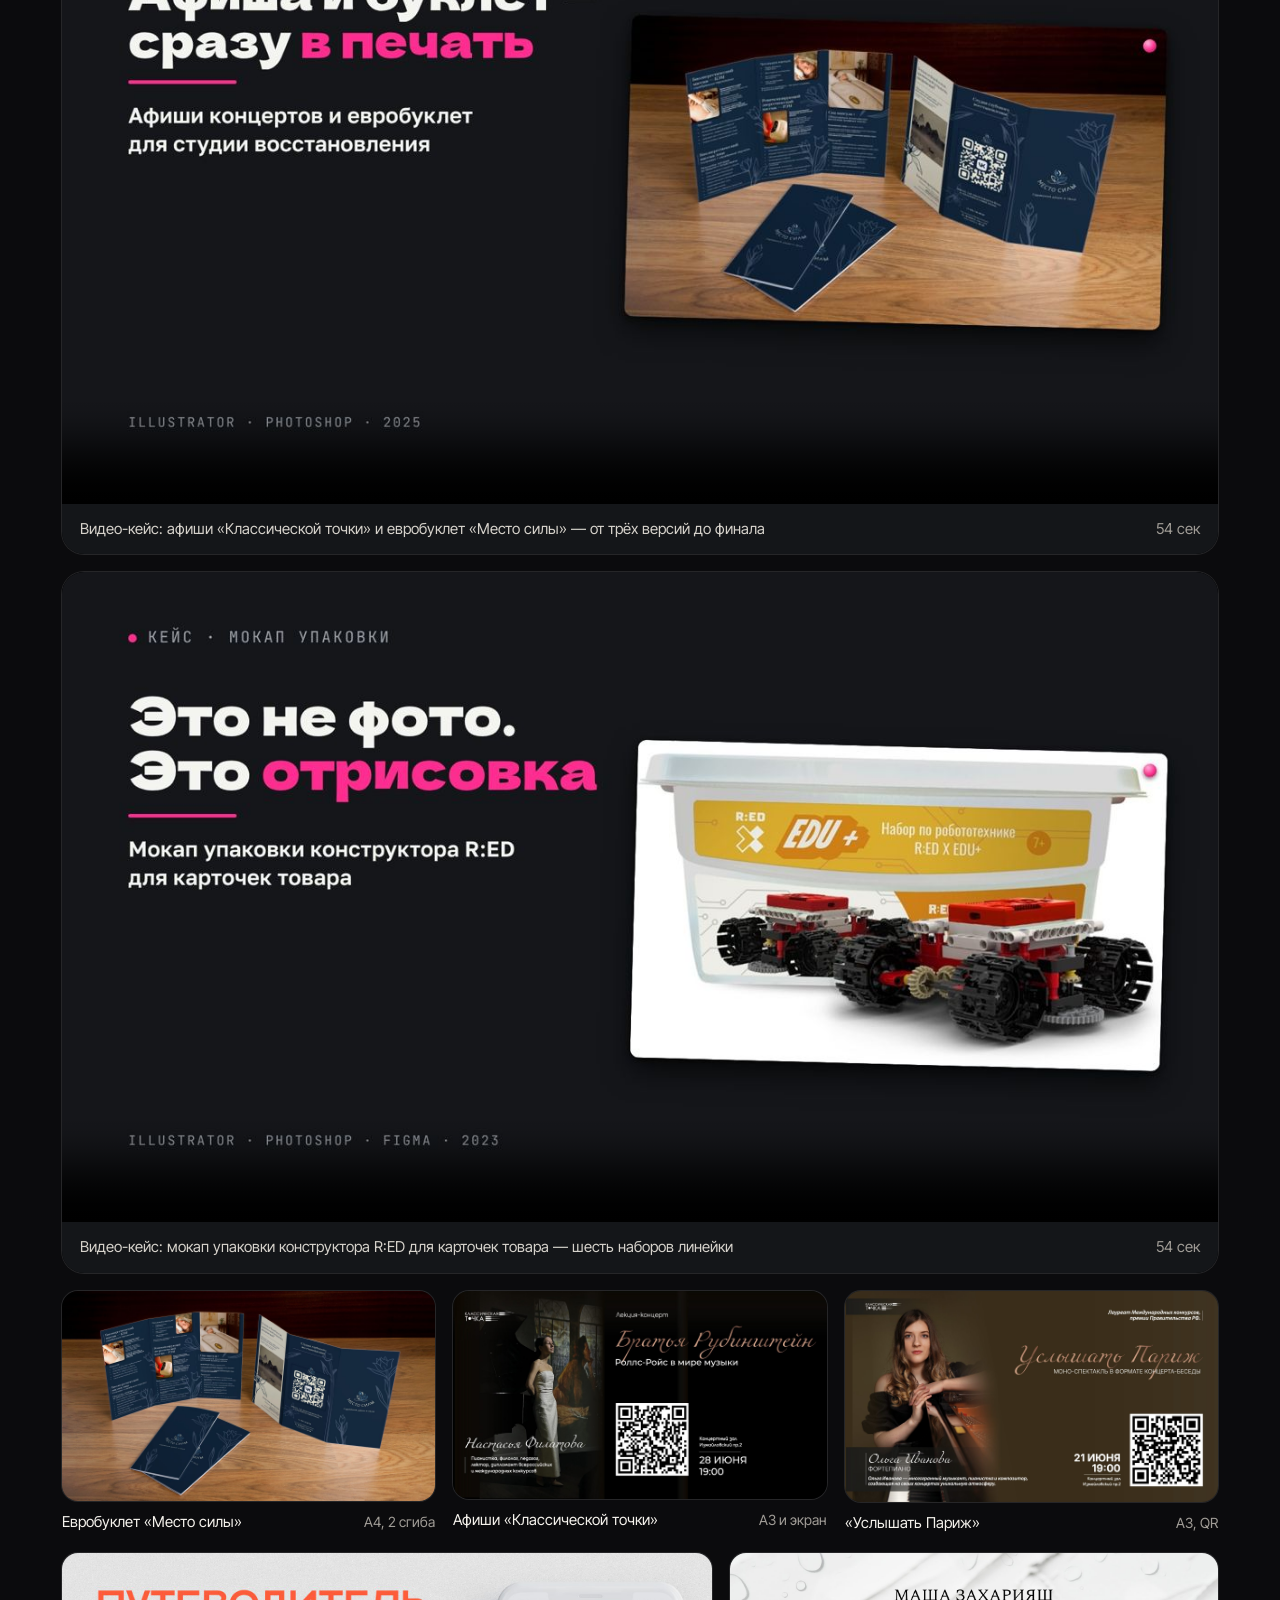
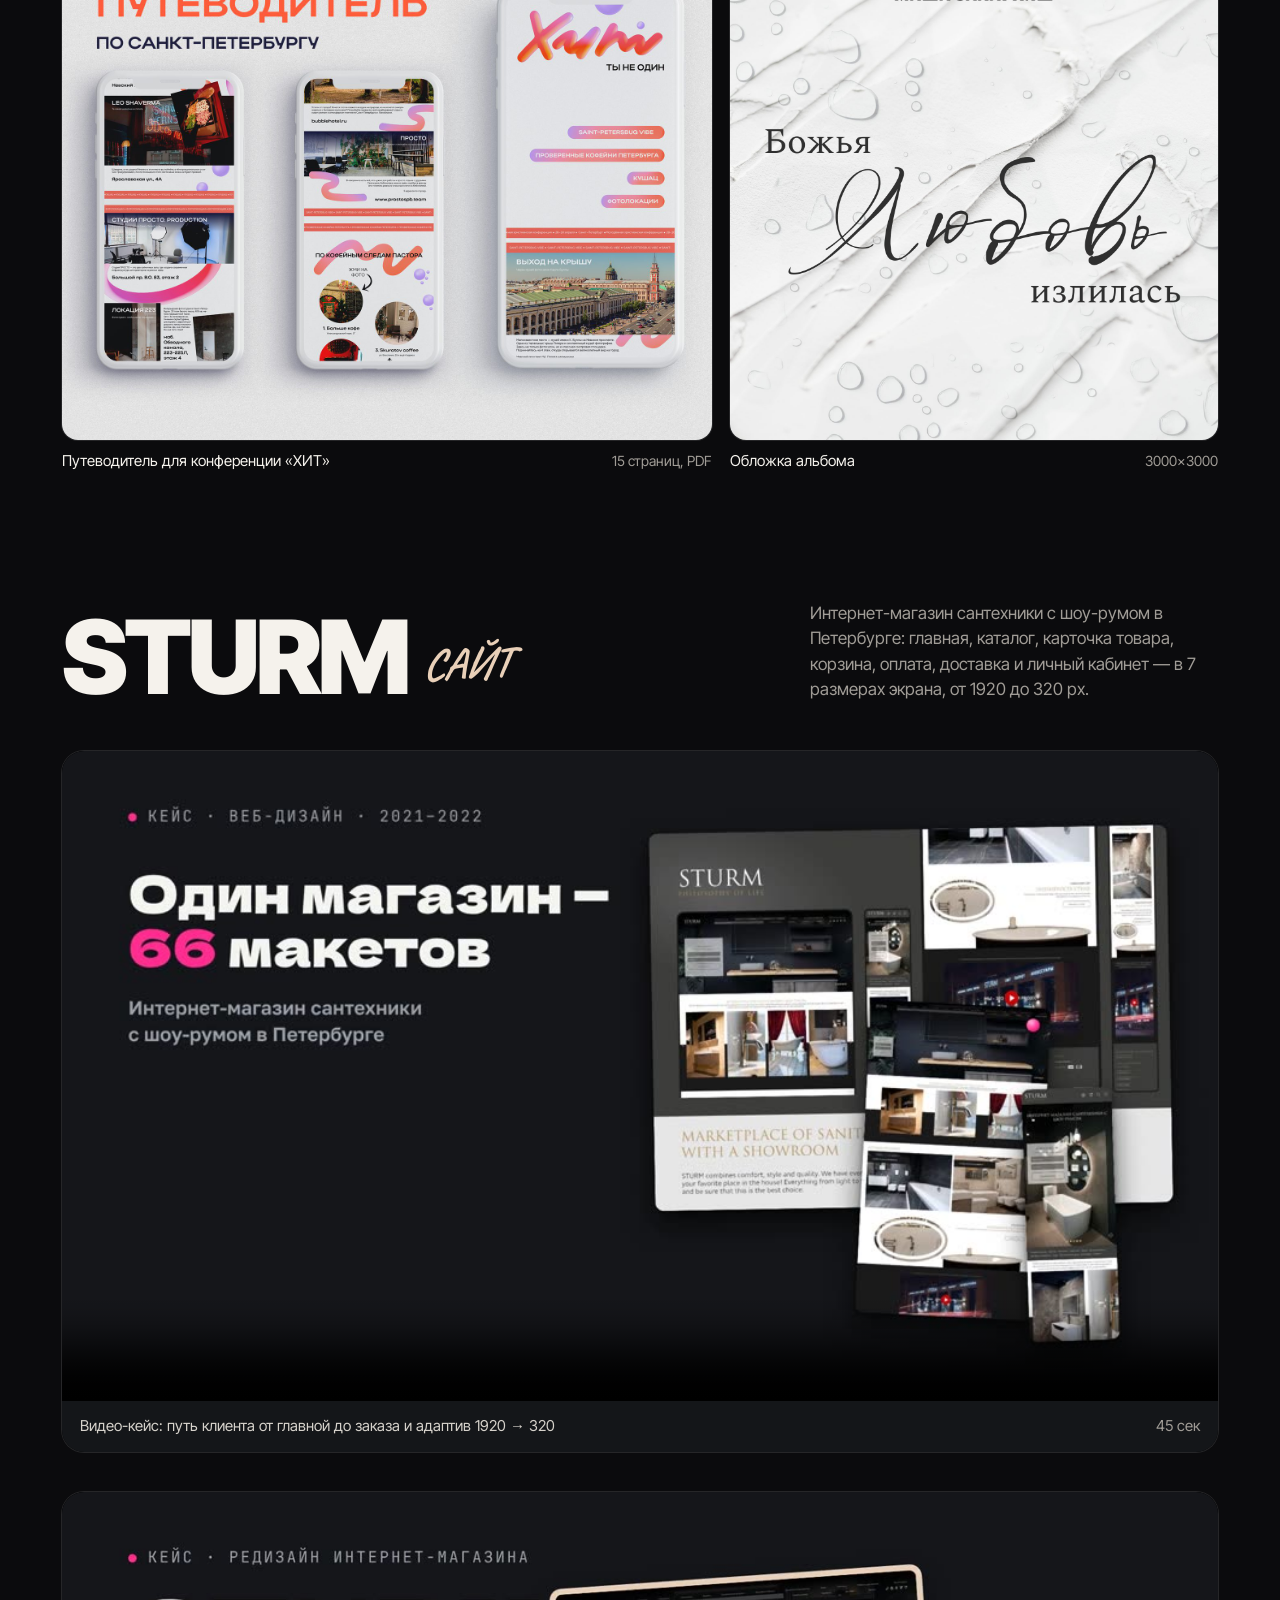
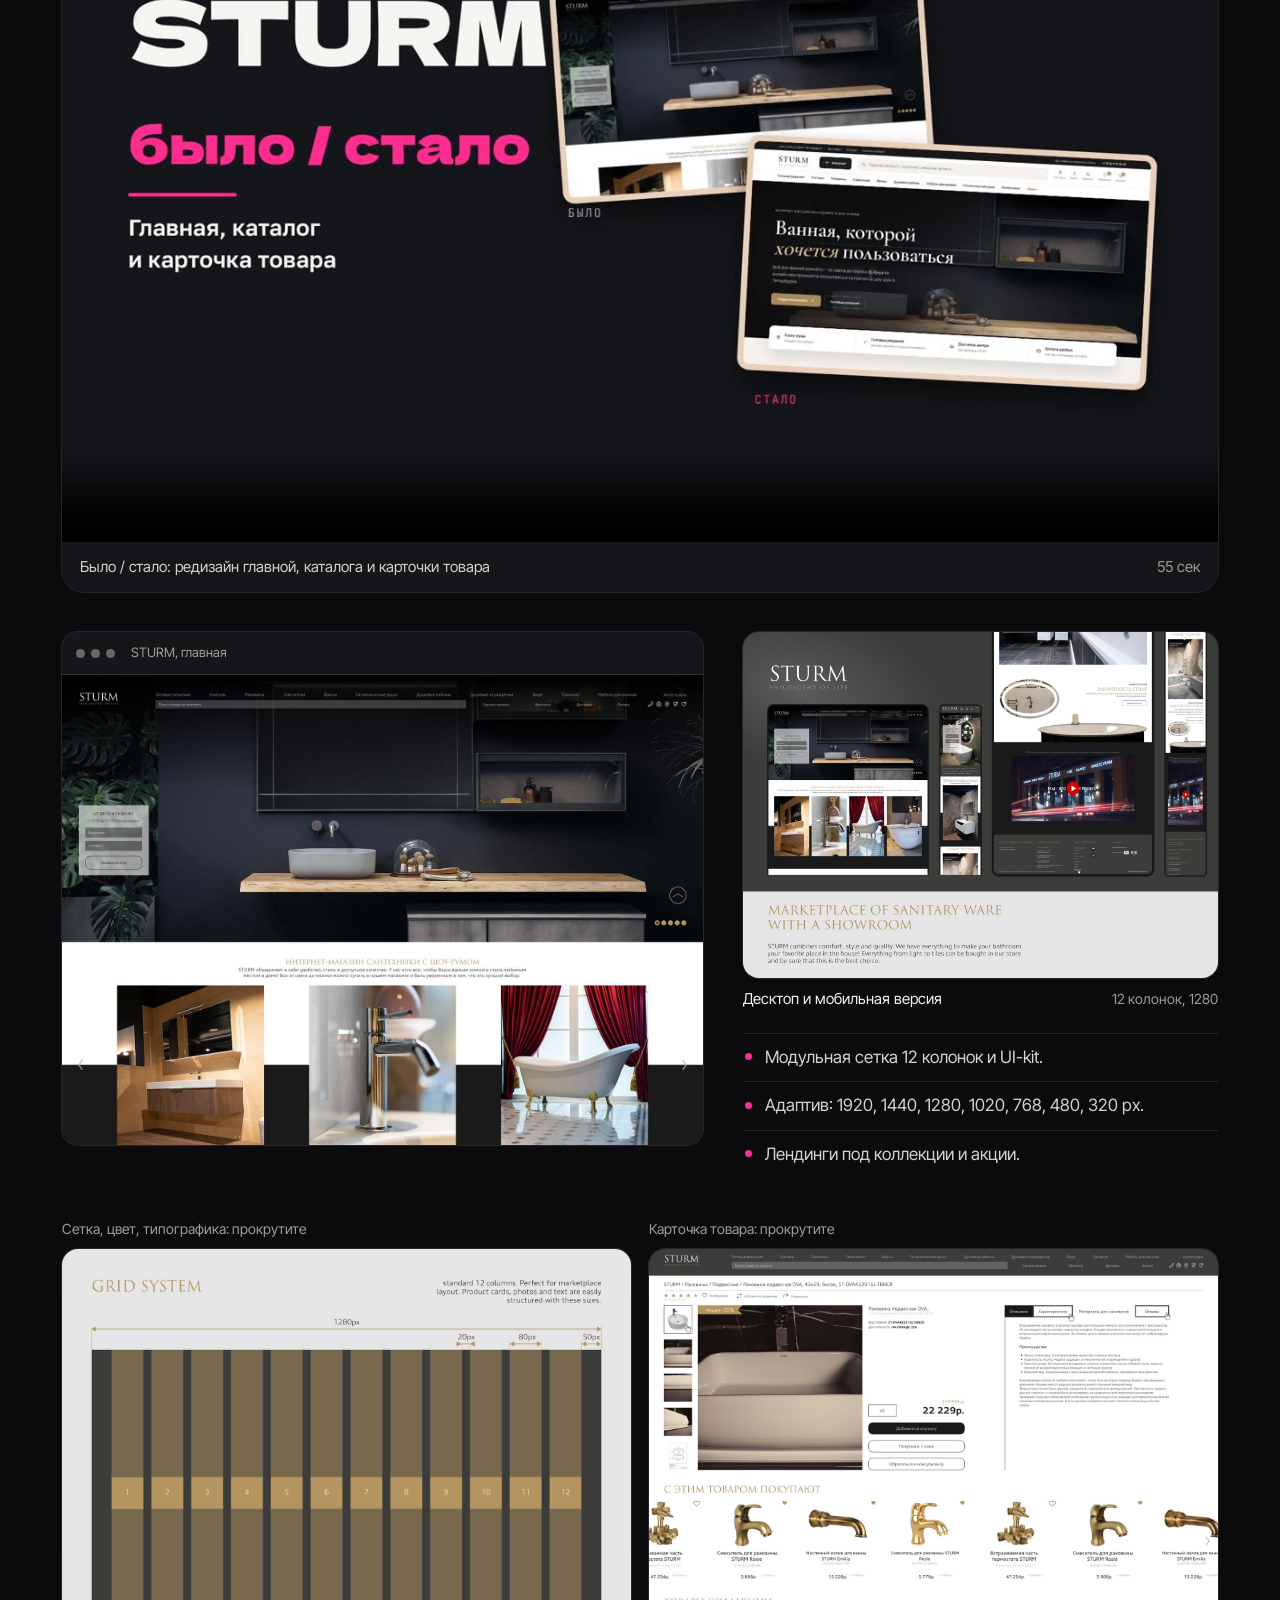
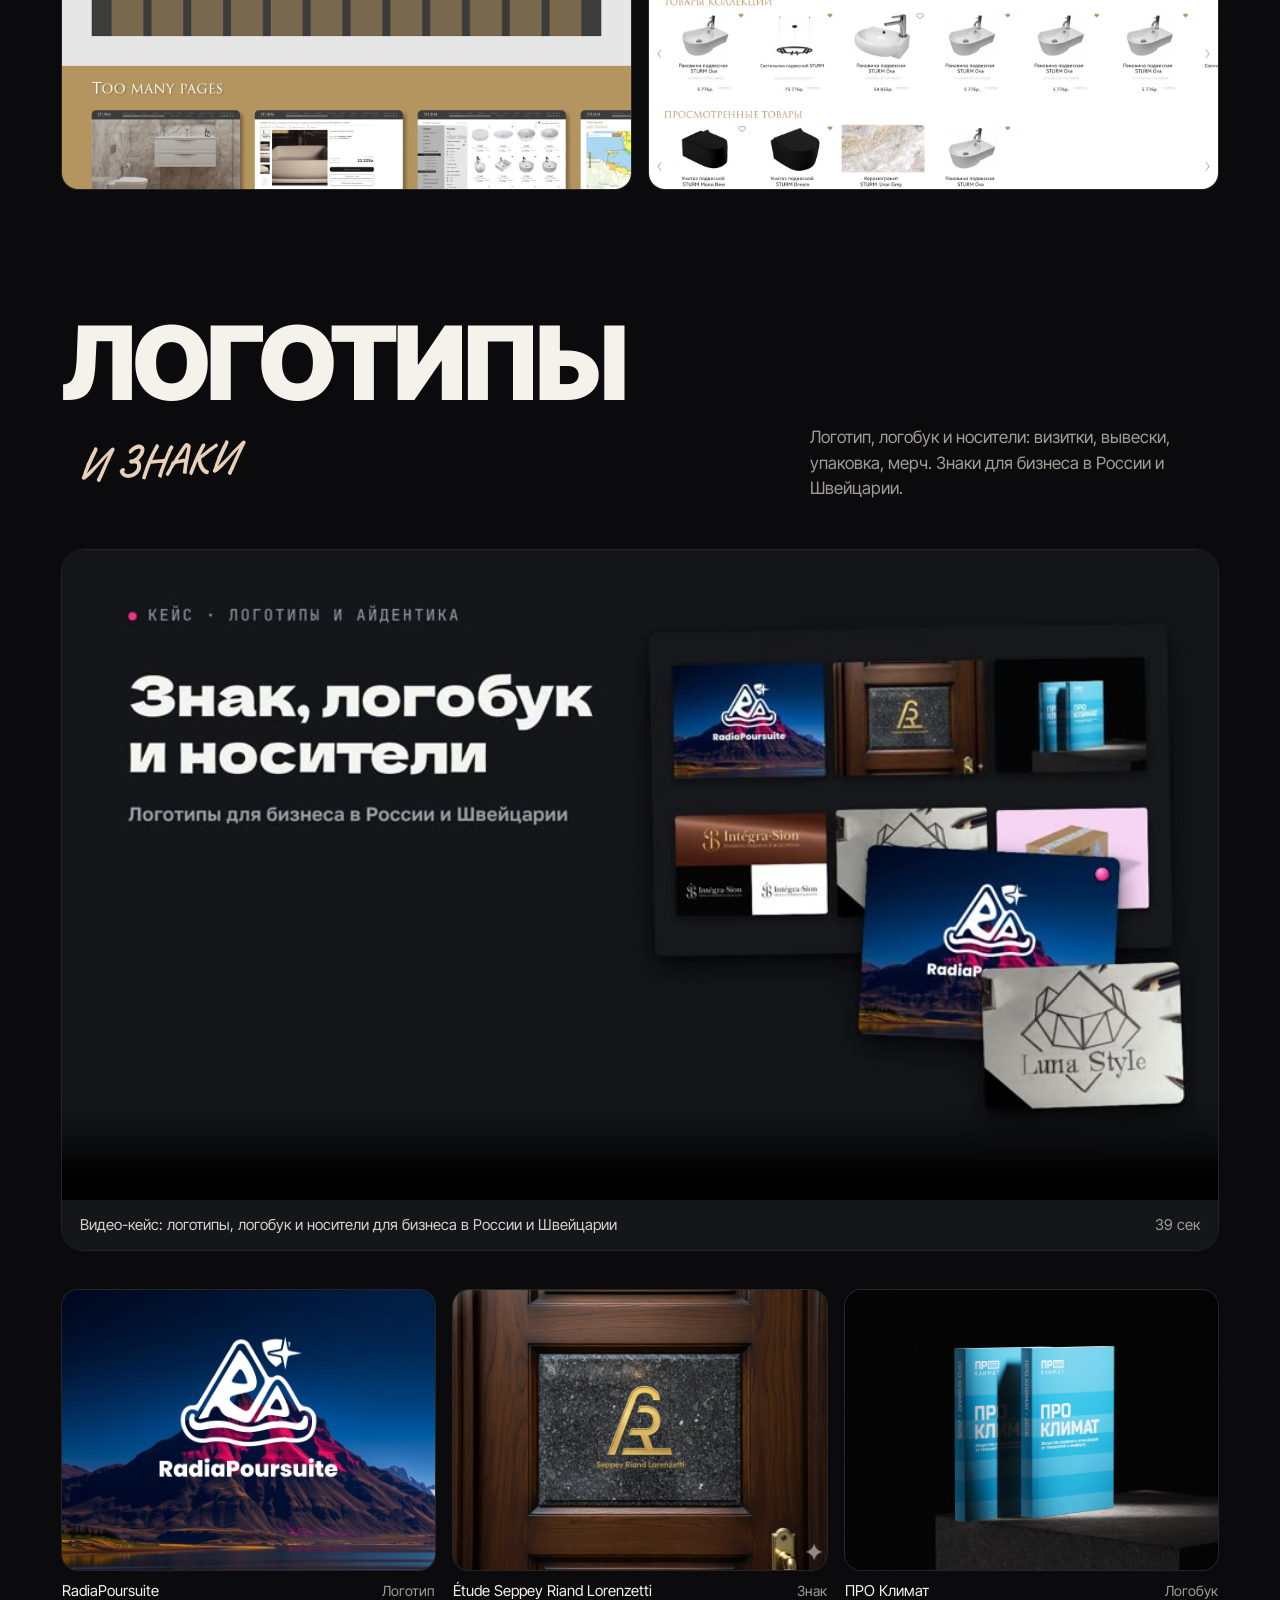
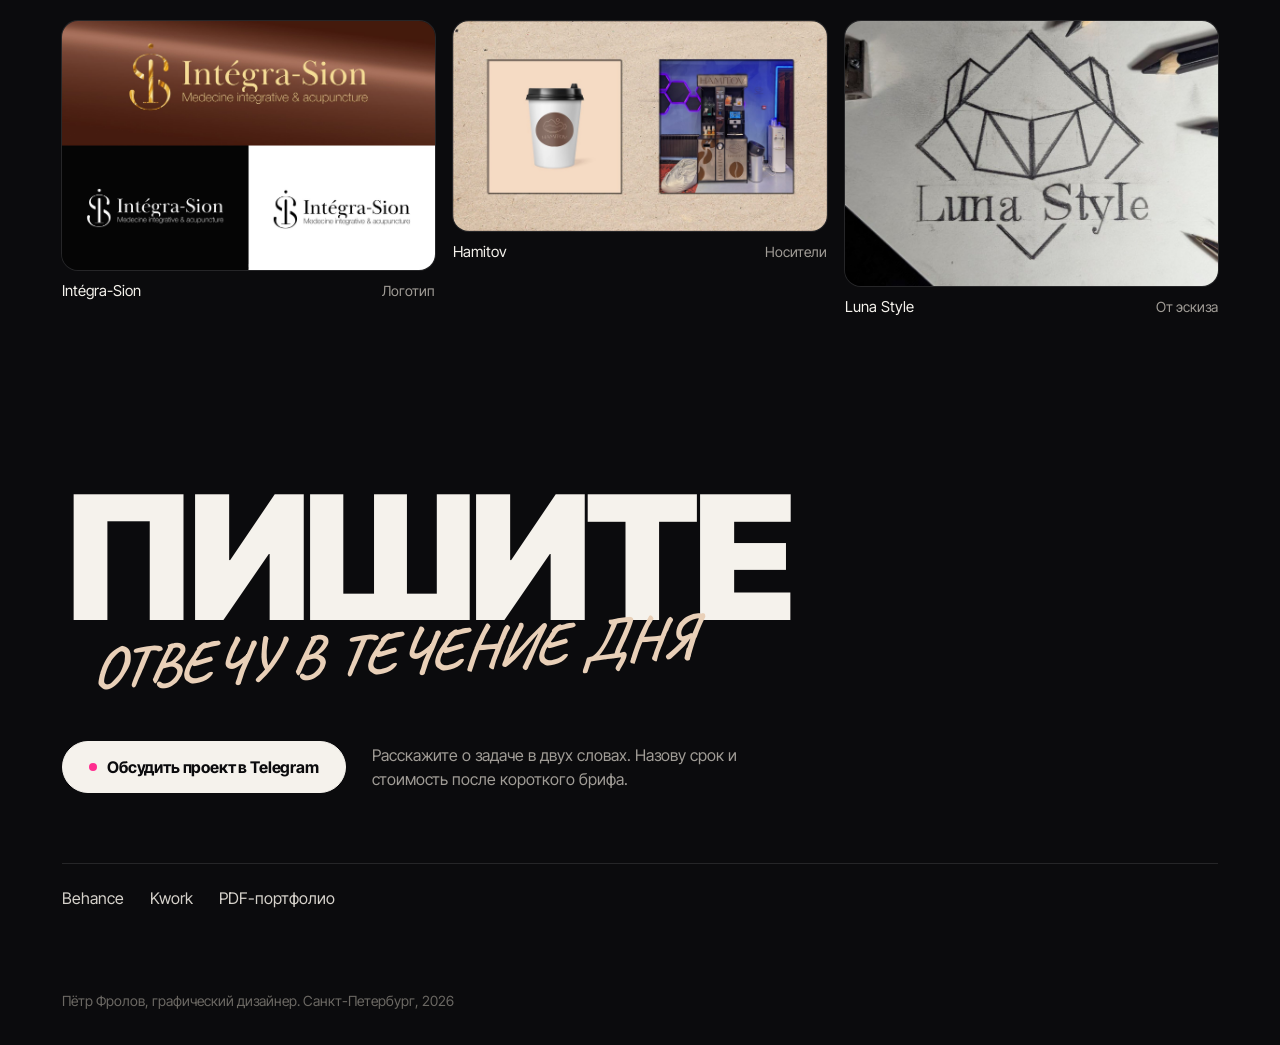
==== commit 00156145: "Редизайн сайта: система «Стекло» Первый экран со стеклом и карточками стикеров, которые можно бросат" ====
--- a/more.html
+++ b/more.html
@@ -1,19 +1,20 @@
 <!doctype html>
 <html lang="ru">
 <head>
-<title>Ещё работы: печать, упаковка, сайты, логотипы — Петр Фролов</title>
-<meta name="description" content="Полиграфия, упаковка, веб-дизайн и логотипы: путеводитель для конференции, этикетки, интернет-магазин STURM, айдентика. Петр Фролов, Санкт-Петербург.">
+<title>Ещё работы: печать, упаковка, сайты, логотипы — Пётр Фролов</title>
+<meta name="description" content="Полиграфия, упаковка, веб-дизайн и логотипы: путеводитель для конференции, афиши, интернет-магазин STURM, айдентика. Пётр Фролов, Санкт-Петербург.">
 <link rel="canonical" href="https://frolovpeter.github.io/portfolio_design/more.html">
-<meta property="og:title" content="Ещё работы — Петр Фролов">
+<meta property="og:title" content="Ещё работы — Пётр Фролов">
 <meta property="og:description" content="Полиграфия, упаковка, веб-дизайн и логотипы.">
 <meta property="og:type" content="website">
 <meta property="og:locale" content="ru_RU">
 <meta property="og:image" content="https://frolovpeter.github.io/portfolio_design/img/sturm_prev.jpg">
 <meta charset="utf-8">
 <meta name="viewport" content="width=device-width, initial-scale=1, viewport-fit=cover">
-<meta name="theme-color" content="#0e0d10">
-<link rel="icon" href="data:image/svg+xml,%3Csvg xmlns='http://www.w3.org/2000/svg' viewBox='0 0 32 32'%3E%3Crect width='32' height='32' rx='7' fill='%23ff2d8f'/%3E%3Ctext x='16' y='23' font-family='Arial' font-weight='900' font-size='18' text-anchor='middle' fill='%230e0d10'%3E%D0%9F%3C/text%3E%3C/svg%3E">
-<link rel="preload" href="fonts/fira-sans-extra-condensed-cyrillic-900-normal.woff2" as="font" type="font/woff2" crossorigin>
+<meta name="theme-color" content="#0b0b0d">
+<link rel="icon" href="data:image/svg+xml,%3Csvg xmlns='http://www.w3.org/2000/svg' viewBox='0 0 32 32'%3E%3Crect width='32' height='32' rx='9' fill='%230b0b0d'/%3E%3Ctext x='14' y='23' font-family='Arial' font-weight='900' font-size='19' text-anchor='middle' fill='%23f5f2ec'%3E%D0%9F%3C/text%3E%3Ccircle cx='25' cy='21' r='3' fill='%23ff2d8f'/%3E%3C/svg%3E">
+<link rel="preload" href="fonts/inter-tight-cyrillic-900-normal.woff2" as="font" type="font/woff2" crossorigin>
+<link rel="preload" href="fonts/caveat-cyrillic-700-normal.woff2" as="font" type="font/woff2" crossorigin>
 <link rel="stylesheet" href="style.css">
 <script>window.YM_ID=114085937;</script>
 <!-- Yandex.Metrika counter -->
@@ -31,127 +32,122 @@
 <!-- /Yandex.Metrika counter -->
 </head>
 <body>
-<div class="atmo" aria-hidden="true"><div class="glow"></div><div class="grain"></div></div>
 
-<header class="top">
-  <div class="wrap">
-    <a class="logo" href="index.html">FROLOV<b>.</b>DESIGN</a>
-    <nav>
-      <a href="index.html">← Главная</a>
-      <a href="#print">Печать</a>
-      <a href="#web">Сайты</a>
-      <a href="#brand">Логотипы</a>
-      <a class="btn p" href="https://t.me/FrolovPetr217?text=%D0%97%D0%B4%D1%80%D0%B0%D0%B2%D1%81%D1%82%D0%B2%D1%83%D0%B9%D1%82%D0%B5%21%20%D0%A5%D0%BE%D1%87%D1%83%20%D0%BE%D0%B1%D1%81%D1%83%D0%B4%D0%B8%D1%82%D1%8C%20%D0%BF%D1%80%D0%BE%D0%B5%D0%BA%D1%82." target="_blank" rel="noopener" data-goal="tg_header">Написать ▸</a>
-    </nav>
-  </div>
+<header class="nav glass" id="nav">
+  <a class="brand" href="index.html">Frolov Designer<i>.</i></a>
+  <nav id="navlinks" aria-label="Разделы">
+    <a href="index.html#work">Работы</a>
+    <a href="index.html#case">Кейс</a>
+    <a href="index.html#prices">Цены</a>
+    <a href="index.html#about">Обо мне</a>
+    <a href="more.html" aria-current="true">Ещё работы</a>
+  </nav>
+  <a class="btn light sm" href="https://t.me/FrolovPetr217?text=%D0%97%D0%B4%D1%80%D0%B0%D0%B2%D1%81%D1%82%D0%B2%D1%83%D0%B9%D1%82%D0%B5%21%20%D0%A5%D0%BE%D1%87%D1%83%20%D0%BE%D0%B1%D1%81%D1%83%D0%B4%D0%B8%D1%82%D1%8C%20%D0%BF%D1%80%D0%BE%D0%B5%D0%BA%D1%82." target="_blank" rel="noopener" data-goal="tg_header">Написать</a>
+  <button class="burger" type="button" aria-expanded="false" aria-controls="navlinks" aria-label="Меню"><span></span><span></span></button>
 </header>
 
 <main id="top">
-<section class="chap" style="padding-top:128px;padding-bottom:0">
+<section class="sec" style="padding-top:clamp(120px,16vw,190px)">
   <div class="wrap">
-    <div class="chead rv" style="margin-bottom:0;border-bottom:0">
-      <div><div class="mono"><b>›</b> Петр Фролов · портфолио</div><h1 class="cond ex" style="font-size:clamp(52px,8vw,120px);margin:26px 0 0">Ещё работы</h1></div>
-      <p>Полиграфия, упаковка, веб и айдентика. Основное направление — карточки и обложки для WB и Ozon, их смотрите <a href="index.html#work" style="color:var(--pink)">на главной</a>.</p>
+    <div class="shead" style="margin-bottom:0">
+      <h1>Ещё работы<span class="hand">и видео-кейсы</span></h1>
+      <p>Полиграфия, упаковка, веб и айдентика. Карточки для WB и Ozon и превью для YouTube смотрите в разделе <a href="index.html#work">«Работы»</a>.</p>
     </div>
   </div>
 </section>
 
-<section class="chap" id="print">
+<section class="sec" id="print">
   <div class="wrap">
-    <div class="chead rv">
-      <div><div class="mono">ПЕЧАТЬ И УПАКОВКА</div><h2 class="cond ex">Полиграфия</h2></div>
+    <div class="shead">
+      <h2>Полиграфия<span class="hand">и упаковка</span></h2>
       <p>Год работал мастером полиграфии в копицентре, поэтому макеты уходят в типографию с вылетами, правильным цветом и без лишних кругов правок.</p>
     </div>
-    <figure class="vid rv" style="margin-bottom:18px">
+    <figure class="vid" style="margin-bottom:18px">
       <video controls muted playsinline preload="metadata" poster="video/guide_poster.jpg" width="1920" height="1080"><source src="video/guide_case.mp4" type="video/mp4"></video>
-      <figcaption><span>Видео-кейс: интерактивный PDF-путеводитель — каждое фото ведёт на карту</span><span class="mono">43 сек</span></figcaption>
+      <figcaption><span>Видео-кейс: интерактивный PDF-путеводитель — каждое фото ведёт на карту</span><span>43 сек</span></figcaption>
     </figure>
-    <figure class="vid rv" style="margin-bottom:18px">
+    <figure class="vid" style="margin-bottom:18px">
       <video controls muted playsinline preload="metadata" poster="video/print_poster.jpg" width="1920" height="1080"><source src="video/print_case.mp4" type="video/mp4"></video>
-      <figcaption><span>Видео-кейс: афиши «Классической точки» и евробуклет «Место силы» — от трёх версий до финала</span><span class="mono">54 сек</span></figcaption>
+      <figcaption><span>Видео-кейс: афиши «Классической точки» и евробуклет «Место силы» — от трёх версий до финала</span><span>54 сек</span></figcaption>
     </figure>
-    <figure class="vid rv" style="margin-bottom:18px">
+    <figure class="vid" style="margin-bottom:18px">
       <video controls muted playsinline preload="metadata" poster="video/red_poster.jpg" width="1920" height="1080"><source src="video/red_case.mp4" type="video/mp4"></video>
-      <figcaption><span>Видео-кейс: мокап упаковки конструктора R:ED для карточек товара — шесть наборов линейки</span><span class="mono">54 сек</span></figcaption>
+      <figcaption><span>Видео-кейс: мокап упаковки конструктора R:ED для карточек товара — шесть наборов линейки</span><span>54 сек</span></figcaption>
     </figure>
-    <div class="grid g2 rv" style="margin-bottom:18px">
-      <figure class="frame"><span class="img"><img src="img/guide.jpg" alt="Путеводитель по Петербургу для конференции ХИТ" loading="lazy" width="1600" height="1200"></span><figcaption><span>Путеводитель для конференции «ХИТ»</span><span class="mono">15 СТР · PDF</span></figcaption></figure>
-      <figure class="frame"><span class="img"><img src="img/booklet.jpg" alt="Евробуклет «Место силы»" loading="lazy" width="1600" height="900"></span><figcaption><span>Евробуклет «Место силы»</span><span class="mono">A4 · 2 СГИБА</span></figcaption></figure>
+    <div class="grid g3" style="margin-bottom:18px">
+      <figure class="frame"><span class="img"><img src="img/booklet.jpg" alt="Евробуклет «Место силы»" loading="lazy" width="1600" height="900"></span><figcaption><span>Евробуклет «Место силы»</span><span>A4, 2 сгиба</span></figcaption></figure>
+      <figure class="frame"><span class="img"><img src="img/poster1.jpg" alt="Афиша «Братья Рубинштейн»" loading="lazy" width="1600" height="892"></span><figcaption><span>Афиши «Классической точки»</span><span>A3 и экран</span></figcaption></figure>
+      <figure class="frame"><span class="img"><img src="img/poster2.jpg" alt="Афиша «Услышать Париж»" loading="lazy" width="1600" height="905"></span><figcaption><span>«Услышать Париж»</span><span>A3, QR</span></figcaption></figure>
     </div>
-    <div class="grid g2 rv" style="margin-bottom:18px">
-      <figure class="frame"><span class="img"><img src="img/poster1.jpg" alt="Афиша «Братья Рубинштейн»" loading="lazy" width="1600" height="892"></span><figcaption><span>Афиши «Классической точки»</span><span class="mono">A3 · ЭКРАН</span></figcaption></figure>
-      <figure class="frame"><span class="img"><img src="img/poster2.jpg" alt="Афиша «Услышать Париж»" loading="lazy" width="1600" height="905"></span><figcaption><span>«Услышать Париж»</span><span class="mono">A3 · QR</span></figcaption></figure>
-    </div>
-    <div class="grid g3 rv">
-      <figure class="frame"><span class="img"><img src="img/spice1.jpg" alt="Этикетка «Азиатские травы»" loading="lazy" width="1600" height="1600"></span><figcaption><span>Линейка из 10 приправ</span><span class="mono">60×70 ММ</span></figcaption></figure>
-      <figure class="frame"><span class="img"><img src="img/spice2.jpg" alt="Этикетка «Паприка»" loading="lazy" width="1600" height="1600"></span><figcaption><span>Этикетка «Паприка»</span><span class="mono">60×70 ММ</span></figcaption></figure>
-      <figure class="frame"><span class="img"><img src="img/album.jpg" alt="Обложка альбома" loading="lazy" width="1500" height="1500"></span><figcaption><span>Обложка альбома</span><span class="mono">3000×3000</span></figcaption></figure>
+    <div class="grid g43">
+      <figure class="frame"><span class="img"><img src="img/guide.jpg" alt="Путеводитель по Петербургу для конференции ХИТ" loading="lazy" width="1600" height="1200"></span><figcaption><span>Путеводитель для конференции «ХИТ»</span><span>15 страниц, PDF</span></figcaption></figure>
+      <figure class="frame"><span class="img"><img src="img/album.jpg" alt="Обложка альбома" loading="lazy" width="1500" height="1500"></span><figcaption><span>Обложка альбома</span><span>3000×3000</span></figcaption></figure>
     </div>
   </div>
 </section>
 
-<section class="chap" id="web">
+<section class="sec" id="web">
   <div class="wrap">
-    <div class="chead rv">
-      <div><div class="mono">ВЕБ</div><h2 class="cond ex">STURM</h2></div>
+    <div class="shead">
+      <h2>STURM<span class="hand">сайт</span></h2>
       <p>Интернет-магазин сантехники с шоу-румом в Петербурге: главная, каталог, карточка товара, корзина, оплата, доставка и личный кабинет — в 7 размерах экрана, от 1920 до 320 px.</p>
     </div>
-    <figure class="vid rv" style="margin-bottom:40px">
+    <figure class="vid" style="margin-bottom:40px">
       <video controls muted playsinline preload="metadata" poster="video/sturm_poster.jpg" width="1920" height="1080"><source src="video/sturm_case.mp4" type="video/mp4"></video>
-      <figcaption><span>Видео-кейс: путь клиента от главной до заказа и адаптив 1920 → 320</span><span class="mono">45 сек</span></figcaption>
+      <figcaption><span>Видео-кейс: путь клиента от главной до заказа и адаптив 1920 → 320</span><span>45 сек</span></figcaption>
     </figure>
-    <figure class="vid rv" style="margin-bottom:40px">
+    <figure class="vid" style="margin-bottom:40px">
       <video controls muted playsinline preload="metadata" poster="video/sturm_ba_poster.jpg" width="1920" height="1080"><source src="video/sturm_ba.mp4" type="video/mp4"></video>
-      <figcaption><span>Было / стало: редизайн главной, каталога и карточки товара</span><span class="mono">55 сек</span></figcaption>
+      <figcaption><span>Было / стало: редизайн главной, каталога и карточки товара</span><span>55 сек</span></figcaption>
     </figure>
-    <div class="case rv">
-      <div class="browser"><div class="bar"><i></i><i></i><i></i><span class="mono">STURM · ГЛАВНАЯ</span></div>
+    <div class="case">
+      <div class="browser"><div class="bar"><i></i><i></i><i></i><span>STURM, главная</span></div>
         <div class="view" tabindex="0" aria-label="Главная страница STURM"><img src="img/sturm_main.jpg" alt="Главная страница STURM" loading="lazy" width="1600" height="3158"></div></div>
       <div>
-        <figure class="frame"><span class="img"><img src="img/sturm_prev.jpg" alt="STURM на ноутбуке, планшете и смартфоне" loading="lazy" width="1600" height="1167"></span><figcaption><span>Десктоп и мобильная версия</span><span class="mono">12 КОЛ · 1280</span></figcaption></figure>
-        <ul style="list-style:none;padding:0;margin:18px 0 0">
-          <li style="padding:10px 0 10px 26px;border-top:1px solid var(--line);position:relative"><span class="pink" style="position:absolute;left:0">▸</span>Модульная сетка 12 колонок и UI-kit.</li>
-          <li style="padding:10px 0 10px 26px;border-top:1px solid var(--line);position:relative"><span class="pink" style="position:absolute;left:0">▸</span>Адаптив: 1920, 1440, 1280, 1020, 768, 480, 320 px.</li>
-          <li style="padding:10px 0 10px 26px;border-top:1px solid var(--line);position:relative"><span class="pink" style="position:absolute;left:0">▸</span>Лендинги под коллекции и акции.</li>
+        <figure class="frame"><span class="img"><img src="img/sturm_prev.jpg" alt="STURM на ноутбуке, планшете и смартфоне" loading="lazy" width="1600" height="1167"></span><figcaption><span>Десктоп и мобильная версия</span><span>12 колонок, 1280</span></figcaption></figure>
+        <ul class="ticks">
+          <li>Модульная сетка 12 колонок и UI-kit.</li>
+          <li>Адаптив: 1920, 1440, 1280, 1020, 768, 480, 320 px.</li>
+          <li>Лендинги под коллекции и акции.</li>
         </ul>
       </div>
     </div>
-    <div class="grid g2 rv">
-      <div><span class="mono" style="display:block;margin-bottom:10px">СЕТКА, ЦВЕТ, ТИПОГРАФИКА · ПРОКРУТИТЕ</span><div class="strip" tabindex="0" aria-label="Кейс STURM: сетка и стиль"><img src="img/sturm_case.jpg" alt="Сетка, стиль и адаптив сайта STURM" loading="lazy" width="1600" height="5941"></div></div>
-      <div><span class="mono" style="display:block;margin-bottom:10px">КАРТОЧКА ТОВАРА · ПРОКРУТИТЕ</span><div class="strip" tabindex="0" aria-label="Карточка товара STURM"><img src="img/sturm_card.jpg" alt="Карточка товара STURM" loading="lazy" width="1600" height="2521"></div></div>
+    <div class="grid g2">
+      <div><span class="cap">Сетка, цвет, типографика: прокрутите</span><div class="strip" tabindex="0" aria-label="Кейс STURM: сетка и стиль"><img src="img/sturm_case.jpg" alt="Сетка, стиль и адаптив сайта STURM" loading="lazy" width="1600" height="5941"></div></div>
+      <div><span class="cap">Карточка товара: прокрутите</span><div class="strip" tabindex="0" aria-label="Карточка товара STURM"><img src="img/sturm_card.jpg" alt="Карточка товара STURM" loading="lazy" width="1600" height="2521"></div></div>
     </div>
   </div>
 </section>
 
-<section class="chap" id="brand">
+<section class="sec" id="brand">
   <div class="wrap">
-    <div class="chead rv">
-      <div><div class="mono">АЙДЕНТИКА</div><h2 class="cond ex">Логотипы</h2></div>
+    <div class="shead">
+      <h2>Логотипы<span class="hand">и знаки</span></h2>
       <p>Логотип, логобук и носители: визитки, вывески, упаковка, мерч. Знаки для бизнеса в России и Швейцарии.</p>
     </div>
-    <figure class="vid rv" style="margin-bottom:40px">
+    <figure class="vid" style="margin-bottom:40px">
       <video controls muted playsinline preload="metadata" poster="video/logo_poster.jpg" width="1920" height="1080"><source src="video/logo_case.mp4" type="video/mp4"></video>
-      <figcaption><span>Видео-кейс: логотипы, логобук и носители для бизнеса в России и Швейцарии</span><span class="mono">39 сек</span></figcaption>
+      <figcaption><span>Видео-кейс: логотипы, логобук и носители для бизнеса в России и Швейцарии</span><span>39 сек</span></figcaption>
     </figure>
-    <div class="grid g3 rv">
-      <figure class="frame"><span class="img"><img src="img/radia.jpg" alt="Логотип RadiaPoursuite" loading="lazy" width="1600" height="1200"></span><figcaption><span>RadiaPoursuite</span><span class="mono">ЛОГОТИП</span></figcaption></figure>
-      <figure class="frame"><span class="img"><img src="img/etude.jpg" alt="Знак Étude Seppey Riand Lorenzetti" loading="lazy" width="1600" height="1200"></span><figcaption><span>Étude Seppey Riand Lorenzetti</span><span class="mono">ЗНАК</span></figcaption></figure>
-      <figure class="frame"><span class="img"><img src="img/proclimat.jpg" alt="Логобук «ПРО Климат»" loading="lazy" width="1600" height="1200"></span><figcaption><span>ПРО Климат</span><span class="mono">ЛОГОБУК</span></figcaption></figure>
-      <figure class="frame"><span class="img"><img src="img/integra.jpg" alt="Логотип Intégra-Sion" loading="lazy" width="1600" height="1067"></span><figcaption><span>Intégra-Sion</span><span class="mono">ЛОГОТИП</span></figcaption></figure>
-      <figure class="frame"><span class="img"><img src="img/hamitov.jpg" alt="Hamitov: логотип на носителях" loading="lazy" width="1600" height="900"></span><figcaption><span>Hamitov</span><span class="mono">НОСИТЕЛИ</span></figcaption></figure>
-      <figure class="frame"><span class="img"><img src="img/logo10.jpg" alt="Логотип Luna Style: от карандашного эскиза к вектору" loading="lazy" width="1600" height="1138"></span><figcaption><span>Luna Style</span><span class="mono">ОТ ЭСКИЗА</span></figcaption></figure>
+    <div class="grid g3">
+      <figure class="frame"><span class="img"><img src="img/radia.jpg" alt="Логотип RadiaPoursuite" loading="lazy" width="1600" height="1200"></span><figcaption><span>RadiaPoursuite</span><span>Логотип</span></figcaption></figure>
+      <figure class="frame"><span class="img"><img src="img/etude.jpg" alt="Знак Étude Seppey Riand Lorenzetti" loading="lazy" width="1600" height="1200"></span><figcaption><span>Étude Seppey Riand Lorenzetti</span><span>Знак</span></figcaption></figure>
+      <figure class="frame"><span class="img"><img src="img/proclimat.jpg" alt="Логобук «ПРО Климат»" loading="lazy" width="1600" height="1200"></span><figcaption><span>ПРО Климат</span><span>Логобук</span></figcaption></figure>
+      <figure class="frame"><span class="img"><img src="img/integra.jpg" alt="Логотип Intégra-Sion" loading="lazy" width="1600" height="1067"></span><figcaption><span>Intégra-Sion</span><span>Логотип</span></figcaption></figure>
+      <figure class="frame"><span class="img"><img src="img/hamitov.jpg" alt="Hamitov: логотип на носителях" loading="lazy" width="1600" height="900"></span><figcaption><span>Hamitov</span><span>Носители</span></figcaption></figure>
+      <figure class="frame"><span class="img"><img src="img/logo10.jpg" alt="Логотип Luna Style: от карандашного эскиза к вектору" loading="lazy" width="1600" height="1138"></span><figcaption><span>Luna Style</span><span>От эскиза</span></figcaption></figure>
     </div>
   </div>
 </section>
 
-<section class="final chap" id="contact">
+<section class="final" id="contact">
   <div class="wrap">
-    <div class="mono">ОТВЕЧАЮ В ТЕЧЕНИЕ ДНЯ</div>
-    <h2 class="cond">Пишите.</h2>
-    <div class="rule"></div>
-    <a class="btn p big" href="https://t.me/FrolovPetr217?text=%D0%97%D0%B4%D1%80%D0%B0%D0%B2%D1%81%D1%82%D0%B2%D1%83%D0%B9%D1%82%D0%B5%21%20%D0%A5%D0%BE%D1%87%D1%83%20%D0%BE%D0%B1%D1%81%D1%83%D0%B4%D0%B8%D1%82%D1%8C%20%D0%BF%D1%80%D0%BE%D0%B5%D0%BA%D1%82." target="_blank" rel="noopener" data-goal="tg_final">Обсудить проект в Telegram ▸</a>
+    <h2>Пишите<span class="hand">отвечу в течение дня</span></h2>
+    <div class="row">
+      <a class="btn light" href="https://t.me/FrolovPetr217?text=%D0%97%D0%B4%D1%80%D0%B0%D0%B2%D1%81%D1%82%D0%B2%D1%83%D0%B9%D1%82%D0%B5%21%20%D0%A5%D0%BE%D1%87%D1%83%20%D0%BE%D0%B1%D1%81%D1%83%D0%B4%D0%B8%D1%82%D1%8C%20%D0%BF%D1%80%D0%BE%D0%B5%D0%BA%D1%82." target="_blank" rel="noopener" data-goal="tg_final"><span class="dot"></span>Обсудить проект в Telegram</a>
+      <p>Расскажите о задаче в двух словах. Назову срок и стоимость после короткого брифа.</p>
+    </div>
     <div class="alt">
-      <a href="index.html">На главную</a>
       <a href="https://www.behance.net/frolovpetr" target="_blank" rel="noopener">Behance</a>
       <a href="https://kwork.ru/user/frolovpetr" target="_blank" rel="noopener">Kwork</a>
       <a href="portfolio.pdf" download="Фролов_Петр_Портфолио.pdf">PDF-портфолио</a>
@@ -159,9 +155,9 @@
   </div>
 </section>
 </main>
-<footer><div class="wrap mono">ПЕТР ФРОЛОВ · ГРАФИЧЕСКИЙ ДИЗАЙНЕР · САНКТ-ПЕТЕРБУРГ · 2026</div></footer>
+<footer><div class="wrap">Пётр Фролов, графический дизайнер. Санкт-Петербург, 2026</div></footer>
 
-<div class="lb" id="lb" hidden><button type="button" id="lbclose">Закрыть</button><img id="lbimg" alt=""></div>
+<div class="lb" id="lb" hidden><button class="btn sm" type="button" id="lbclose">Закрыть</button></div>
 <script src="app.js"></script>
 </body>
 </html>
--- a/style.css
+++ b/style.css
@@ -1,247 +1,292 @@
-/* Layout: HUD-рамка поверх страницы, секции как «главы» с моно-метками, тяжёлый узкий гротеск с выдавленной розовой тенью, сканер по ячейкам услуг */
-@font-face{font-family:"Cond";font-weight:800;font-display:swap;src:url(fonts/fira-sans-extra-condensed-cyrillic-800-normal.woff2) format("woff2");unicode-range:U+0400-045F,U+0490-0491,U+04B0-04B1,U+2116}
-@font-face{font-family:"Cond";font-weight:800;font-display:swap;src:url(fonts/fira-sans-extra-condensed-latin-800-normal.woff2) format("woff2");unicode-range:U+0000-00FF,U+2000-206F,U+20BD,U+2212}
-@font-face{font-family:"Cond";font-weight:900;font-display:swap;src:url(fonts/fira-sans-extra-condensed-cyrillic-900-normal.woff2) format("woff2");unicode-range:U+0400-045F,U+0490-0491,U+04B0-04B1,U+2116}
-@font-face{font-family:"Cond";font-weight:900;font-display:swap;src:url(fonts/fira-sans-extra-condensed-latin-900-normal.woff2) format("woff2");unicode-range:U+0000-00FF,U+2000-206F,U+20BD,U+2212}
-@font-face{font-family:"Golos";font-weight:400;font-display:swap;src:url(fonts/golos-text-cyrillic-400-normal.woff2) format("woff2");unicode-range:U+0400-045F,U+0490-0491,U+04B0-04B1,U+2116}
-@font-face{font-family:"Golos";font-weight:400;font-display:swap;src:url(fonts/golos-text-latin-400-normal.woff2) format("woff2");unicode-range:U+0000-00FF,U+2000-206F,U+20BD,U+2212}
-@font-face{font-family:"Golos";font-weight:600;font-display:swap;src:url(fonts/golos-text-cyrillic-600-normal.woff2) format("woff2");unicode-range:U+0400-045F,U+0490-0491,U+04B0-04B1,U+2116}
-@font-face{font-family:"Golos";font-weight:600;font-display:swap;src:url(fonts/golos-text-latin-600-normal.woff2) format("woff2");unicode-range:U+0000-00FF,U+2000-206F,U+20BD,U+2212}
-@font-face{font-family:"Mono";font-weight:400;font-display:swap;src:url(fonts/jetbrains-mono-cyrillic-400-normal.woff2) format("woff2");unicode-range:U+0400-045F,U+0490-0491,U+04B0-04B1,U+2116}
-@font-face{font-family:"Mono";font-weight:400;font-display:swap;src:url(fonts/jetbrains-mono-latin-400-normal.woff2) format("woff2");unicode-range:U+0000-00FF,U+2000-206F,U+20BD,U+2212}
-@font-face{font-family:"Mono";font-weight:600;font-display:swap;src:url(fonts/jetbrains-mono-cyrillic-600-normal.woff2) format("woff2");unicode-range:U+0400-045F,U+0490-0491,U+04B0-04B1,U+2116}
-@font-face{font-family:"Mono";font-weight:600;font-display:swap;src:url(fonts/jetbrains-mono-latin-600-normal.woff2) format("woff2");unicode-range:U+0000-00FF,U+2000-206F,U+20BD,U+2212}
+/* Пётр Фролов — портфолио. Система «Стекло»: чёрная сцена, дымчатое стекло, тяжёлый гротеск + маркерная пропись. */
+@font-face{font-family:"Tight";font-weight:400;font-display:swap;src:url(fonts/inter-tight-cyrillic-400-normal.woff2) format("woff2");unicode-range:U+0301,U+0400-045F,U+0490-0491,U+04B0-04B1,U+2116}
+@font-face{font-family:"Tight";font-weight:400;font-display:swap;src:url(fonts/inter-tight-latin-400-normal.woff2) format("woff2");unicode-range:U+0000-00FF,U+0131,U+2000-206F,U+20AC,U+20BD,U+2122,U+2190-2193,U+2212}
+@font-face{font-family:"Tight";font-weight:500;font-display:swap;src:url(fonts/inter-tight-cyrillic-500-normal.woff2) format("woff2");unicode-range:U+0301,U+0400-045F,U+0490-0491,U+04B0-04B1,U+2116}
+@font-face{font-family:"Tight";font-weight:500;font-display:swap;src:url(fonts/inter-tight-latin-500-normal.woff2) format("woff2");unicode-range:U+0000-00FF,U+0131,U+2000-206F,U+20AC,U+20BD,U+2122,U+2190-2193,U+2212}
+@font-face{font-family:"Tight";font-weight:700;font-display:swap;src:url(fonts/inter-tight-cyrillic-700-normal.woff2) format("woff2");unicode-range:U+0301,U+0400-045F,U+0490-0491,U+04B0-04B1,U+2116}
+@font-face{font-family:"Tight";font-weight:700;font-display:swap;src:url(fonts/inter-tight-latin-700-normal.woff2) format("woff2");unicode-range:U+0000-00FF,U+0131,U+2000-206F,U+20AC,U+20BD,U+2122,U+2190-2193,U+2212}
+@font-face{font-family:"Tight";font-weight:900;font-display:swap;src:url(fonts/inter-tight-cyrillic-900-normal.woff2) format("woff2");unicode-range:U+0301,U+0400-045F,U+0490-0491,U+04B0-04B1,U+2116}
+@font-face{font-family:"Tight";font-weight:900;font-display:swap;src:url(fonts/inter-tight-latin-900-normal.woff2) format("woff2");unicode-range:U+0000-00FF,U+0131,U+2000-206F,U+20AC,U+20BD,U+2122,U+2190-2193,U+2212}
+@font-face{font-family:"Hand";font-weight:700;font-display:swap;src:url(fonts/caveat-cyrillic-700-normal.woff2) format("woff2");unicode-range:U+0301,U+0400-045F,U+0490-0491,U+04B0-04B1,U+2116}
+@font-face{font-family:"Hand";font-weight:700;font-display:swap;src:url(fonts/caveat-latin-700-normal.woff2) format("woff2");unicode-range:U+0000-00FF,U+0131,U+2000-206F,U+20AC,U+20BD,U+2122,U+2190-2193,U+2212}
 
 :root{
-  --bg:#0e0d10; --bg2:#141216; --cell:#18151a; --ink:#f3efe9; --muted:#8f8a93; --dim:#57525b;
-  --line:#2a252d; --pink:#ff2d8f; --pink-d:#a3195b; --glow:rgba(255,45,143,.16);
-  --cond:"Cond","Arial Narrow","Roboto Condensed",Impact,sans-serif;
-  --body:"Golos",system-ui,-apple-system,"Segoe UI",sans-serif;
-  --mono:"Mono",ui-monospace,Menlo,Consolas,monospace;
-  --wrap:1240px;
+  --stage:#0b0b0d; --panel:#141619; --panel2:#1a1c20;
+  --ink:#f5f2ec; --mute:#a09c96; --dim:#6b6863;
+  --line:rgba(255,255,255,.11); --rim:rgba(255,255,255,.3);
+  --cream:#e9d0b8; --pink:#ff2d8f;
+  --sans:"Tight","Helvetica Neue",Arial,sans-serif;
+  --hand:"Hand","Segoe Print","Comic Sans MS",cursive;
+  --wrap:1200px; --r:28px;
+  --ease:cubic-bezier(.2,.7,.2,1);
   color-scheme:dark;
 }
 *{box-sizing:border-box}
-html{scroll-behavior:smooth}
-body{margin:0;background:var(--bg);color:var(--ink);font-family:var(--body);font-size:17px;line-height:1.55;overflow-x:hidden}
-img{max-width:100%}
+html{scroll-behavior:smooth;-webkit-text-size-adjust:100%}
+body{margin:0;background:var(--stage);color:var(--ink);font-family:var(--sans);font-size:17px;line-height:1.5;overflow-x:hidden;-webkit-font-smoothing:antialiased}
+img,video{max-width:100%}
 [hidden]{display:none!important}
 a{color:inherit}
-:focus-visible{outline:2px solid var(--pink);outline-offset:3px}
-::selection{background:var(--pink);color:var(--bg)}
-
-/* атмосфера: свечение, развёртка, зерно */
-.atmo{position:fixed;inset:0;pointer-events:none;z-index:0}
-.atmo .glow{position:absolute;width:90vmax;height:90vmax;left:50%;top:var(--gy,30%);transform:translate(-50%,-50%);background:radial-gradient(circle,var(--glow) 0,rgba(255,45,143,.05) 35%,transparent 62%);transition:top 1.2s cubic-bezier(.2,.7,.2,1)}
-.atmo .scan{position:absolute;inset:0;background:repeating-linear-gradient(0deg,rgba(255,255,255,.018) 0 1px,transparent 1px 4px)}
-.atmo .grain{position:absolute;inset:-50%;opacity:.07;background-image:url("data:image/svg+xml,%3Csvg xmlns='http://www.w3.org/2000/svg' width='160' height='160'%3E%3Cfilter id='n'%3E%3CfeTurbulence type='fractalNoise' baseFrequency='.9' numOctaves='2'/%3E%3C/filter%3E%3Crect width='100%25' height='100%25' filter='url(%23n)'/%3E%3C/svg%3E");animation:grain 1.2s steps(4) infinite}
-@keyframes grain{0%{transform:translate(0,0)}25%{transform:translate(-3%,2%)}50%{transform:translate(2%,-3%)}75%{transform:translate(-2%,-1%)}100%{transform:translate(0,0)}}
-
-/* каркас */
-main,footer{position:relative;z-index:1}
-.wrap{max-width:var(--wrap);margin:0 auto;padding-left:max(24px,env(safe-area-inset-left,0px));padding-right:max(24px,env(safe-area-inset-right,0px))}
-.mono{font-family:var(--mono);font-size:12px;letter-spacing:.16em;text-transform:uppercase;color:var(--muted)}
-.mono b{color:var(--pink);font-weight:600}
+h1,h2,h3,p,figure{margin:0}
+button{font:inherit;color:inherit}
+:focus-visible{outline:2px solid var(--cream);outline-offset:3px;border-radius:6px}
+::selection{background:var(--cream);color:#111}
+.wrap{max-width:var(--wrap);margin:0 auto;padding-inline:max(22px,env(safe-area-inset-left,0px)) max(22px,env(safe-area-inset-right,0px))}
 .pink{color:var(--pink)}
-.cond{font-family:var(--cond);font-weight:900;letter-spacing:-.005em;text-transform:uppercase;line-height:.92}
-.ex{text-shadow:1px 1px 0 var(--pink),2px 2px 0 var(--pink),3px 3px 0 var(--pink),4px 4px 0 var(--pink-d),5px 5px 0 var(--pink-d),6px 6px 0 var(--pink-d),7px 7px 14px rgba(0,0,0,.6)}
-section.chap{padding-block:96px 24px;scroll-margin-top:56px}
-.chead{display:grid;grid-template-columns:minmax(0,1fr) minmax(0,30em);gap:20px 56px;align-items:end;margin-bottom:44px;border-bottom:1px solid var(--line);padding-bottom:26px}
-.chead h2{margin:14px 0 0;font-size:clamp(48px,7vw,104px);text-wrap:balance}
-.chead p{margin:0;color:var(--muted)}
-
-/* hero */
-.cta{display:flex;gap:12px;flex-wrap:wrap;margin-top:34px}
-.btn{position:relative;display:inline-flex;align-items:center;gap:10px;padding:15px 22px;font-family:var(--mono);font-size:13px;letter-spacing:.12em;text-transform:uppercase;text-decoration:none;border:1px solid var(--line);background:rgba(20,18,22,.7);color:var(--ink);transition:border-color .2s,background .2s,transform .2s}
-.btn:hover{border-color:var(--pink);transform:translateY(-2px)}
-.btn.p{background:var(--pink);border-color:var(--pink);color:#140810;font-weight:600}
-.btn.p:hover{background:#ff4b9f}
-
-/* статистика */
-.stats{display:grid;grid-template-columns:repeat(3,minmax(0,1fr));gap:0;border-top:1px solid var(--line)}
-.stat{padding:28px 24px 26px 0;border-bottom:1px solid var(--line)}
-.stat+.stat{padding-left:24px;border-left:1px solid var(--line)}
-.stat .v{font-family:var(--cond);font-weight:900;font-size:clamp(56px,6vw,92px);line-height:.95;font-variant-numeric:tabular-nums}
-.stat .bar{height:3px;background:var(--line);margin:18px 0 12px;position:relative;overflow:hidden}
-.stat .bar i{position:absolute;inset:0 auto 0 0;width:var(--w,100%);background:var(--pink);transition:width 1.6s cubic-bezier(.2,.7,.2,1)}
-.stat .l{font-size:15px;color:var(--muted)}
-
-/* видео */
-.vid{position:relative;margin:0;border:1px solid var(--line);background:#000}
-.vid video{display:block;width:100%;height:auto;aspect-ratio:16/9}
-.vid figcaption{display:flex;justify-content:space-between;gap:16px;padding:14px 16px;font-size:14px;border-top:1px solid var(--line);background:var(--bg2)}
-
-/* карточки работ */
-.frame{position:relative;margin:0}
-.frame .img{position:relative;display:block;overflow:hidden;background:var(--bg2);border:1px solid var(--line);cursor:zoom-in;transition:border-color .25s}
-.frame img{display:block;width:100%;height:auto;transition:transform .6s cubic-bezier(.2,.7,.2,1)}
-.frame .img::after{content:"";position:absolute;left:0;right:0;top:-30%;height:30%;background:linear-gradient(180deg,transparent,rgba(255,45,143,.22),transparent);opacity:0;pointer-events:none}
-.frame:hover .img{border-color:var(--pink)}
-.frame:hover img{transform:scale(1.03)}
-.frame:hover .img::after{opacity:1;animation:sweep 1.1s ease-out}
-@keyframes sweep{from{top:-30%}to{top:100%}}
-.frame figcaption{display:flex;justify-content:space-between;gap:12px;margin-top:10px;font-size:14px}
-.frame figcaption .mono{font-size:11px;white-space:nowrap}
+
+/* ——— типографика ——— */
+.big{font-weight:900;text-transform:uppercase;letter-spacing:-.04em;line-height:.88}
+.hand{font-family:var(--hand);font-weight:700;text-transform:uppercase;letter-spacing:.005em;line-height:.9;color:var(--cream);display:inline-block;transform:rotate(-3deg) skewX(-8deg);transform-origin:left bottom}
+.muted{color:var(--mute)}
+
+/* ——— стекло ——— */
+.glass{
+  position:relative;
+  background:linear-gradient(135deg,rgba(255,255,255,.11),rgba(255,255,255,.03) 42%,rgba(255,255,255,.07)),rgba(16,16,19,.38);
+  -webkit-backdrop-filter:blur(26px) saturate(165%);backdrop-filter:blur(26px) saturate(165%);
+  border:1px solid rgba(255,255,255,.13);
+  box-shadow:inset 0 1px 0 var(--rim),inset 0 -1px 0 rgba(255,255,255,.06),0 40px 90px -30px rgba(0,0,0,.85);
+}
+@supports not ((backdrop-filter:blur(2px)) or (-webkit-backdrop-filter:blur(2px))){.glass{background:rgba(22,22,26,.94)}}
+
+/* ——— кнопки ——— */
+.btn{display:inline-flex;align-items:center;justify-content:center;gap:10px;min-height:52px;padding:0 26px;border-radius:999px;font-weight:700;font-size:16px;letter-spacing:-.01em;text-decoration:none;white-space:nowrap;border:1px solid rgba(255,255,255,.18);background:rgba(255,255,255,.06);color:var(--ink);cursor:pointer;transition:background .2s,border-color .2s,transform .2s var(--ease)}
+.btn:hover{background:rgba(255,255,255,.13);border-color:rgba(255,255,255,.32)}
+.btn:active{transform:scale(.97)}
+.btn.light{background:var(--ink);border-color:var(--ink);color:#0b0b0d}
+.btn.light:hover{background:#fff;border-color:#fff}
+.btn.sm{min-height:40px;padding:0 18px;font-size:15px}
+.btn .dot{width:8px;height:8px;border-radius:50%;background:var(--pink);flex:none}
+
+/* ——— навигация: стеклянная пилюля ——— */
+.nav{position:fixed;z-index:50;top:calc(14px + env(safe-area-inset-top,0px));left:50%;transform:translateX(-50%);display:flex;align-items:center;gap:6px;padding:6px 6px 6px 20px;border-radius:999px;max-width:calc(100vw - 24px)}
+.nav .brand{font-weight:900;text-transform:uppercase;letter-spacing:-.02em;font-size:15px;text-decoration:none;white-space:nowrap;margin-right:10px}
+.nav .brand i{font-style:normal;color:var(--pink)}
+.nav nav{display:flex;gap:2px}
+.nav nav a{padding:9px 14px;border-radius:999px;font-size:15px;font-weight:500;color:var(--mute);text-decoration:none;white-space:nowrap;border:1px solid transparent;transition:color .2s,background .2s,border-color .2s}
+.nav nav a:hover{color:var(--ink)}
+.nav nav a[aria-current="true"]{color:var(--ink);background:rgba(255,255,255,.1);border-color:rgba(255,255,255,.2);box-shadow:inset 0 1px 0 rgba(255,255,255,.25)}
+.nav .btn{margin-left:8px}
+.burger{display:none;width:40px;height:40px;flex:none;border-radius:50%;border:1px solid rgba(255,255,255,.18);background:rgba(255,255,255,.06);cursor:pointer;padding:0;place-content:center;gap:5px}
+.burger span{display:block;width:16px;height:2px;border-radius:2px;background:var(--ink);transition:transform .25s var(--ease)}
+.nav.open .burger span:first-child{transform:translateY(3.5px) rotate(45deg)}
+.nav.open .burger span:last-child{transform:translateY(-3.5px) rotate(-45deg)}
+
+/* ——— первый экран ——— */
+.hero{position:relative;height:100svh;min-height:640px;max-height:1100px;display:grid;place-items:center;overflow:hidden;isolation:isolate}
+.hero::before{content:"";position:absolute;inset:0;z-index:0;background-image:linear-gradient(rgba(255,255,255,.045) 1px,transparent 1px),linear-gradient(90deg,rgba(255,255,255,.045) 1px,transparent 1px);background-size:84px 84px;background-position:center;-webkit-mask-image:radial-gradient(ellipse 70% 70% at 50% 50%,#000 20%,transparent 78%);mask-image:radial-gradient(ellipse 70% 70% at 50% 50%,#000 20%,transparent 78%)}
+.hero::after{content:"";position:absolute;inset:auto 0 0 0;height:120px;z-index:3;pointer-events:none;background:linear-gradient(transparent,var(--stage))}
+.stage{position:absolute;inset:0;z-index:1}
+.fc{position:absolute;left:0;top:0;width:var(--w);margin:0;border-radius:14px;overflow:hidden;cursor:grab;touch-action:pan-y;user-select:none;-webkit-user-select:none;will-change:transform;box-shadow:0 30px 60px -18px rgba(0,0,0,.8),0 0 0 1px rgba(255,255,255,.08);background:var(--panel)}
+.fc img{display:block;width:100%;height:auto;pointer-events:none;-webkit-user-drag:none}
+.fc.grab{cursor:grabbing;box-shadow:0 50px 90px -20px rgba(0,0,0,.9),0 0 0 1px rgba(255,255,255,.22)}
+.plate{z-index:2;width:min(800px,calc(100vw - 28px));padding:clamp(26px,4.4vw,56px) clamp(22px,4.6vw,60px) clamp(24px,3.6vw,44px);border-radius:clamp(26px,3.4vw,44px);overflow:hidden}
+.plate::before{content:"";position:absolute;inset:0;pointer-events:none;background:radial-gradient(420px circle at var(--mx,30%) var(--my,0%),rgba(255,255,255,.13),transparent 62%);transition:opacity .4s}
+.plate>*{position:relative}
+.plate .who{position:relative;padding-left:18px;font-size:15px;font-weight:500;color:var(--mute)}
+.plate .who::before{content:"";position:absolute;left:0;top:.55em;width:8px;height:8px;border-radius:50%;background:var(--pink)}
+.plate h1{margin-top:clamp(14px,2vw,22px);font-size:clamp(64px,10vw,146px)}
+.plate h1 .big{display:block}
+.plate h1 .hand{display:block;width:max-content;font-size:.47em;margin:.36em 0 0 .95em;text-shadow:0 2px 18px rgba(0,0,0,.45)}
+.plate .lead{margin-top:clamp(16px,2.2vw,26px);max-width:34em;font-size:clamp(17px,1.5vw,20px);line-height:1.45;color:#dedad3}
+.plate .cta{display:flex;flex-wrap:wrap;gap:10px;margin-top:clamp(20px,2.6vw,30px)}
+.plate .trust{margin-top:16px;font-size:14px;color:var(--mute)}
+.hint{position:absolute;z-index:3;right:clamp(18px,4vw,60px);bottom:clamp(26px,5vh,54px);font-size:26px;pointer-events:none;opacity:0;transition:opacity .8s 2.4s}
+.ready .hint{opacity:.9}
+.hint svg{display:inline-block;vertical-align:-4px;margin-left:6px}
+.intro .plate{opacity:0;transform:translateY(26px) scale(.985)}
+.ready .plate{opacity:1;transform:none;transition:opacity .9s var(--ease),transform 1.1s var(--ease)}
+
+/* ——— факты ——— */
+.facts{display:grid;grid-template-columns:repeat(4,minmax(0,1fr));border-block:1px solid var(--line);margin-top:8px}
+.fact{padding:30px 22px 28px 0}
+.fact+.fact{padding-left:22px;border-left:1px solid var(--line)}
+.fact b{display:block;font-weight:900;letter-spacing:-.045em;font-size:clamp(40px,5vw,68px);line-height:1;font-variant-numeric:tabular-nums;white-space:nowrap}
+.fact b small{font-size:.5em;letter-spacing:-.02em;color:var(--mute);font-weight:700}
+.fact span{display:block;margin-top:10px;font-size:15px;color:var(--mute);max-width:17em}
+
+/* ——— секции ——— */
+.sec{padding-block:clamp(72px,10vw,132px) 0;scroll-margin-top:40px}
+.shead{display:grid;grid-template-columns:minmax(0,1fr) minmax(0,24em);gap:18px 48px;align-items:end;margin-bottom:clamp(28px,4vw,48px)}
+.shead h1,.shead h2{font-size:clamp(46px,8vw,108px);font-weight:900;text-transform:uppercase;letter-spacing:-.04em;line-height:.9}
+.shead h1 .hand,.shead h2 .hand{font-size:.42em;margin-left:.35em;vertical-align:.32em;letter-spacing:.005em;white-space:nowrap}
+.shead p{color:var(--mute);font-size:17px}
+
+/* переключатель категорий */
+.seg{display:inline-flex;gap:2px;padding:5px;border-radius:999px;max-width:100%;overflow-x:auto;scrollbar-width:none}
+.seg::-webkit-scrollbar{display:none}
+.seg button{padding:10px 18px;border-radius:999px;border:1px solid transparent;background:none;font-size:15px;font-weight:500;color:var(--mute);cursor:pointer;white-space:nowrap;transition:color .2s,background .2s,border-color .2s}
+.seg button:hover{color:var(--ink)}
+.seg button[aria-selected="true"]{color:#0b0b0d;background:var(--ink);font-weight:700}
+
+/* ——— карусель работ ——— */
+.cf{position:relative;height:var(--cfh,560px);margin-top:26px;perspective:1500px;overflow:hidden;cursor:grab;touch-action:pan-y;user-select:none;-webkit-user-select:none;outline-offset:-4px}
+.cf.drag{cursor:grabbing}
+.cf-item{position:absolute;left:50%;top:50%;margin:0;border-radius:18px;overflow:hidden;background:var(--panel);box-shadow:0 40px 80px -30px rgba(0,0,0,.9),0 0 0 1px rgba(255,255,255,.09);transition:transform .7s var(--ease),filter .5s,opacity .5s;will-change:transform}
+.cf.drag .cf-item{transition:filter .5s,opacity .5s}
+.cf-item img{display:block;width:100%;height:100%;object-fit:cover;pointer-events:none;-webkit-user-drag:none}
+.cf-item[data-d="0"]{cursor:zoom-in}
+.cf-item[data-d="1"]{filter:blur(3px) brightness(.62)}
+.cf-item[data-d="2"]{filter:blur(7px) brightness(.4)}
+.cf-item[data-d="3"]{filter:blur(11px) brightness(.28);opacity:0}
+.cf-item .play{position:absolute;inset:auto auto 16px 16px;display:flex;align-items:center;gap:8px;padding:8px 14px 8px 10px;border-radius:999px;font-size:14px;font-weight:700}
+.cf-bar{display:flex;align-items:center;gap:16px;margin-top:22px}
+.cf-bar .t{flex:1;min-width:0}
+.cf-bar .t b{display:block;font-size:20px;font-weight:700;letter-spacing:-.015em}
+.cf-bar .t span{display:block;color:var(--mute);font-size:15px}
+.cf-bar .n{font-variant-numeric:tabular-nums;color:var(--mute);font-size:15px;white-space:nowrap}
+.rnd{width:48px;height:48px;flex:none;border-radius:50%;border:1px solid rgba(255,255,255,.18);background:rgba(255,255,255,.06);display:grid;place-items:center;cursor:pointer;transition:background .2s,border-color .2s}
+.rnd:hover{background:rgba(255,255,255,.14);border-color:rgba(255,255,255,.34)}
+.rnd svg{display:block}
+
+/* ——— кейс: было / стало ——— */
+.case2{display:grid;grid-template-columns:minmax(0,430px) minmax(0,1fr);gap:clamp(28px,5vw,72px);align-items:center}
+.bawrap{min-width:0}
+#ba-seg{margin-bottom:18px}
+.case2.wide{grid-template-columns:minmax(0,1.35fr) minmax(0,1fr)}
+.bacap{margin-top:14px;font-size:15px;color:var(--mute);max-width:28em}
+.ba{position:relative;aspect-ratio:600/899;border-radius:22px;overflow:hidden;background:var(--panel);box-shadow:0 0 0 1px var(--line);--p:50%}
+.ba img{position:absolute;inset:0;width:100%;height:100%;object-fit:cover;display:block}
+.ba .old{clip-path:inset(0 calc(100% - var(--p)) 0 0)}
+.ba .bar{position:absolute;top:0;bottom:0;left:var(--p);width:2px;margin-left:-1px;background:var(--ink);pointer-events:none}
+.ba .knob{position:absolute;top:50%;left:var(--p);width:52px;height:52px;margin:-26px 0 0 -26px;border-radius:50%;display:grid;place-items:center;pointer-events:none}
+.ba .chip{position:absolute;top:14px;padding:6px 13px;border-radius:999px;font-size:14px;font-weight:700;pointer-events:none}
+.ba .chip.l{left:14px}.ba .chip.r{right:14px}
+.ba input{position:absolute;inset:0;width:100%;height:100%;margin:0;opacity:0;cursor:ew-resize;-webkit-appearance:none;appearance:none}
+.ba:has(input:focus-visible){outline:2px solid var(--cream);outline-offset:3px}
+.story h3{font-size:clamp(26px,3vw,40px);font-weight:900;letter-spacing:-.035em;line-height:1.02;text-transform:uppercase}
+.story>p{margin-top:16px;color:#d6d2cb;max-width:34em}
+.duo{display:grid;grid-template-columns:repeat(2,minmax(0,1fr));gap:12px;margin-top:26px}
+.duo div{padding:20px 20px 18px;border-radius:20px;background:var(--panel);box-shadow:inset 0 1px 0 rgba(255,255,255,.1),0 0 0 1px var(--line)}
+.duo b{display:block;font-weight:900;font-size:clamp(28px,3.2vw,44px);letter-spacing:-.04em;line-height:1;white-space:nowrap}
+.duo b em{font-style:normal;color:var(--dim);font-size:.6em;margin-right:.25em;text-decoration:line-through;text-decoration-thickness:2px}
+.duo span{display:block;margin-top:8px;font-size:14px;color:var(--mute)}
+.ticks{list-style:none;padding:0;margin:22px 0 0}
+.ticks li{position:relative;padding:11px 0 11px 22px;border-top:1px solid var(--line);color:#d6d2cb}
+.ticks li::before{content:"";position:absolute;left:2px;top:1.15em;width:7px;height:7px;border-radius:50%;background:var(--pink)}
+
+/* ——— видео и рамки (обе страницы) ——— */
+.vid{position:relative;border-radius:22px;overflow:hidden;background:#000;box-shadow:0 0 0 1px var(--line)}
+.vid video{display:block;width:100%;height:auto;aspect-ratio:16/9;background:#000}
+.vid figcaption{display:flex;justify-content:space-between;gap:16px;padding:14px 18px;font-size:15px;background:var(--panel);color:#d6d2cb}
+.vid figcaption span:last-child{color:var(--mute);white-space:nowrap}
+.frame{position:relative}
+.frame .img{display:block;overflow:hidden;border-radius:16px;background:var(--panel);box-shadow:0 0 0 1px var(--line);cursor:zoom-in}
+.frame img{display:block;width:100%;height:auto;transition:transform .6s var(--ease)}
+.frame:hover img{transform:scale(1.025)}
+.frame figcaption{display:flex;justify-content:space-between;gap:12px;margin-top:10px;font-size:15px}
+.frame figcaption span:last-child{color:var(--mute);white-space:nowrap;font-size:14px}
 .grid{display:grid;gap:18px}
 .g2{grid-template-columns:repeat(2,minmax(0,1fr))}
 .g3{grid-template-columns:repeat(3,minmax(0,1fr))}
-.g5{grid-template-columns:repeat(5,minmax(0,1fr))}
-.case{display:grid;grid-template-columns:minmax(0,1.35fr) minmax(0,1fr);gap:40px;align-items:start;margin-bottom:40px}
-.case h3{font-family:var(--cond);font-weight:900;text-transform:uppercase;font-size:44px;line-height:.95;margin:12px 0 16px}
-.case ul{list-style:none;padding:0;margin:18px 0 0}
-.case li{position:relative;padding:10px 0 10px 26px;border-top:1px solid var(--line)}
-.case li::before{content:"▸";position:absolute;left:0;color:var(--pink)}
-.strip{height:540px;overflow-y:auto;border:1px solid var(--line);background:var(--bg2)}
+.g43{grid-template-columns:minmax(0,4fr) minmax(0,3fr)}
+.stack>*+*{margin-top:18px}
+.case{display:grid;grid-template-columns:minmax(0,1.35fr) minmax(0,1fr);gap:40px;align-items:start;margin-block:18px 40px}
+.strip{height:540px;overflow-y:auto;border-radius:16px;box-shadow:0 0 0 1px var(--line);background:var(--panel)}
 .strip img{display:block;width:100%;height:auto}
-.browser{border:1px solid var(--line);background:var(--bg2)}
-.browser .bar{display:flex;gap:6px;align-items:center;padding:10px 12px;border-bottom:1px solid var(--line)}
+.browser{border-radius:16px;overflow:hidden;box-shadow:0 0 0 1px var(--line);background:var(--panel)}
+.browser .bar{display:flex;gap:6px;align-items:center;padding:11px 14px;border-bottom:1px solid var(--line);font-size:13px;color:var(--mute)}
 .browser .bar i{width:9px;height:9px;border-radius:50%;background:var(--dim);display:block}
 .browser .bar span{margin-left:10px}
 .browser .view{height:470px;overflow-y:auto}
 .browser img{display:block;width:100%;height:auto}
-
-/* цены */
-.prices{display:grid;grid-template-columns:repeat(3,minmax(0,1fr));gap:10px}
-.price{position:relative;padding:24px 22px 22px;background:var(--cell);border:1px solid var(--line);transition:border-color .25s,transform .25s}
-.price:hover{border-color:var(--pink);transform:translateY(-3px)}
-.price .tag{font-family:var(--mono);font-size:11px;letter-spacing:.14em;color:var(--dim)}
-.price h3{margin:10px 0 6px;font-size:19px}
-.price .cost{font-family:var(--cond);font-weight:900;font-size:42px;line-height:1;color:var(--pink)}
-.price p{margin:10px 0 0;font-size:14px;color:var(--muted)}
-.note{margin-top:18px;font-size:14px;color:var(--muted)}
-
-/* появление */
-.anim .rv{opacity:0;transform:translateY(26px);transition:opacity .8s cubic-bezier(.2,.7,.2,1),transform .8s cubic-bezier(.2,.7,.2,1)}
-.anim .rv.in{opacity:1;transform:none}
-
-/* лайтбокс */
-.lb{position:fixed;inset:0;z-index:60;background:rgba(8,7,9,.94);display:flex;align-items:center;justify-content:center;padding:max(24px,env(safe-area-inset-top,0px)) max(16px,env(safe-area-inset-right,0px)) max(24px,env(safe-area-inset-bottom,0px)) max(16px,env(safe-area-inset-left,0px))}
-.lb img{max-width:100%;max-height:100%;object-fit:contain;cursor:zoom-out;border:1px solid var(--line)}
-.lb button{position:fixed;top:calc(16px + env(safe-area-inset-top,0px));right:calc(16px + env(safe-area-inset-right,0px));background:var(--pink);color:#140810;border:0;padding:9px 14px;font-family:var(--mono);font-size:12px;letter-spacing:.12em;text-transform:uppercase;cursor:pointer}
-
-/* шапка-липучка */
-.top{position:fixed;top:0;left:0;right:0;z-index:40;background:rgba(14,13,16,.82);backdrop-filter:blur(10px);-webkit-backdrop-filter:blur(10px);border-bottom:1px solid var(--line)}
-.top .wrap{display:flex;align-items:center;justify-content:space-between;gap:16px;min-height:56px;padding-top:env(safe-area-inset-top,0px)}
-.top .logo{font-family:var(--mono);font-size:12px;letter-spacing:.16em;text-transform:uppercase;text-decoration:none;color:var(--ink)}
-.top .logo b{color:var(--pink);font-weight:600}
-.top nav{display:flex;align-items:center;gap:20px}
-.top nav a:not(.btn){font-family:var(--mono);font-size:12px;letter-spacing:.14em;text-transform:uppercase;text-decoration:none;color:var(--muted)}
-.top nav a:not(.btn):hover{color:var(--ink)}
-.top .btn{padding:10px 16px;font-size:12px}
-
-/* hero */
-.hero{min-height:min(92svh,900px);display:flex;align-items:center;padding-block:120px 64px;position:relative;overflow:hidden}
-.kicker{display:flex;align-items:center;gap:10px}
-.hero h1{font-size:clamp(52px,8.4vw,132px);line-height:.95;margin:22px 0 0}
-.hero h1 .l2{display:block;color:var(--pink);text-shadow:none;font-size:.6em;line-height:1;margin-top:.18em}
-.hero .sub{max-width:38em;margin:30px 0 0;font-size:19px;color:#cfc9cf}
-.cta{display:flex;gap:12px;flex-wrap:wrap;margin-top:32px}
-.btn{position:relative;display:inline-flex;align-items:center;gap:10px;padding:15px 22px;font-family:var(--mono);font-size:13px;letter-spacing:.12em;text-transform:uppercase;text-decoration:none;border:1px solid var(--line);background:rgba(20,18,22,.7);color:var(--ink);transition:border-color .2s,background .2s,transform .2s}
-.btn:hover{border-color:var(--pink);transform:translateY(-2px)}
-.btn.p{background:var(--pink);border-color:var(--pink);color:#140810;font-weight:600}
-.btn.p:hover{background:#ff4b9f}
-.trust{margin:18px 0 0;font-size:14px;color:var(--muted)}
-
-/* переключатель витрины */
-.tabs{display:flex;gap:8px;margin:0 0 24px}
-.tab{font-family:var(--mono);font-size:12px;letter-spacing:.14em;text-transform:uppercase;padding:11px 18px;background:var(--cell);color:var(--muted);border:1px solid var(--line);cursor:pointer;transition:border-color .2s,color .2s,background .2s}
-.tab:hover{border-color:var(--pink);color:var(--ink)}
-.tab[aria-selected="true"]{background:var(--pink);border-color:var(--pink);color:#140810;font-weight:600}
-.panel[hidden]{display:none!important}
-.more{margin-top:28px;display:flex;justify-content:space-between;gap:16px;flex-wrap:wrap;align-items:center}
-.more p{margin:0;color:var(--muted);font-size:15px}
-
-/* цены: кнопка в карточке и строки под сеткой */
-.price{display:flex;flex-direction:column}
-.price p{flex:1}
-.price .go{margin-top:18px;align-self:flex-start;font-family:var(--mono);font-size:12px;letter-spacing:.12em;text-transform:uppercase;text-decoration:none;color:var(--pink);border-bottom:1px solid transparent;padding-bottom:2px}
-.price .go:hover{border-bottom-color:var(--pink)}
-.price.first{border-color:var(--pink)}
-.lines{margin-top:10px;display:grid;gap:10px}
-.line{display:flex;justify-content:space-between;align-items:center;gap:16px;flex-wrap:wrap;padding:18px 22px;background:var(--cell);border:1px solid var(--line)}
-.line b{font-size:18px}
-.line span{color:var(--muted);font-size:14px}
-.line a{font-family:var(--mono);font-size:12px;letter-spacing:.12em;text-transform:uppercase;color:var(--pink);text-decoration:none}
-.line a:hover{text-decoration:underline}
-.flow{margin-top:26px;font-family:var(--mono);font-size:12px;letter-spacing:.14em;text-transform:uppercase;color:var(--muted)}
-.flow b{color:var(--ink);font-weight:600}
-.flow i{font-style:normal;color:var(--pink);margin:0 .4em}
-
-/* финал */
-.final{padding-block:110px 90px;text-align:center}
-.final h2{font-size:clamp(72px,13vw,200px);margin:18px 0 0;color:var(--pink)}
-.final .rule{width:min(560px,80%);height:1px;background:var(--ink);margin:26px auto 0;opacity:.5}
-.final .big{margin-top:44px;font-size:15px;padding:20px 30px}
-.final .alt{margin-top:34px;display:flex;justify-content:center;gap:10px 26px;flex-wrap:wrap;font-family:var(--mono);font-size:12px;letter-spacing:.12em;text-transform:uppercase}
-.final .alt a{color:var(--muted);text-decoration:none;border-bottom:1px solid var(--line)}
-.final .alt a:hover{color:var(--ink);border-bottom-color:var(--pink)}
-footer{padding-block:24px 56px;text-align:center}
-
+.cap{display:block;margin-bottom:10px;font-size:14px;color:var(--mute)}
+
+/* ——— цены: один блок ——— */
+.pbox,.abox{border-radius:var(--r);background:var(--panel);box-shadow:inset 0 1px 0 rgba(255,255,255,.12),0 0 0 1px var(--line);overflow:hidden}
+.prices{display:grid;grid-template-columns:repeat(3,minmax(0,1fr))}
+.price{display:flex;flex-direction:column;padding:28px 28px 26px}
+.price+.price{border-left:1px solid var(--line)}
+.price.first{background:rgba(255,255,255,.055)}
+.price .tag{font-size:14px;color:var(--mute);font-weight:500}
+.price h3{margin-top:20px;font-size:22px;font-weight:700;letter-spacing:-.02em}
+.price .cost{margin-top:6px;font-weight:900;font-size:clamp(38px,4.2vw,54px);letter-spacing:-.045em;line-height:1;white-space:nowrap}
+.price .cost small{font-size:.44em;font-weight:700;letter-spacing:-.01em;margin-right:.2em}
+.price p{margin:14px 0 24px;font-size:15px;color:var(--mute);flex:1}
+.price .btn{align-self:flex-start}
+.price.first .btn{background:var(--ink);border-color:var(--ink);color:#0b0b0d}
+.price.first .btn:hover{background:#fff;border-color:#fff}
+.line{display:flex;align-items:center;justify-content:space-between;gap:8px 24px;flex-wrap:wrap;padding:18px 28px;border-top:1px solid var(--line)}
+.line b{font-weight:700}
+.line span{color:var(--mute);font-size:15px;margin-left:8px}
+.line a{font-weight:700;text-underline-offset:4px;white-space:nowrap}
+.pfoot{padding:22px 28px 24px;border-top:1px solid var(--line);background:rgba(0,0,0,.28)}
+.flow{display:flex;flex-wrap:wrap;align-items:center;gap:8px 14px;font-weight:700}
+.flow i{font-style:normal;color:var(--dim)}
+.flow span{font-weight:400;color:var(--mute)}
+.note{margin-top:10px;font-size:15px;color:var(--mute);max-width:56em}
+
+/* ——— обо мне: один блок ——— */
+.abox{display:grid;grid-template-columns:minmax(0,1fr) minmax(0,1.25fr)}
+.abox .lede{padding:32px 32px 34px;font-size:clamp(20px,2vw,27px);line-height:1.28;font-weight:500;letter-spacing:-.02em;text-wrap:balance}
+.abox dl{margin:0;border-left:1px solid var(--line)}
+.abox dl div{display:grid;grid-template-columns:11em minmax(0,1fr);gap:4px 18px;padding:20px 28px}
+.abox dl div+div{border-top:1px solid var(--line)}
+.abox dt{font-weight:700;letter-spacing:-.01em}
+.abox dd{margin:0;color:var(--mute);font-size:16px}
+
+/* ——— финал ——— */
+.final{padding-block:clamp(90px,13vw,170px) clamp(50px,7vw,80px)}
+.final h2{font-size:clamp(60px,13.5vw,196px);font-weight:900;text-transform:uppercase;letter-spacing:-.035em;line-height:.84}
+.final h2 .hand{display:block;width:max-content;max-width:100%;font-size:.34em;margin:.2em 0 0 .5em}
+.final .row{display:flex;flex-wrap:wrap;align-items:center;gap:14px 26px;margin-top:clamp(28px,4vw,46px)}
+.final .row p{color:var(--mute);max-width:24em;font-size:16px}
+.alt{display:flex;flex-wrap:wrap;gap:8px 26px;margin-top:clamp(40px,6vw,70px);padding-top:22px;border-top:1px solid var(--line);font-size:16px}
+.alt a{text-decoration:none;color:#d6d2cb}
+.alt a:hover{color:#fff;text-decoration:underline;text-underline-offset:4px}
+footer{padding:0 0 calc(34px + env(safe-area-inset-bottom,0px));font-size:14px;color:var(--dim)}
+
+/* ——— лайтбокс ——— */
+.lb{position:fixed;inset:0;z-index:80;display:grid;place-items:center;padding:max(20px,env(safe-area-inset-top,0px)) 16px max(20px,env(safe-area-inset-bottom,0px));background:rgba(8,8,10,.72);-webkit-backdrop-filter:blur(24px);backdrop-filter:blur(24px)}
+.lb img,.lb video{max-width:100%;max-height:calc(100svh - 40px);object-fit:contain;border-radius:14px;cursor:zoom-out;box-shadow:0 40px 120px rgba(0,0,0,.8)}
+.lb video{cursor:auto;width:min(1280px,100%);background:#000}
+.lb button{position:fixed;top:calc(14px + env(safe-area-inset-top,0px));right:14px}
+
+/* ——— адаптив ——— */
 @media (max-width:980px){
-  .chead,.case{grid-template-columns:1fr}
-  .stats{grid-template-columns:repeat(3,minmax(0,1fr))}
-  .g5{grid-template-columns:repeat(3,minmax(0,1fr))}
-  .prices,.g3{grid-template-columns:repeat(2,minmax(0,1fr))}
-}
-@media (max-width:640px){
+  .shead{grid-template-columns:1fr}
+  .case2{grid-template-columns:1fr}
+  .case2.wide{grid-template-columns:1fr}
+  .bawrap{max-width:440px}
+  .case2.wide .bawrap{max-width:none}
+  .prices{grid-template-columns:1fr}
+  .price+.price{border-left:0;border-top:1px solid var(--line)}
+  .price p{margin-bottom:18px}
+  .abox{grid-template-columns:1fr}
+  .abox dl{border-left:0;border-top:1px solid var(--line)}
+  .case{grid-template-columns:1fr;gap:18px}
+  .facts{grid-template-columns:repeat(2,minmax(0,1fr))}
+  .fact:nth-child(3){padding-left:0;border-left:0}
+  .fact:nth-child(n+3){border-top:1px solid var(--line)}
+}
+@media (max-width:760px){
   body{font-size:16px}
-  .wrap{padding-left:max(18px,env(safe-area-inset-left,0px));padding-right:max(18px,env(safe-area-inset-right,0px))}
-  .top nav a:not(.btn){display:none}
-  section.chap{padding-block:72px 16px}
-  .hero{padding-block:104px 48px}
-  .stats,.g2,.g3,.prices{grid-template-columns:1fr}
-  .stat+.stat{padding-left:0;border-left:0}
-  .g5{grid-template-columns:repeat(2,minmax(0,1fr))}
-  .strip{height:420px}.browser .view{height:380px}
-  .case h3{font-size:36px}
-  .tab{flex:1;padding:12px 8px}
-  .cta .btn{width:100%;justify-content:center}
+  .nav{padding-left:16px;justify-content:space-between;width:calc(100vw - 20px)}
+  .nav nav{display:none;position:absolute;top:calc(100% + 8px);left:0;right:0;flex-direction:column;gap:2px;padding:8px;border-radius:24px;background:rgba(20,20,24,.97);border:1px solid rgba(255,255,255,.14);box-shadow:inset 0 1px 0 rgba(255,255,255,.2),0 30px 60px -20px rgba(0,0,0,.9)}
+  .nav.open nav{display:flex}
+  .nav nav a{padding:13px 16px;font-size:17px;color:var(--ink)}
+  .nav .btn{margin-left:auto}
+  .burger{display:grid}
+  .hero{min-height:600px}
+  .plate h1 .hand{margin-left:.2em;font-size:.5em}
+  .plate .who span{display:none}
+  .plate .cta .btn{flex:1 1 auto}
+  .hint{display:none}
+  .g2,.g3,.g43{grid-template-columns:1fr}
+  .g3.keep2{grid-template-columns:repeat(2,minmax(0,1fr))}
+  .strip,.browser .view{height:380px}
+  .cf-bar .rnd{width:44px;height:44px}
+  .vid figcaption{flex-direction:column;gap:4px}
+  .line span{display:block;margin-left:0}
+  .price,.line,.pfoot{padding-inline:22px}
+  .abox .lede{padding:24px 22px 26px}
+  .abox dl div{grid-template-columns:1fr;padding:18px 22px}
+}
+@media (max-width:420px){
+  .fact b{font-size:36px}
+  .duo{grid-template-columns:1fr}
 }
 @media (prefers-reduced-motion:reduce){
   html{scroll-behavior:auto}
-  .atmo .grain{animation:none}
-  .anim .rv{opacity:1;transform:none;transition:none}
-}
-
-/* hero: было → стало */
-.hgrid{display:grid;grid-template-columns:minmax(0,1fr) minmax(260px,400px);grid-template-areas:"top vis" "bot vis";column-gap:64px;align-items:center}
-.htop{grid-area:top;align-self:end}.hbot{grid-area:bot;align-self:start}.ba{grid-area:vis}
-.hero .hgrid h1{font-size:clamp(48px,6.4vw,112px)}
-.ba{margin:0;position:relative}
-.ba-card{position:relative;aspect-ratio:600/899;border:1px solid var(--line);background:var(--cell);overflow:hidden;box-shadow:0 30px 80px rgba(0,0,0,.55),0 0 0 1px rgba(255,45,143,.08)}
-.ba-card img{position:absolute;inset:0;width:100%;height:100%;object-fit:cover;display:block}
-.ba-old{animation:baOld 9s cubic-bezier(.4,0,.2,1) infinite}
-.ba-new{opacity:0;animation:baNew 9s cubic-bezier(.4,0,.2,1) infinite}
-.ba-money{position:absolute;left:8%;right:8%;bottom:19%;padding:14px 16px;background:var(--pink);color:#140810;transform:rotate(-3deg) scale(.6);opacity:0;animation:baMoney 9s cubic-bezier(.3,1.5,.5,1) infinite;box-shadow:0 18px 40px rgba(0,0,0,.45)}
-.ba-money b{display:block;font-family:var(--cond);font-weight:900;font-size:clamp(34px,3.6vw,52px);line-height:.95;text-transform:uppercase}
-.ba-money span{display:block;font-family:var(--mono);font-size:11px;letter-spacing:.12em;text-transform:uppercase;margin-top:6px}
-.ba-cap{position:relative;height:40px;margin-top:14px}
-.ba-cap span{position:absolute;left:0;top:0;padding:9px 12px;border:1px solid var(--line);background:var(--bg2);white-space:nowrap}
-.ba-cap b{color:var(--ink)}
-.ba-was{animation:baOld 9s infinite}
-.ba-now{opacity:0;border-color:var(--pink)!important;animation:baNew 9s infinite}
-.ba-now b{color:var(--pink)}
-@keyframes baOld{0%,26%{opacity:1;filter:none;transform:none}38%,92%{opacity:0;filter:blur(10px) saturate(.4);transform:scale(1.04)}100%{opacity:1;filter:none;transform:none}}
-@keyframes baNew{0%,28%{opacity:0;transform:scale(.97)}40%,90%{opacity:1;transform:none}100%{opacity:0;transform:scale(.97)}}
-@keyframes baMoney{0%,44%{opacity:0;transform:rotate(-3deg) scale(.6)}52%,86%{opacity:1;transform:rotate(-3deg) scale(1)}94%,100%{opacity:0;transform:rotate(-3deg) scale(.9)}}
-.anchor{position:relative;top:-70px;display:block}
-@media (max-width:980px){
-  .hgrid{grid-template-columns:1fr;grid-template-areas:"top" "vis" "bot"}
-  .ba{width:min(300px,72vw);margin:32px auto 0}
-}
-@media (max-width:640px){
-  .hero{padding-block:84px 40px;min-height:0}
-  .hero .kicker{display:none}
-  .hero .hgrid h1{margin-top:0}
-  .ba{width:min(200px,52vw);margin:22px auto 0}
-  .ba-cap{height:34px;margin-top:10px;display:flex;justify-content:center}.ba-cap span{left:0;right:0;margin:0 auto;width:max-content;padding:7px 10px;font-size:10px}
-  .ba-money{padding:9px 10px}.ba-money b{font-size:26px}.ba-money span{font-size:9px}
-  .hero .sub{margin-top:18px;font-size:16px}
-  .cta{margin-top:20px}
-  .hero .hgrid h1{font-size:clamp(48px,11vw,96px)}
-}
-@media (prefers-reduced-motion:reduce){
-  .ba-old,.ba-was{animation:none;opacity:0}
-  .ba-new,.ba-now,.ba-money{animation:none;opacity:1}
-  .ba-money{transform:rotate(-3deg)}
-}
+  *,*::before,*::after{transition-duration:.01ms!important;animation-duration:.01ms!important}
+}
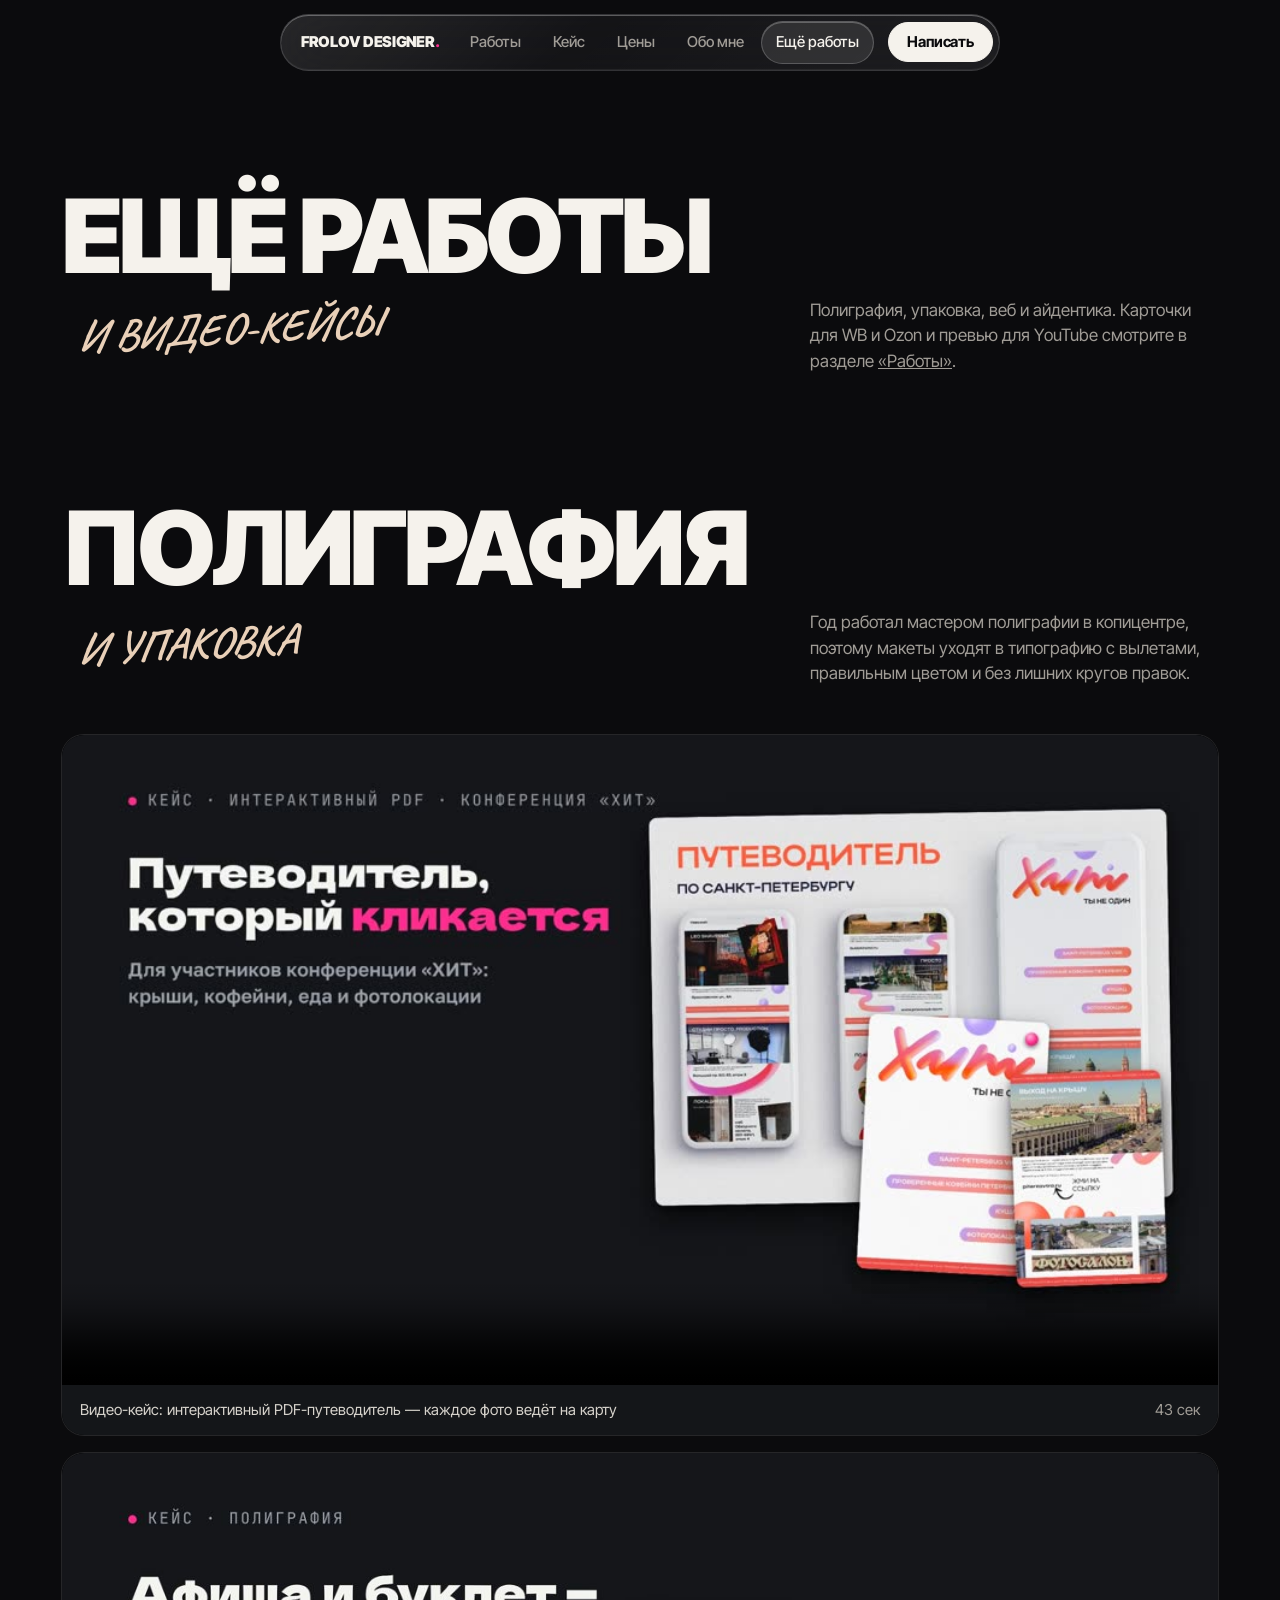
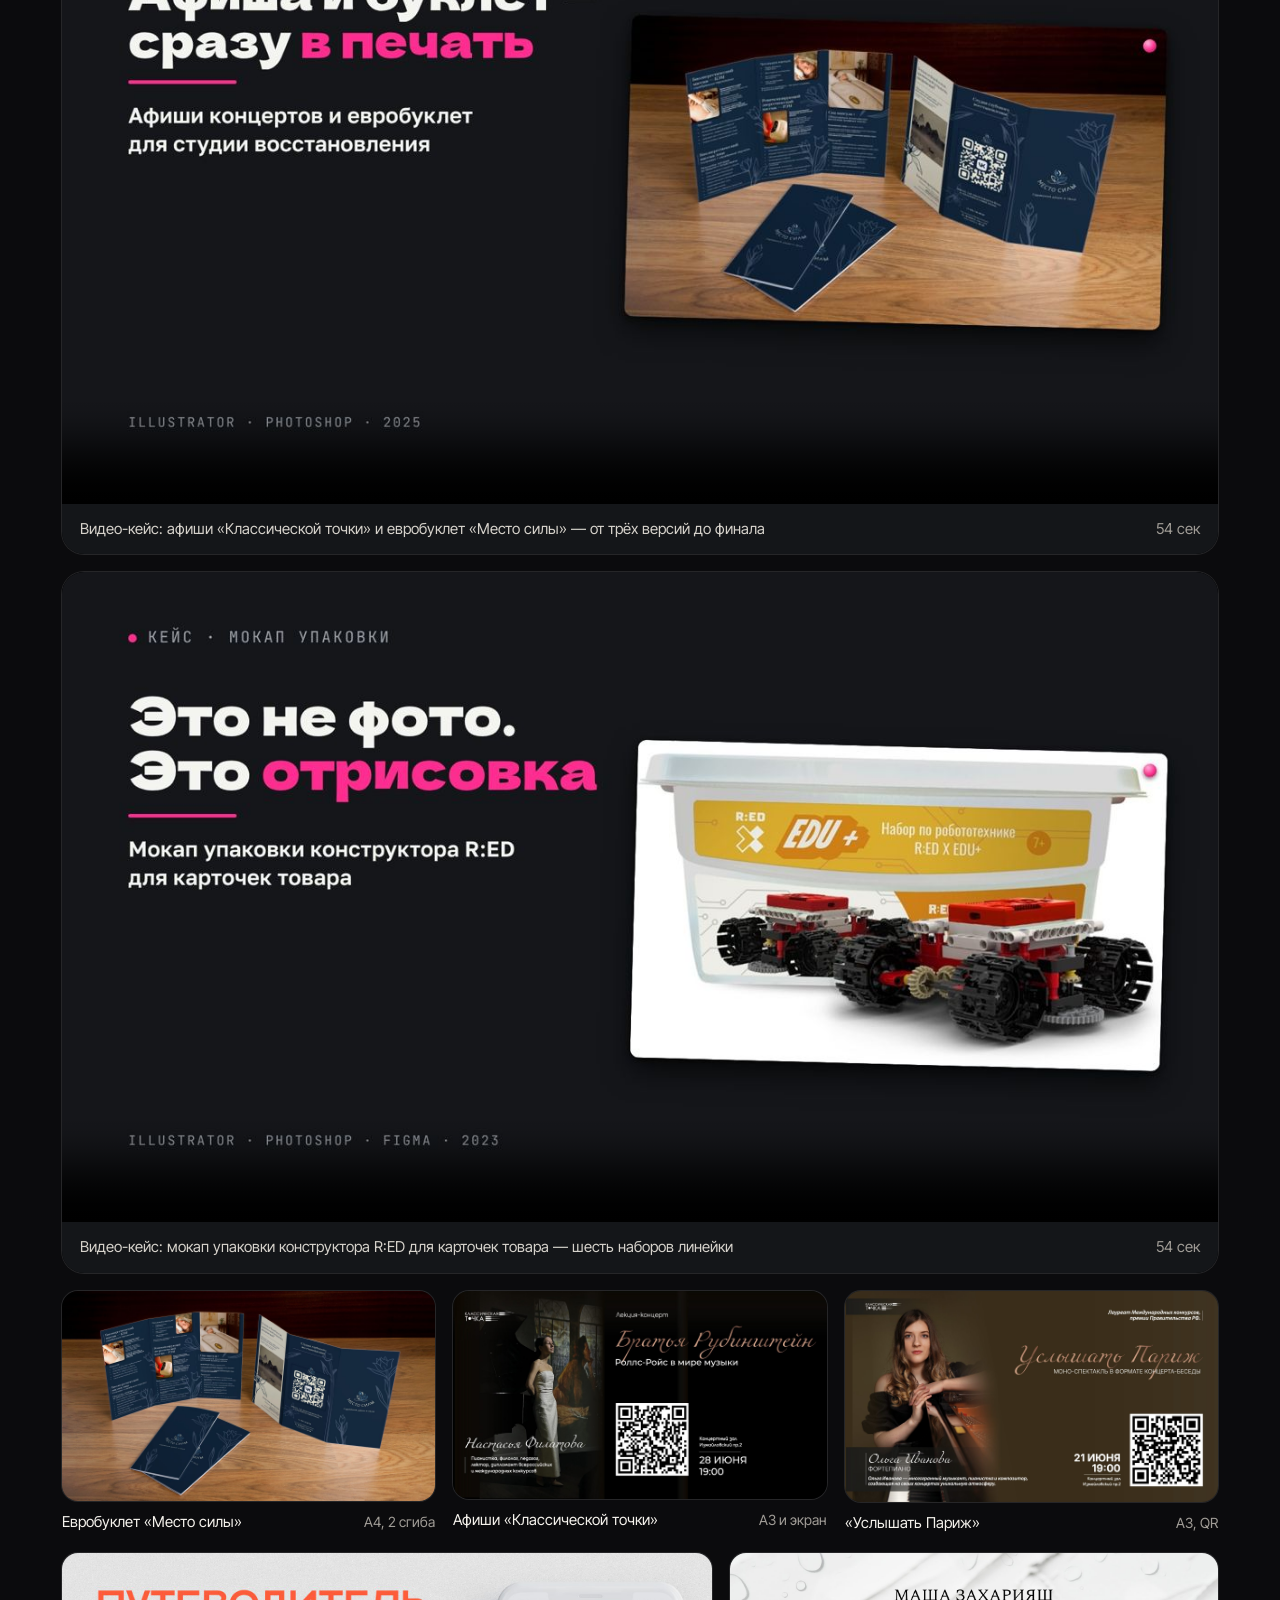
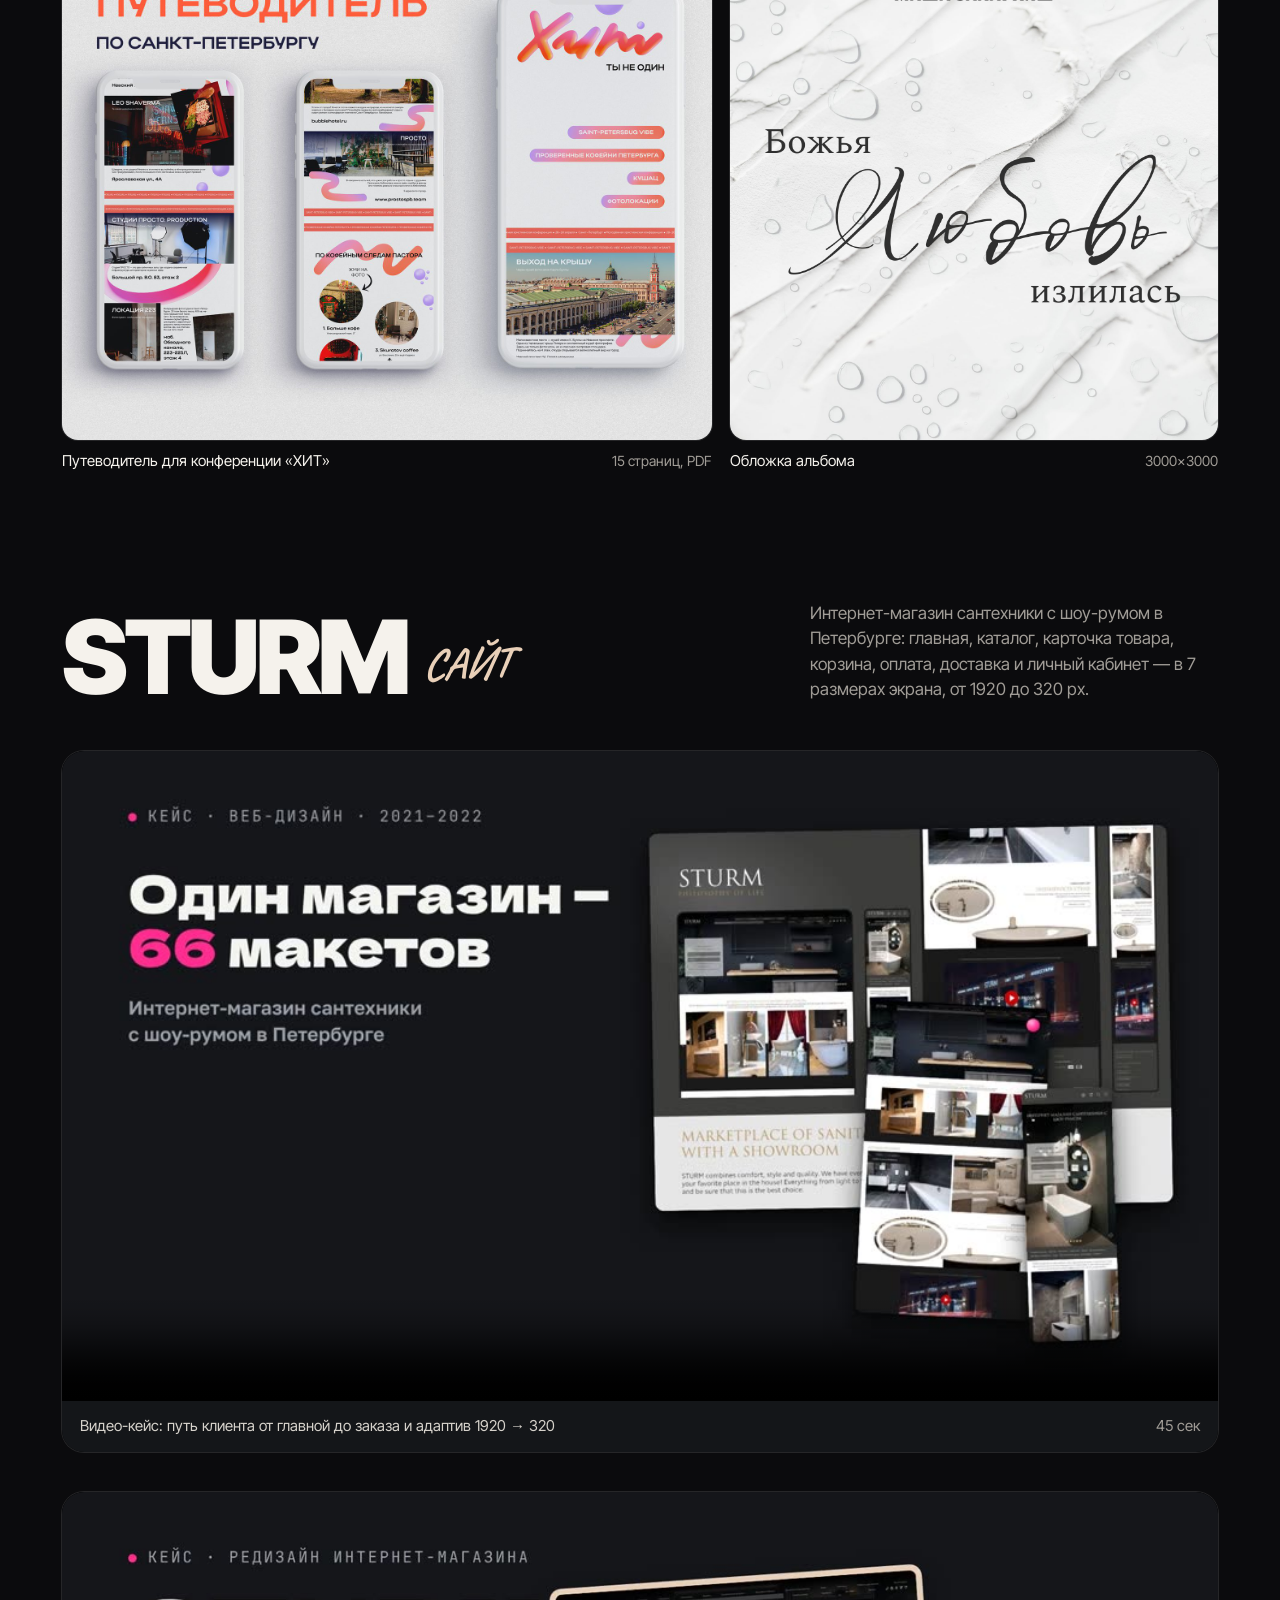
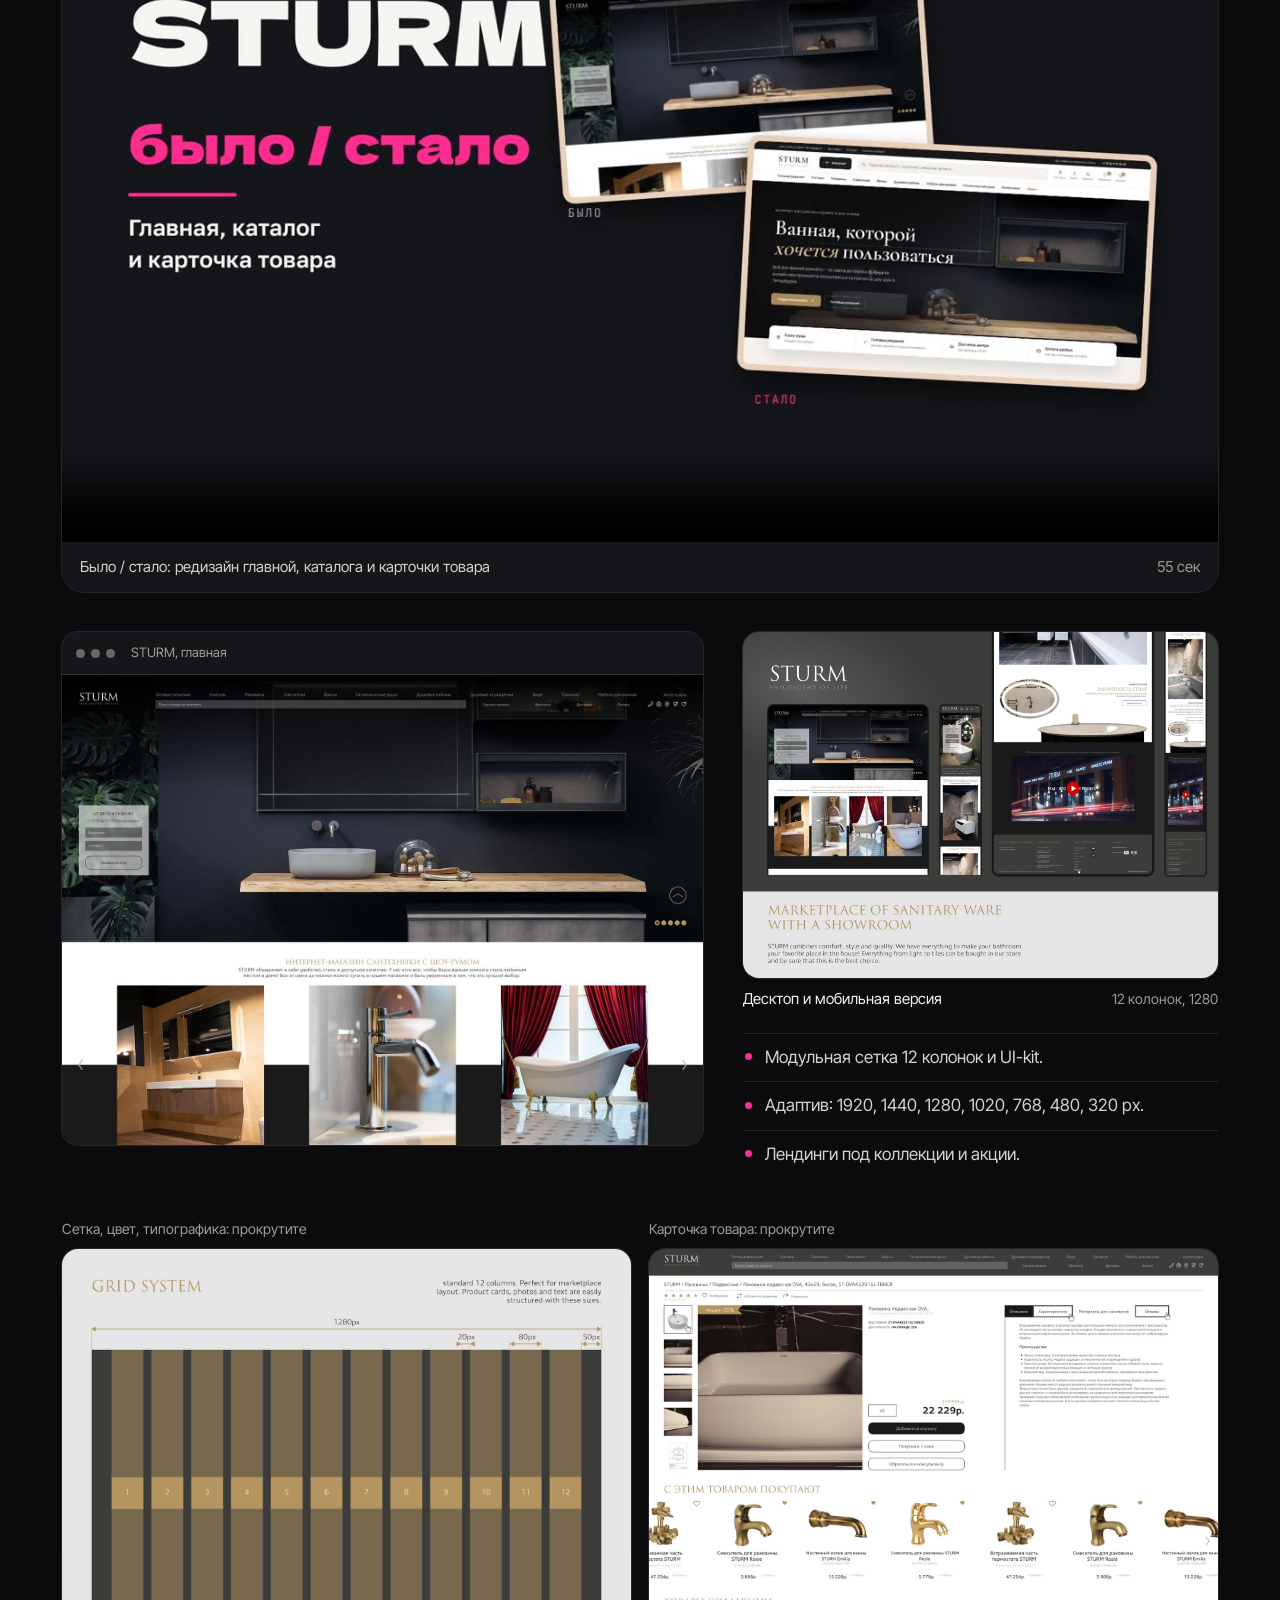
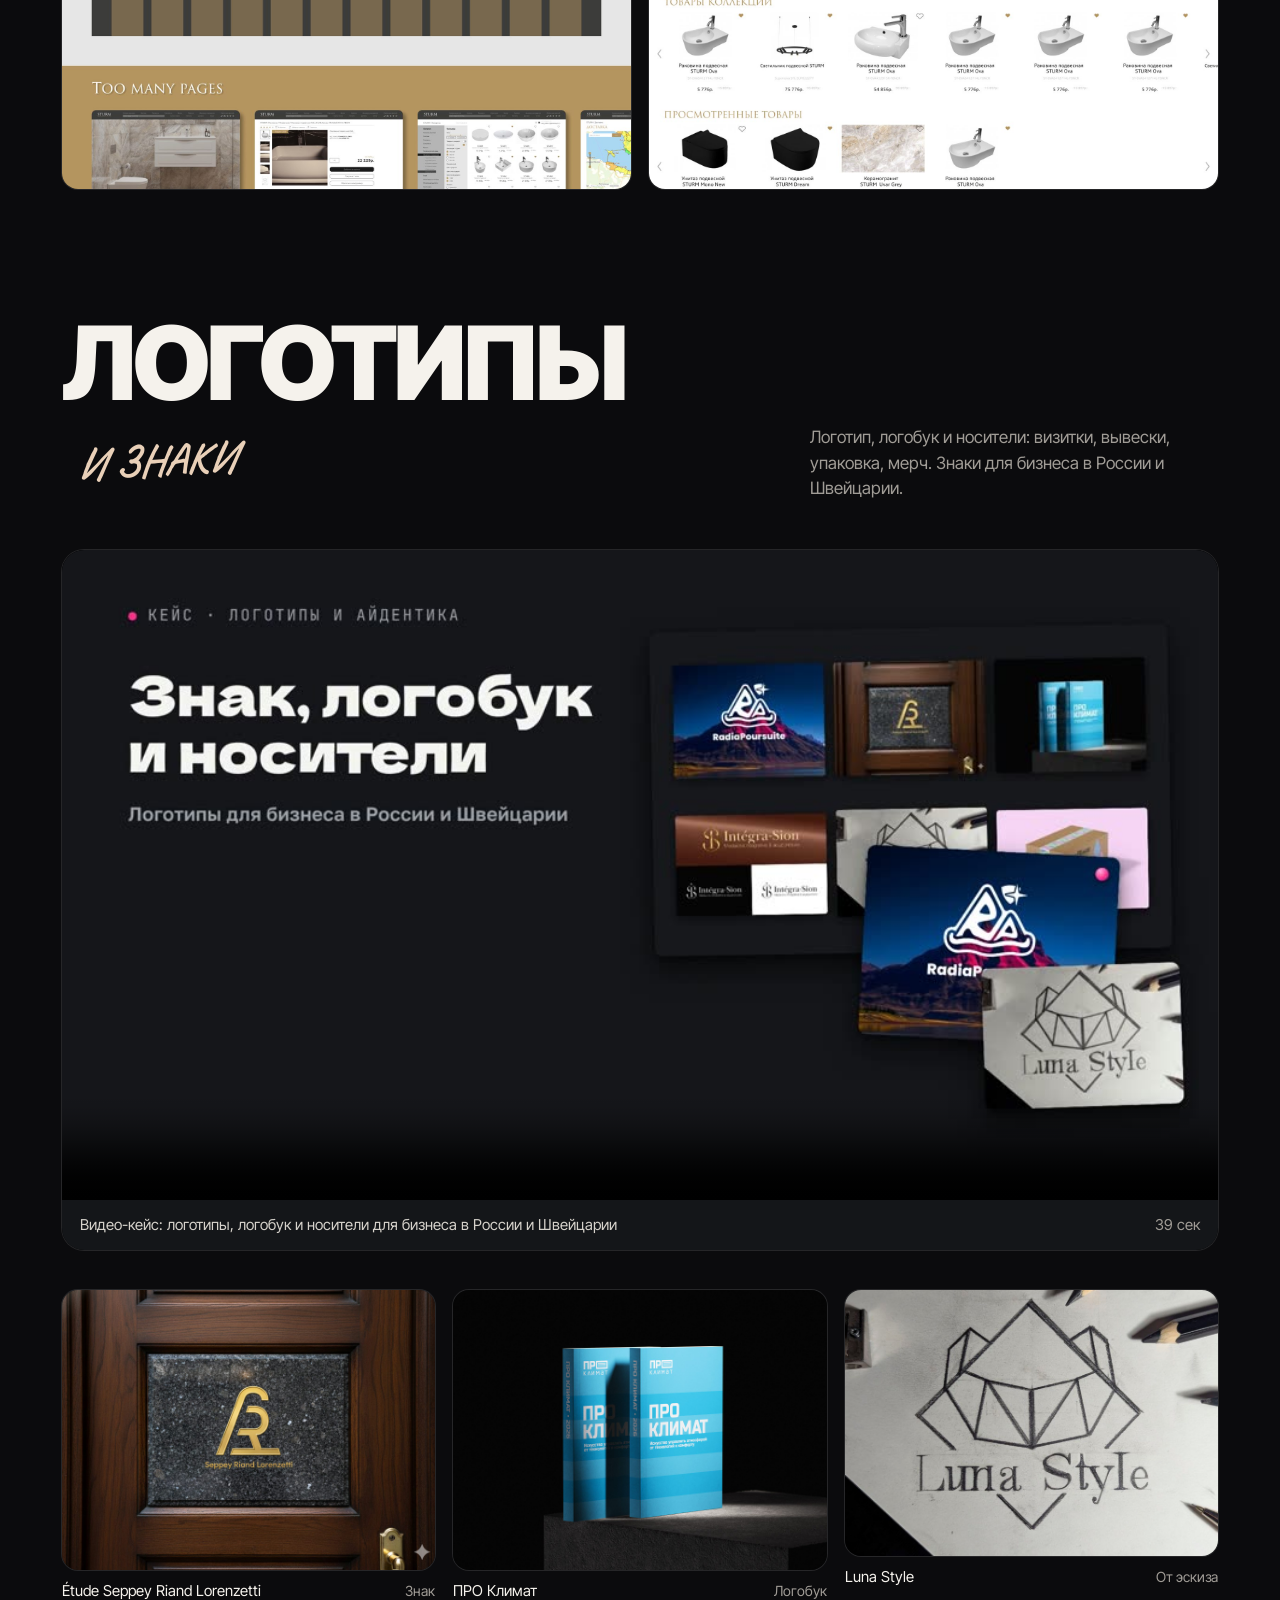
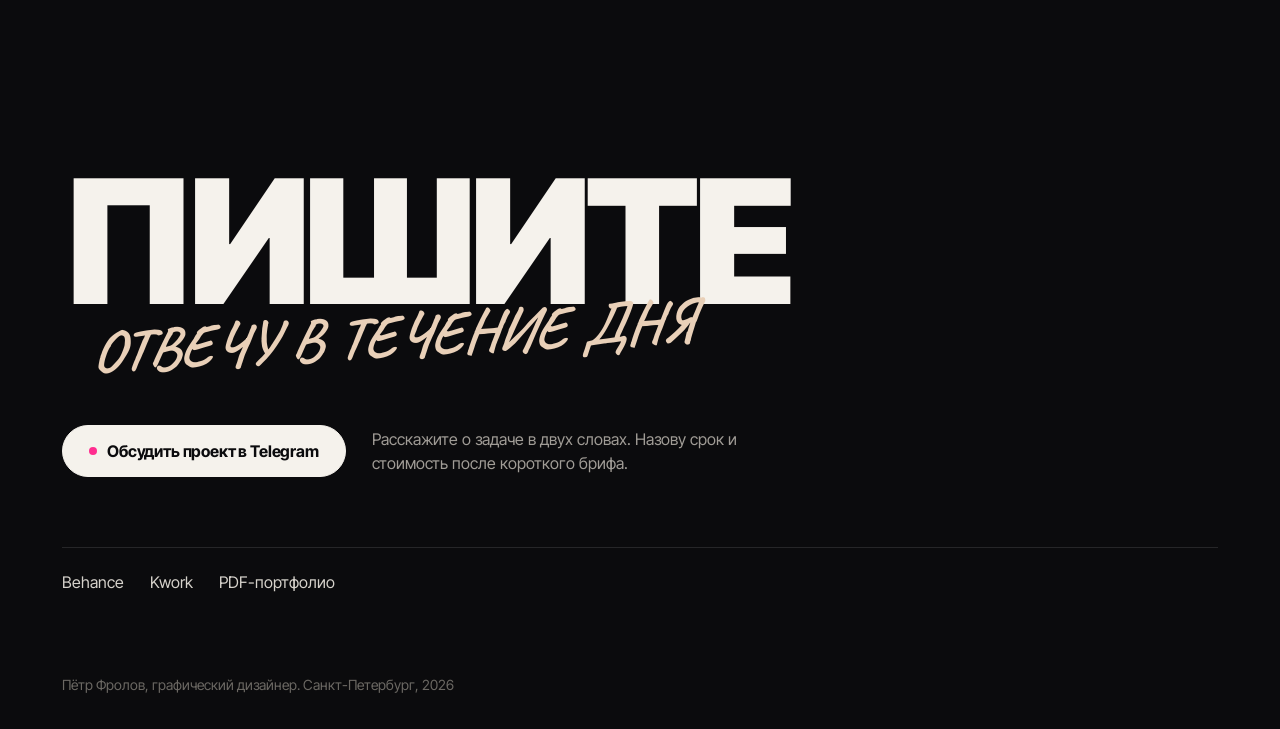
==== commit 1bf50e58: "Убраны логотипы Intégra-Sion, RadiaPoursuite, Hamitov со страницы «Ещё работы» Co-Authored-By: Claud" ====
--- a/more.html
+++ b/more.html
@@ -130,11 +130,8 @@
       <figcaption><span>Видео-кейс: логотипы, логобук и носители для бизнеса в России и Швейцарии</span><span>39 сек</span></figcaption>
     </figure>
     <div class="grid g3">
-      <figure class="frame"><span class="img"><img src="img/radia.jpg" alt="Логотип RadiaPoursuite" loading="lazy" width="1600" height="1200"></span><figcaption><span>RadiaPoursuite</span><span>Логотип</span></figcaption></figure>
       <figure class="frame"><span class="img"><img src="img/etude.jpg" alt="Знак Étude Seppey Riand Lorenzetti" loading="lazy" width="1600" height="1200"></span><figcaption><span>Étude Seppey Riand Lorenzetti</span><span>Знак</span></figcaption></figure>
       <figure class="frame"><span class="img"><img src="img/proclimat.jpg" alt="Логобук «ПРО Климат»" loading="lazy" width="1600" height="1200"></span><figcaption><span>ПРО Климат</span><span>Логобук</span></figcaption></figure>
-      <figure class="frame"><span class="img"><img src="img/integra.jpg" alt="Логотип Intégra-Sion" loading="lazy" width="1600" height="1067"></span><figcaption><span>Intégra-Sion</span><span>Логотип</span></figcaption></figure>
-      <figure class="frame"><span class="img"><img src="img/hamitov.jpg" alt="Hamitov: логотип на носителях" loading="lazy" width="1600" height="900"></span><figcaption><span>Hamitov</span><span>Носители</span></figcaption></figure>
       <figure class="frame"><span class="img"><img src="img/logo10.jpg" alt="Логотип Luna Style: от карандашного эскиза к вектору" loading="lazy" width="1600" height="1138"></span><figcaption><span>Luna Style</span><span>От эскиза</span></figcaption></figure>
     </div>
   </div>
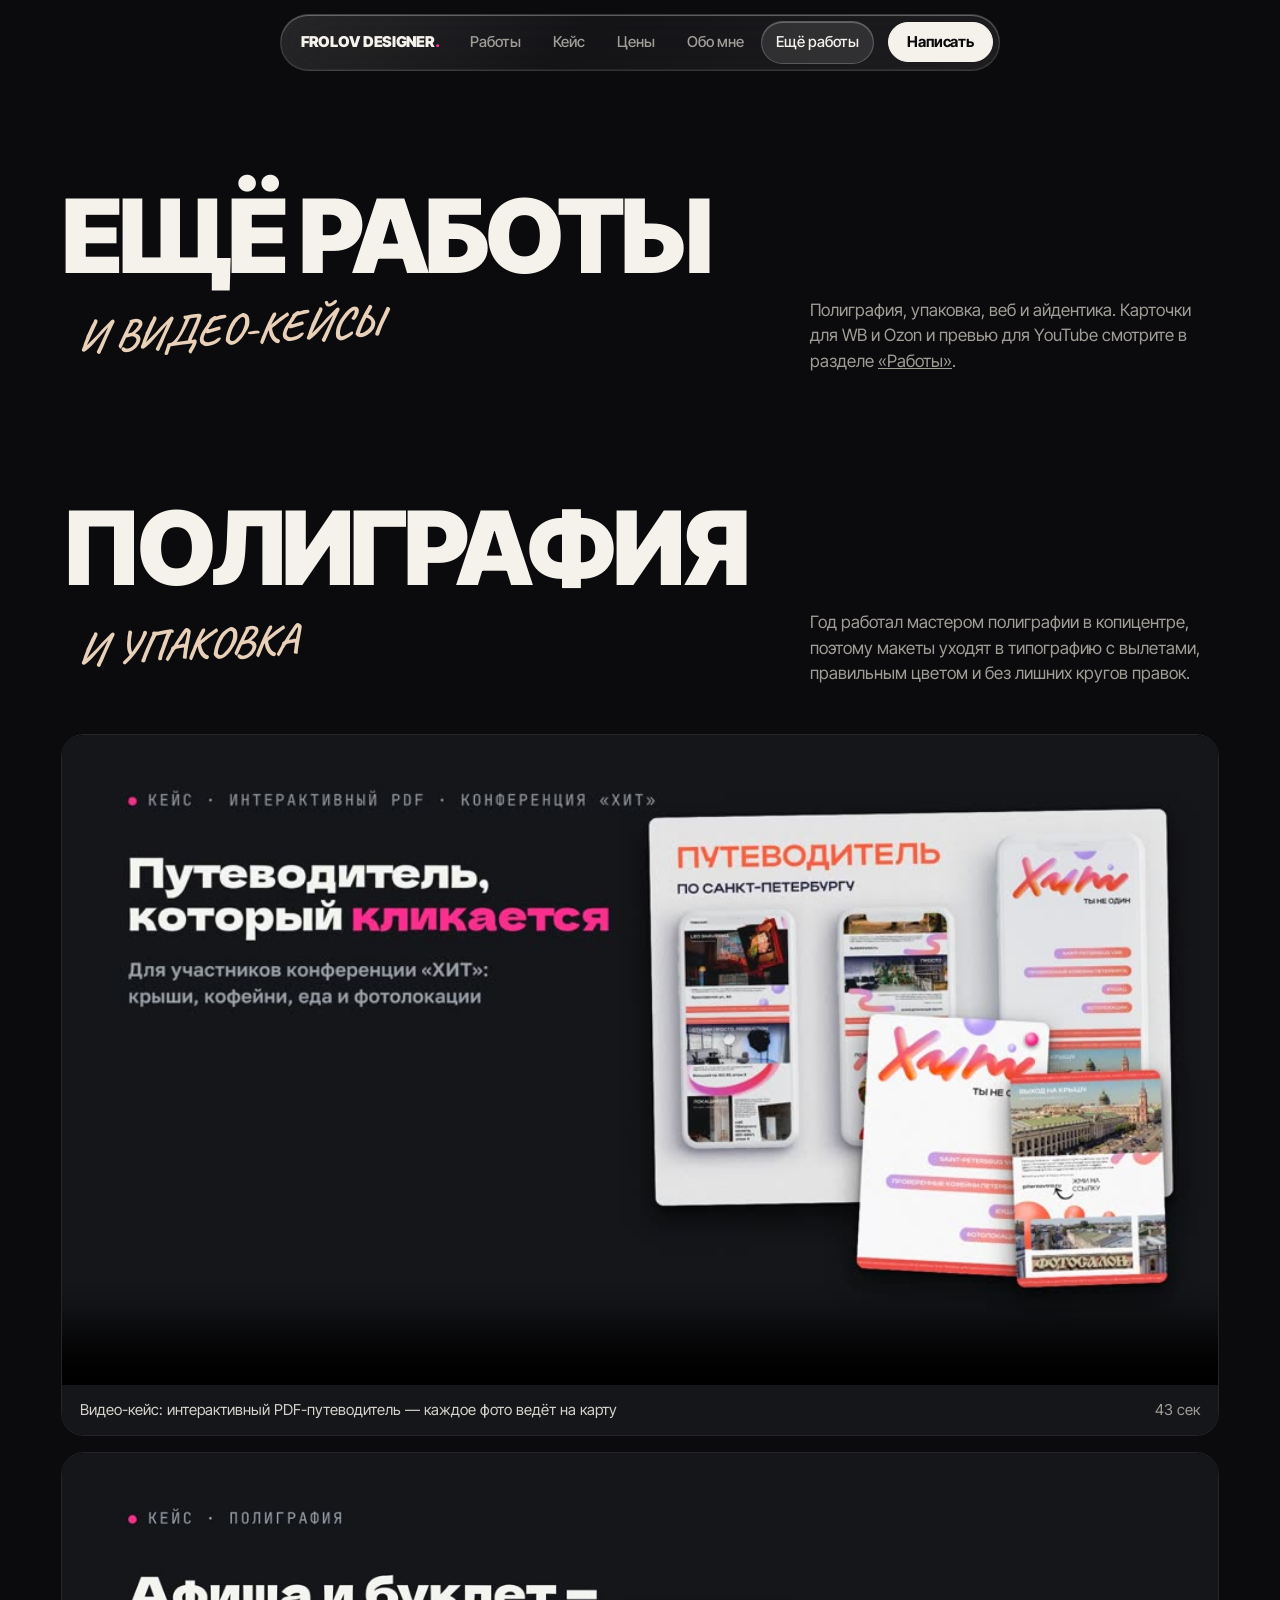
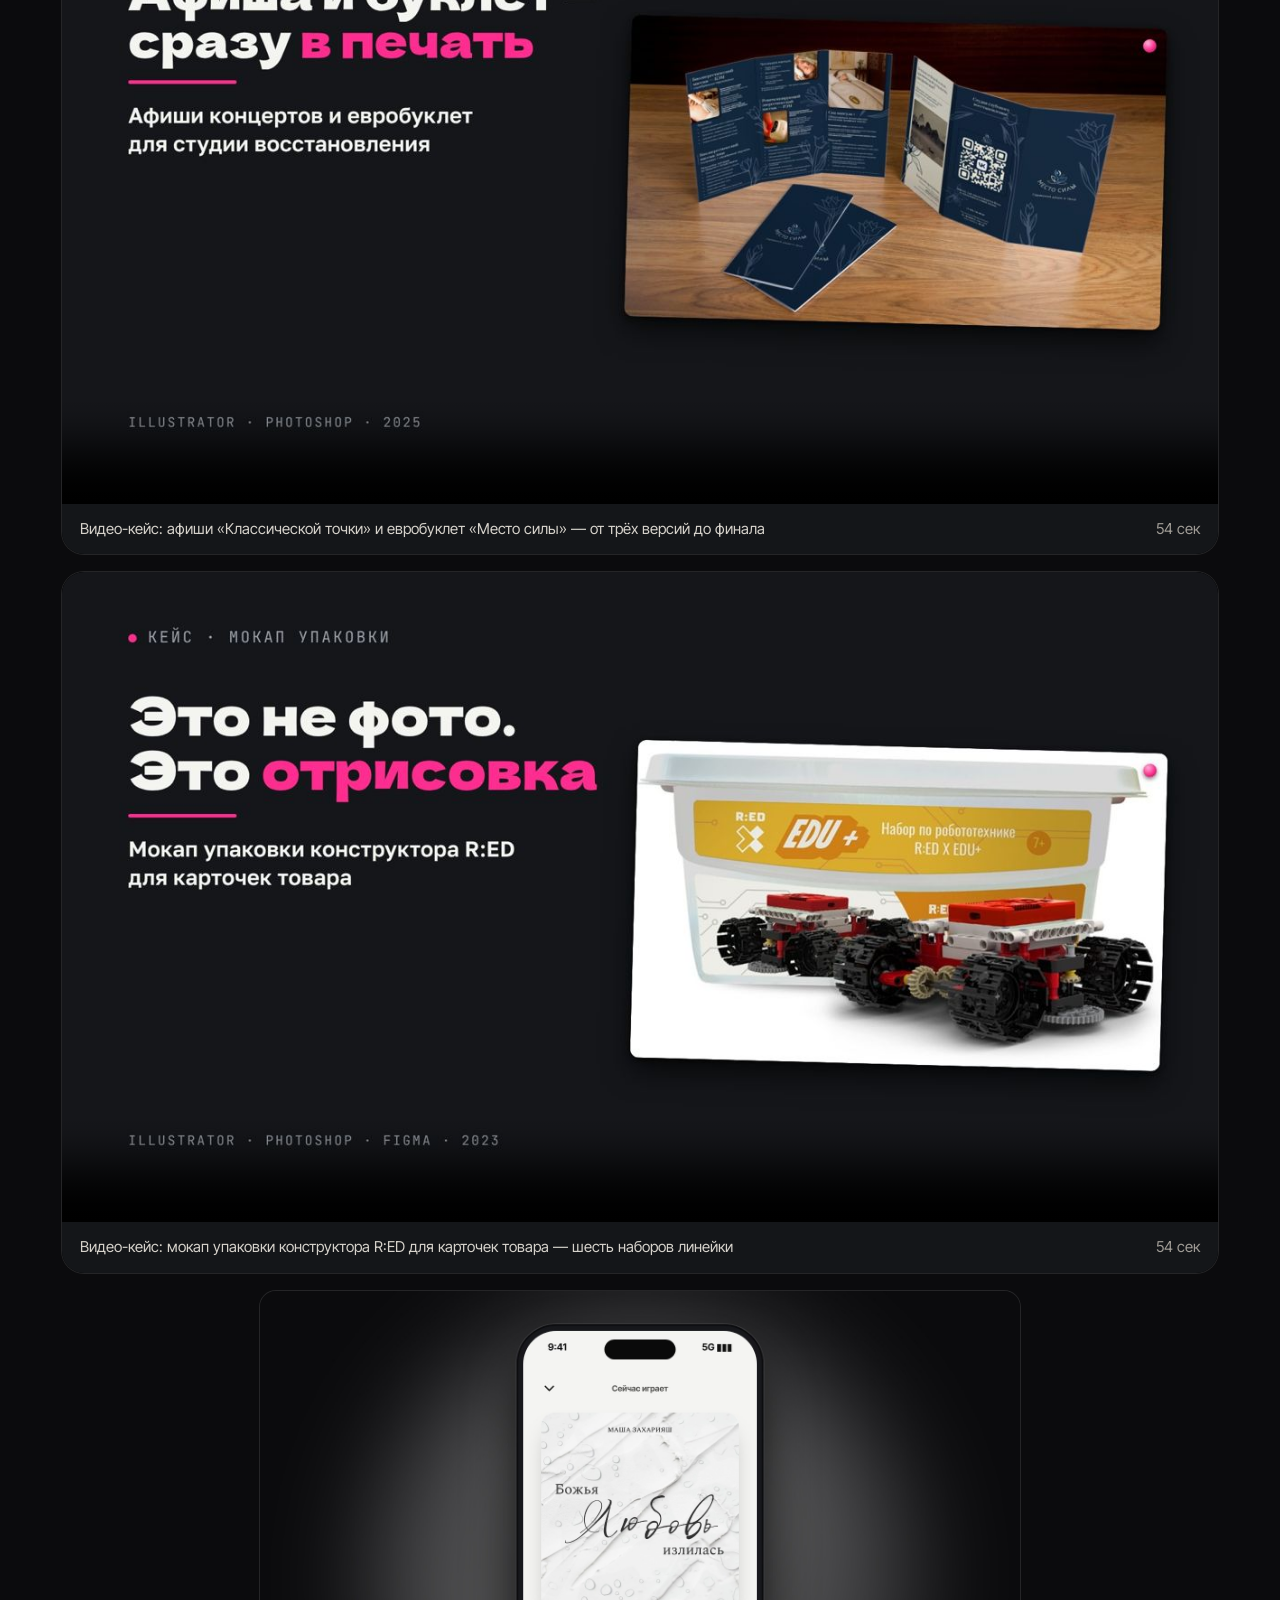
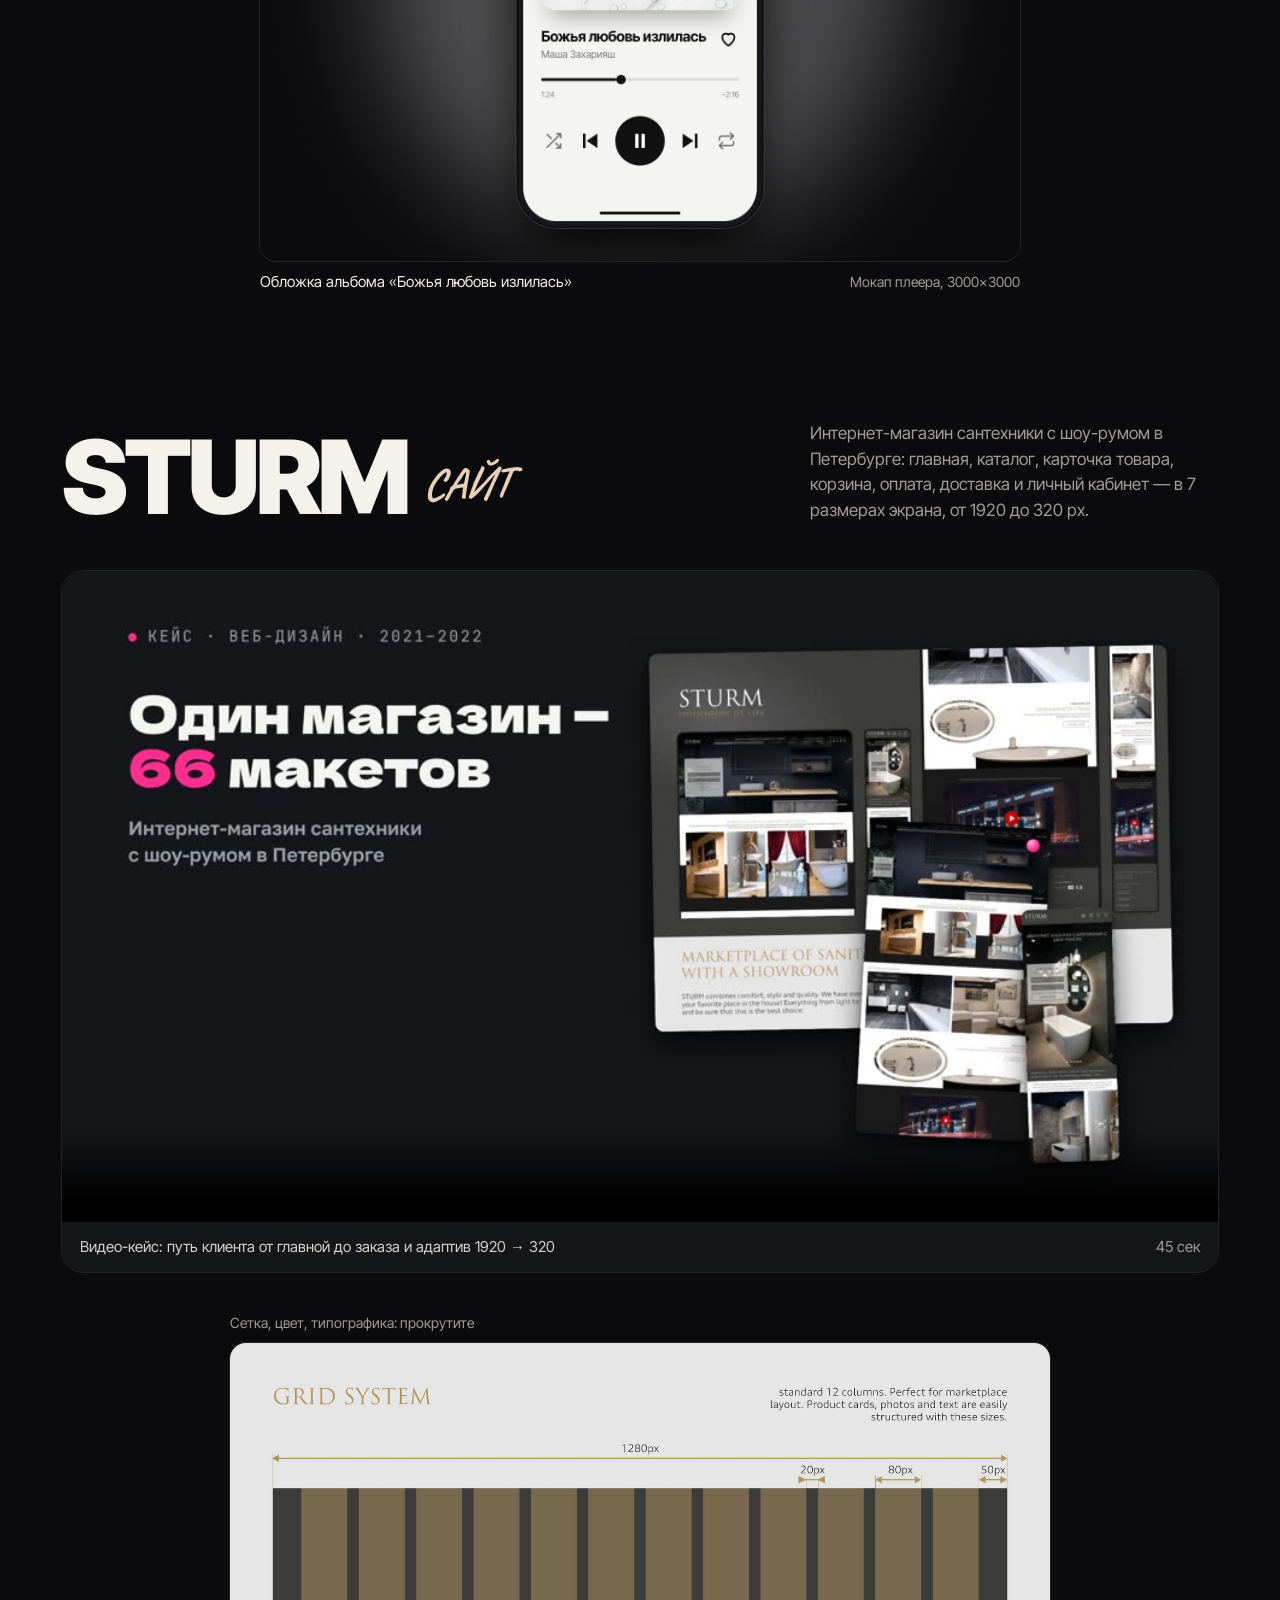
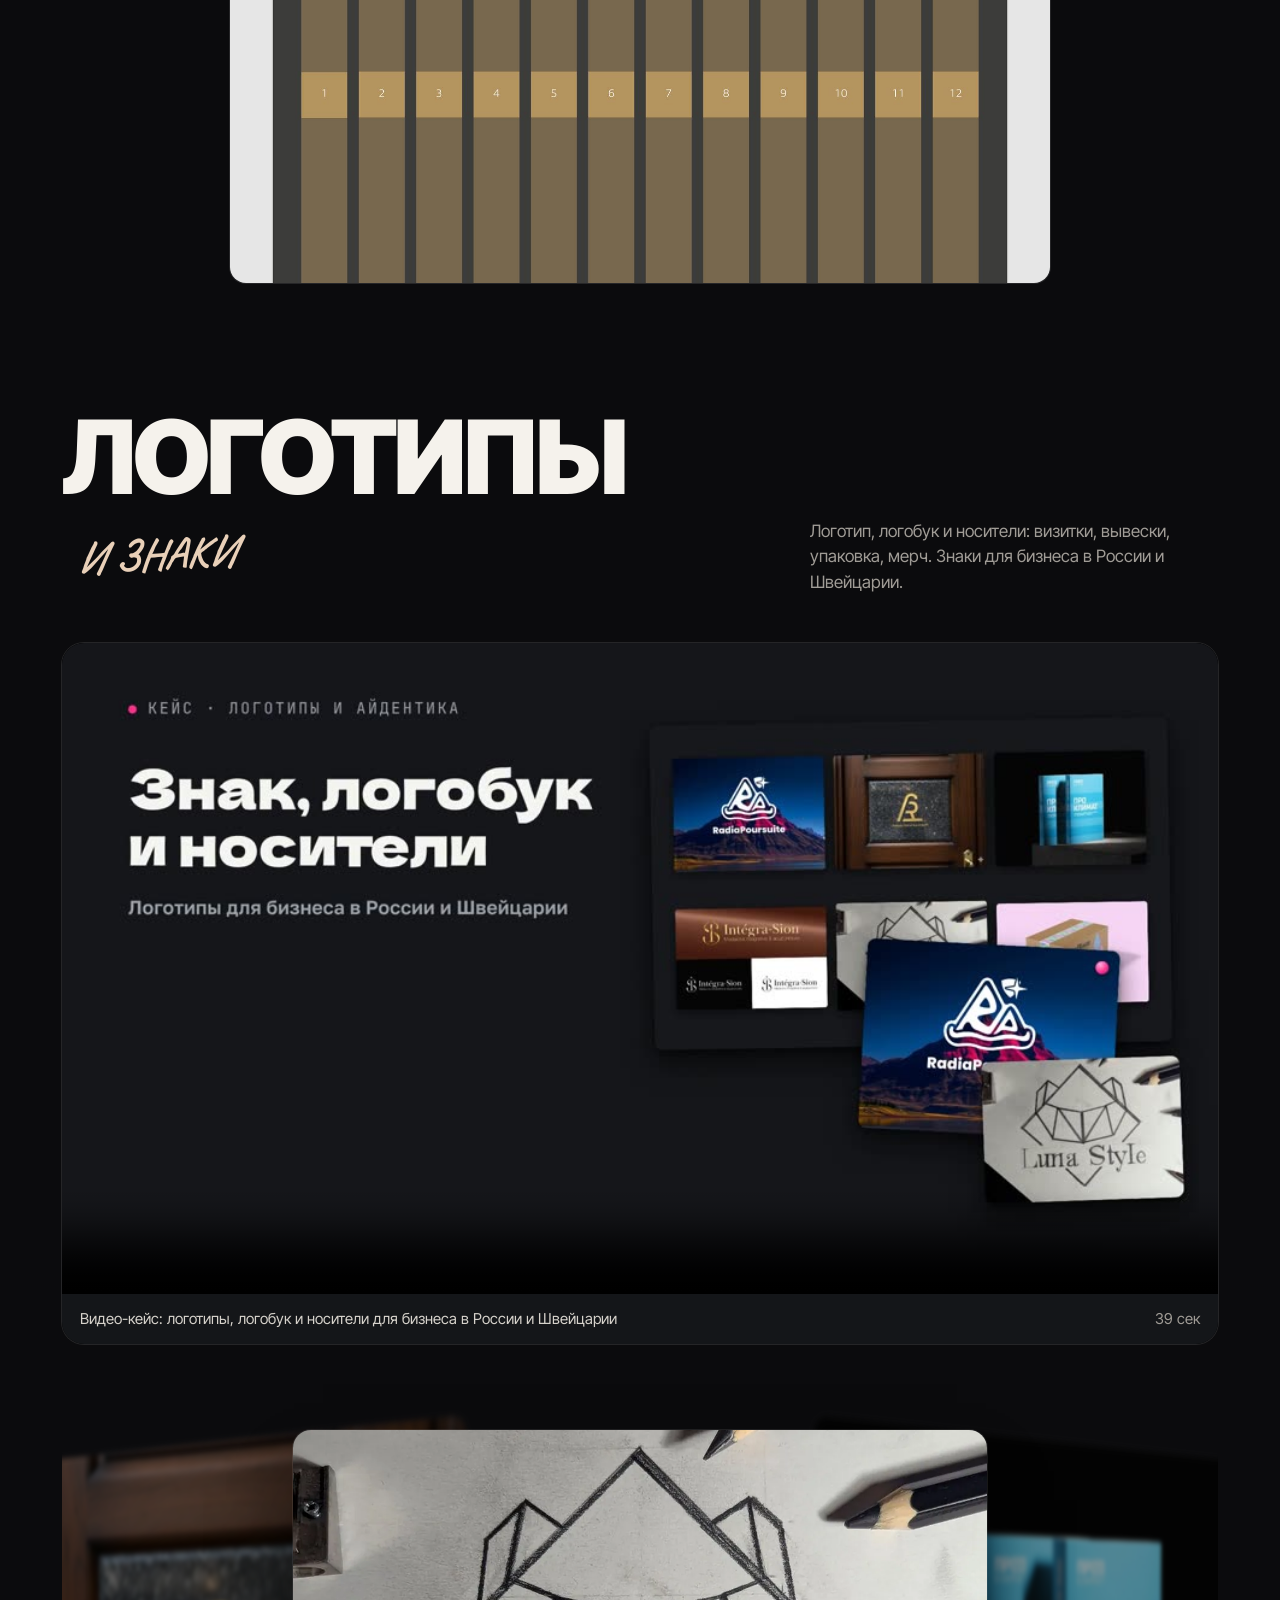
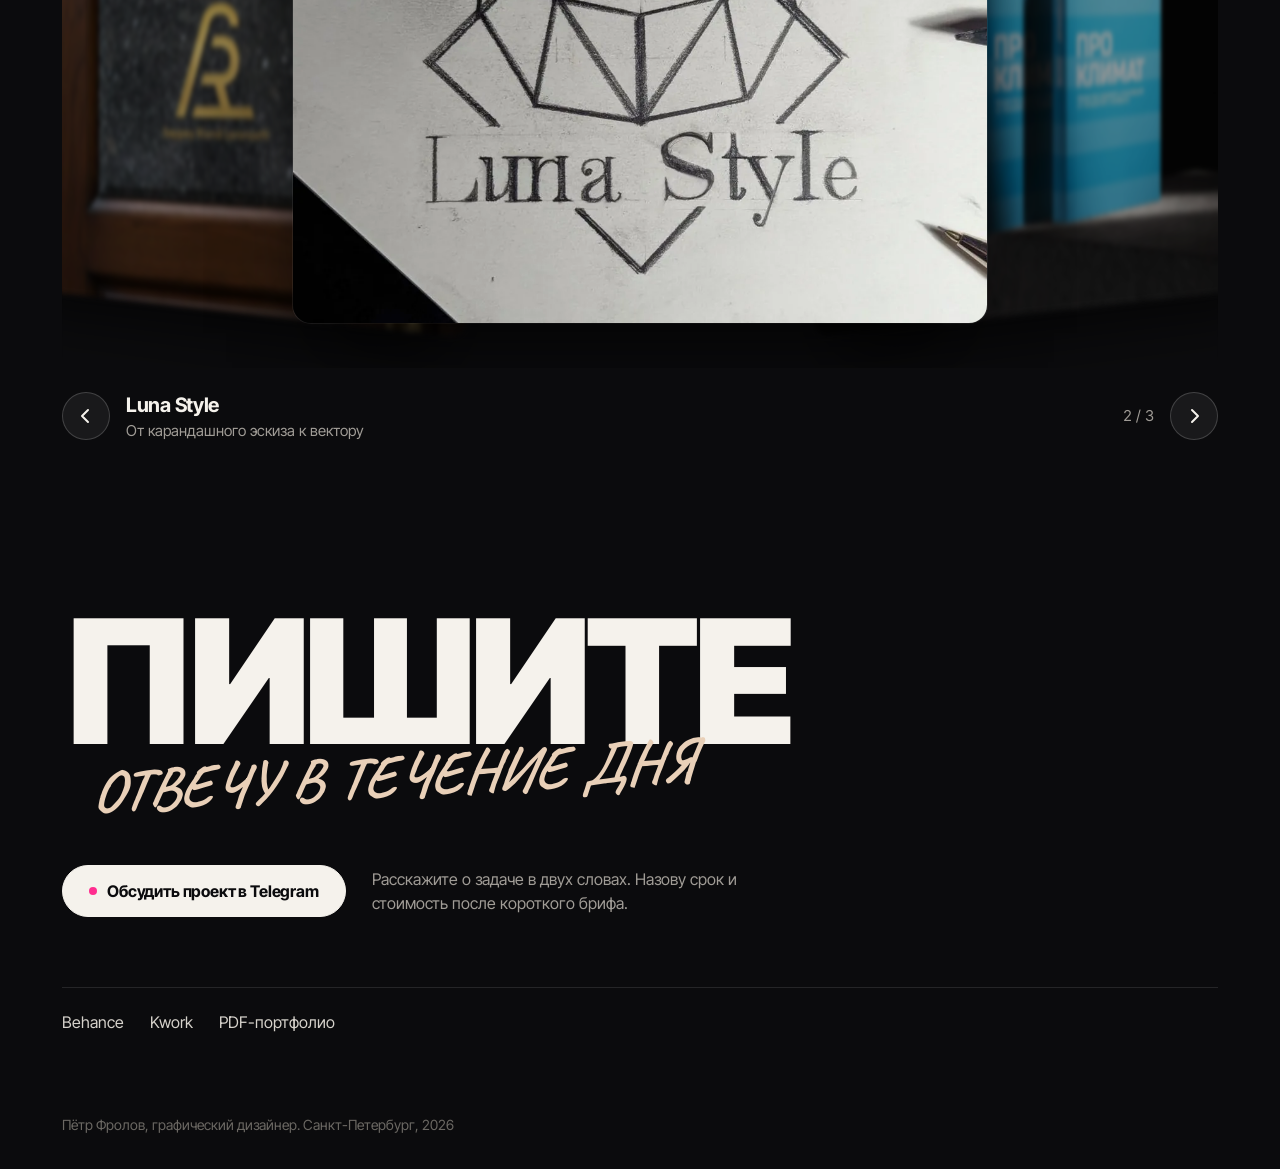
==== commit 1857df00: "Правки: убран «Свет на стикерах», упрощены STURM и полиграфия, мокап альбома, логотипы каруселью Co-" ====
--- a/more.html
+++ b/more.html
@@ -74,15 +74,7 @@
       <video controls muted playsinline preload="metadata" poster="video/red_poster.jpg" width="1920" height="1080"><source src="video/red_case.mp4" type="video/mp4"></video>
       <figcaption><span>Видео-кейс: мокап упаковки конструктора R:ED для карточек товара — шесть наборов линейки</span><span>54 сек</span></figcaption>
     </figure>
-    <div class="grid g3" style="margin-bottom:18px">
-      <figure class="frame"><span class="img"><img src="img/booklet.jpg" alt="Евробуклет «Место силы»" loading="lazy" width="1600" height="900"></span><figcaption><span>Евробуклет «Место силы»</span><span>A4, 2 сгиба</span></figcaption></figure>
-      <figure class="frame"><span class="img"><img src="img/poster1.jpg" alt="Афиша «Братья Рубинштейн»" loading="lazy" width="1600" height="892"></span><figcaption><span>Афиши «Классической точки»</span><span>A3 и экран</span></figcaption></figure>
-      <figure class="frame"><span class="img"><img src="img/poster2.jpg" alt="Афиша «Услышать Париж»" loading="lazy" width="1600" height="905"></span><figcaption><span>«Услышать Париж»</span><span>A3, QR</span></figcaption></figure>
-    </div>
-    <div class="grid g43">
-      <figure class="frame"><span class="img"><img src="img/guide.jpg" alt="Путеводитель по Петербургу для конференции ХИТ" loading="lazy" width="1600" height="1200"></span><figcaption><span>Путеводитель для конференции «ХИТ»</span><span>15 страниц, PDF</span></figcaption></figure>
-      <figure class="frame"><span class="img"><img src="img/album.jpg" alt="Обложка альбома" loading="lazy" width="1500" height="1500"></span><figcaption><span>Обложка альбома</span><span>3000×3000</span></figcaption></figure>
-    </div>
+    <figure class="frame" style="max-width:760px;margin-inline:auto"><span class="img"><img src="img/album_mock.jpg" alt="Обложка альбома «Божья любовь излилась» в плеере на телефоне" loading="lazy" width="1600" height="1200"></span><figcaption><span>Обложка альбома «Божья любовь излилась»</span><span>Мокап плеера, 3000×3000</span></figcaption></figure>
   </div>
 </section>
 
@@ -96,26 +88,7 @@
       <video controls muted playsinline preload="metadata" poster="video/sturm_poster.jpg" width="1920" height="1080"><source src="video/sturm_case.mp4" type="video/mp4"></video>
       <figcaption><span>Видео-кейс: путь клиента от главной до заказа и адаптив 1920 → 320</span><span>45 сек</span></figcaption>
     </figure>
-    <figure class="vid" style="margin-bottom:40px">
-      <video controls muted playsinline preload="metadata" poster="video/sturm_ba_poster.jpg" width="1920" height="1080"><source src="video/sturm_ba.mp4" type="video/mp4"></video>
-      <figcaption><span>Было / стало: редизайн главной, каталога и карточки товара</span><span>55 сек</span></figcaption>
-    </figure>
-    <div class="case">
-      <div class="browser"><div class="bar"><i></i><i></i><i></i><span>STURM, главная</span></div>
-        <div class="view" tabindex="0" aria-label="Главная страница STURM"><img src="img/sturm_main.jpg" alt="Главная страница STURM" loading="lazy" width="1600" height="3158"></div></div>
-      <div>
-        <figure class="frame"><span class="img"><img src="img/sturm_prev.jpg" alt="STURM на ноутбуке, планшете и смартфоне" loading="lazy" width="1600" height="1167"></span><figcaption><span>Десктоп и мобильная версия</span><span>12 колонок, 1280</span></figcaption></figure>
-        <ul class="ticks">
-          <li>Модульная сетка 12 колонок и UI-kit.</li>
-          <li>Адаптив: 1920, 1440, 1280, 1020, 768, 480, 320 px.</li>
-          <li>Лендинги под коллекции и акции.</li>
-        </ul>
-      </div>
-    </div>
-    <div class="grid g2">
-      <div><span class="cap">Сетка, цвет, типографика: прокрутите</span><div class="strip" tabindex="0" aria-label="Кейс STURM: сетка и стиль"><img src="img/sturm_case.jpg" alt="Сетка, стиль и адаптив сайта STURM" loading="lazy" width="1600" height="5941"></div></div>
-      <div><span class="cap">Карточка товара: прокрутите</span><div class="strip" tabindex="0" aria-label="Карточка товара STURM"><img src="img/sturm_card.jpg" alt="Карточка товара STURM" loading="lazy" width="1600" height="2521"></div></div>
-    </div>
+    <div style="max-width:820px;margin-inline:auto"><span class="cap">Сетка, цвет, типографика: прокрутите</span><div class="strip" tabindex="0" aria-label="Кейс STURM: сетка и стиль"><img src="img/sturm_case.jpg" alt="Сетка, стиль и адаптив сайта STURM" loading="lazy" width="1600" height="5941"></div></div>
   </div>
 </section>
 
@@ -129,10 +102,12 @@
       <video controls muted playsinline preload="metadata" poster="video/logo_poster.jpg" width="1920" height="1080"><source src="video/logo_case.mp4" type="video/mp4"></video>
       <figcaption><span>Видео-кейс: логотипы, логобук и носители для бизнеса в России и Швейцарии</span><span>39 сек</span></figcaption>
     </figure>
-    <div class="grid g3">
-      <figure class="frame"><span class="img"><img src="img/etude.jpg" alt="Знак Étude Seppey Riand Lorenzetti" loading="lazy" width="1600" height="1200"></span><figcaption><span>Étude Seppey Riand Lorenzetti</span><span>Знак</span></figcaption></figure>
-      <figure class="frame"><span class="img"><img src="img/proclimat.jpg" alt="Логобук «ПРО Климат»" loading="lazy" width="1600" height="1200"></span><figcaption><span>ПРО Климат</span><span>Логобук</span></figcaption></figure>
-      <figure class="frame"><span class="img"><img src="img/logo10.jpg" alt="Логотип Luna Style: от карандашного эскиза к вектору" loading="lazy" width="1600" height="1138"></span><figcaption><span>Luna Style</span><span>От эскиза</span></figcaption></figure>
+    <div class="cf" id="cf" data-set="logo" tabindex="0" role="region" aria-roledescription="карусель" aria-label="Логотипы"></div>
+    <div class="cf-bar">
+      <button class="rnd" id="cf-prev" type="button" aria-label="Предыдущий логотип"><svg width="18" height="18" viewBox="0 0 18 18" fill="none" stroke="currentColor" stroke-width="2" stroke-linecap="round" stroke-linejoin="round"><path d="M11 3L5 9l6 6"/></svg></button>
+      <div class="t" aria-live="polite"><b id="cf-title"></b><span id="cf-note"></span></div>
+      <span class="n" id="cf-n"></span>
+      <button class="rnd" id="cf-next" type="button" aria-label="Следующий логотип"><svg width="18" height="18" viewBox="0 0 18 18" fill="none" stroke="currentColor" stroke-width="2" stroke-linecap="round" stroke-linejoin="round"><path d="M7 3l6 6-6 6"/></svg></button>
     </div>
   </div>
 </section>
